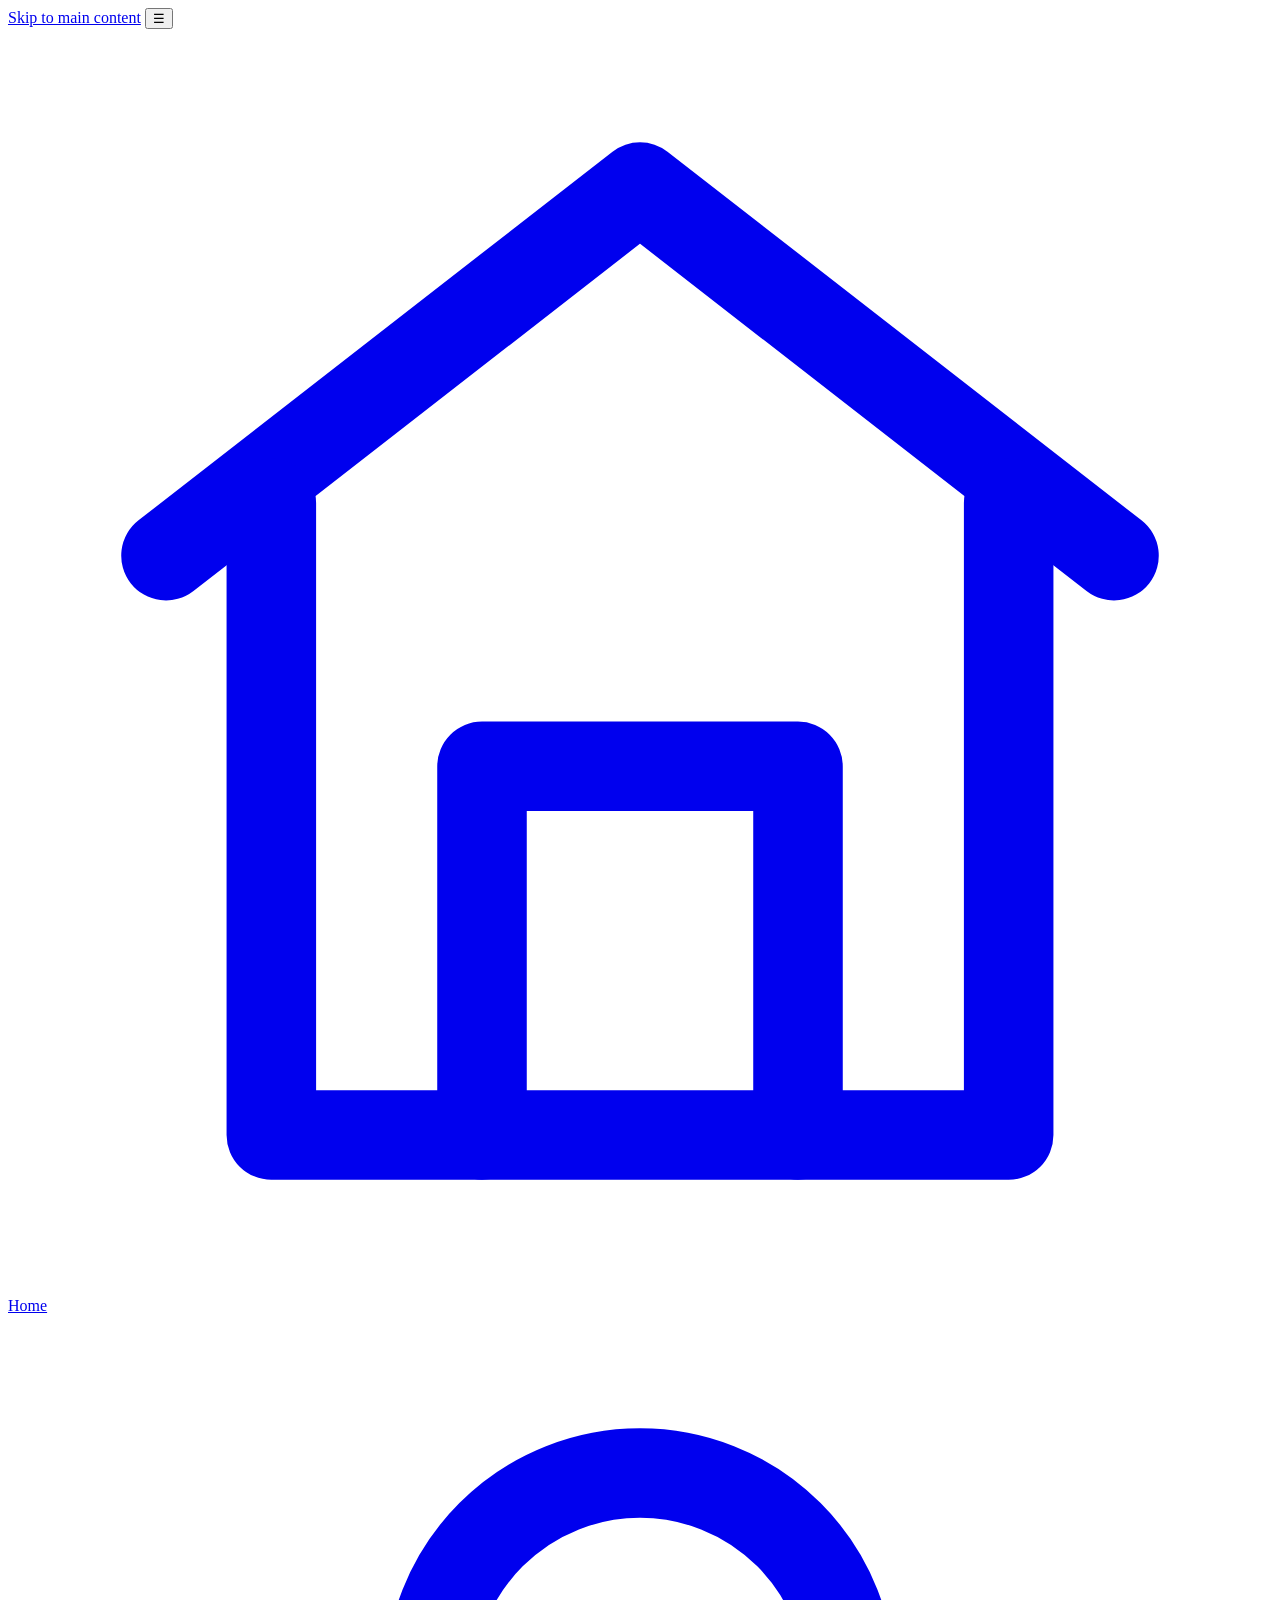
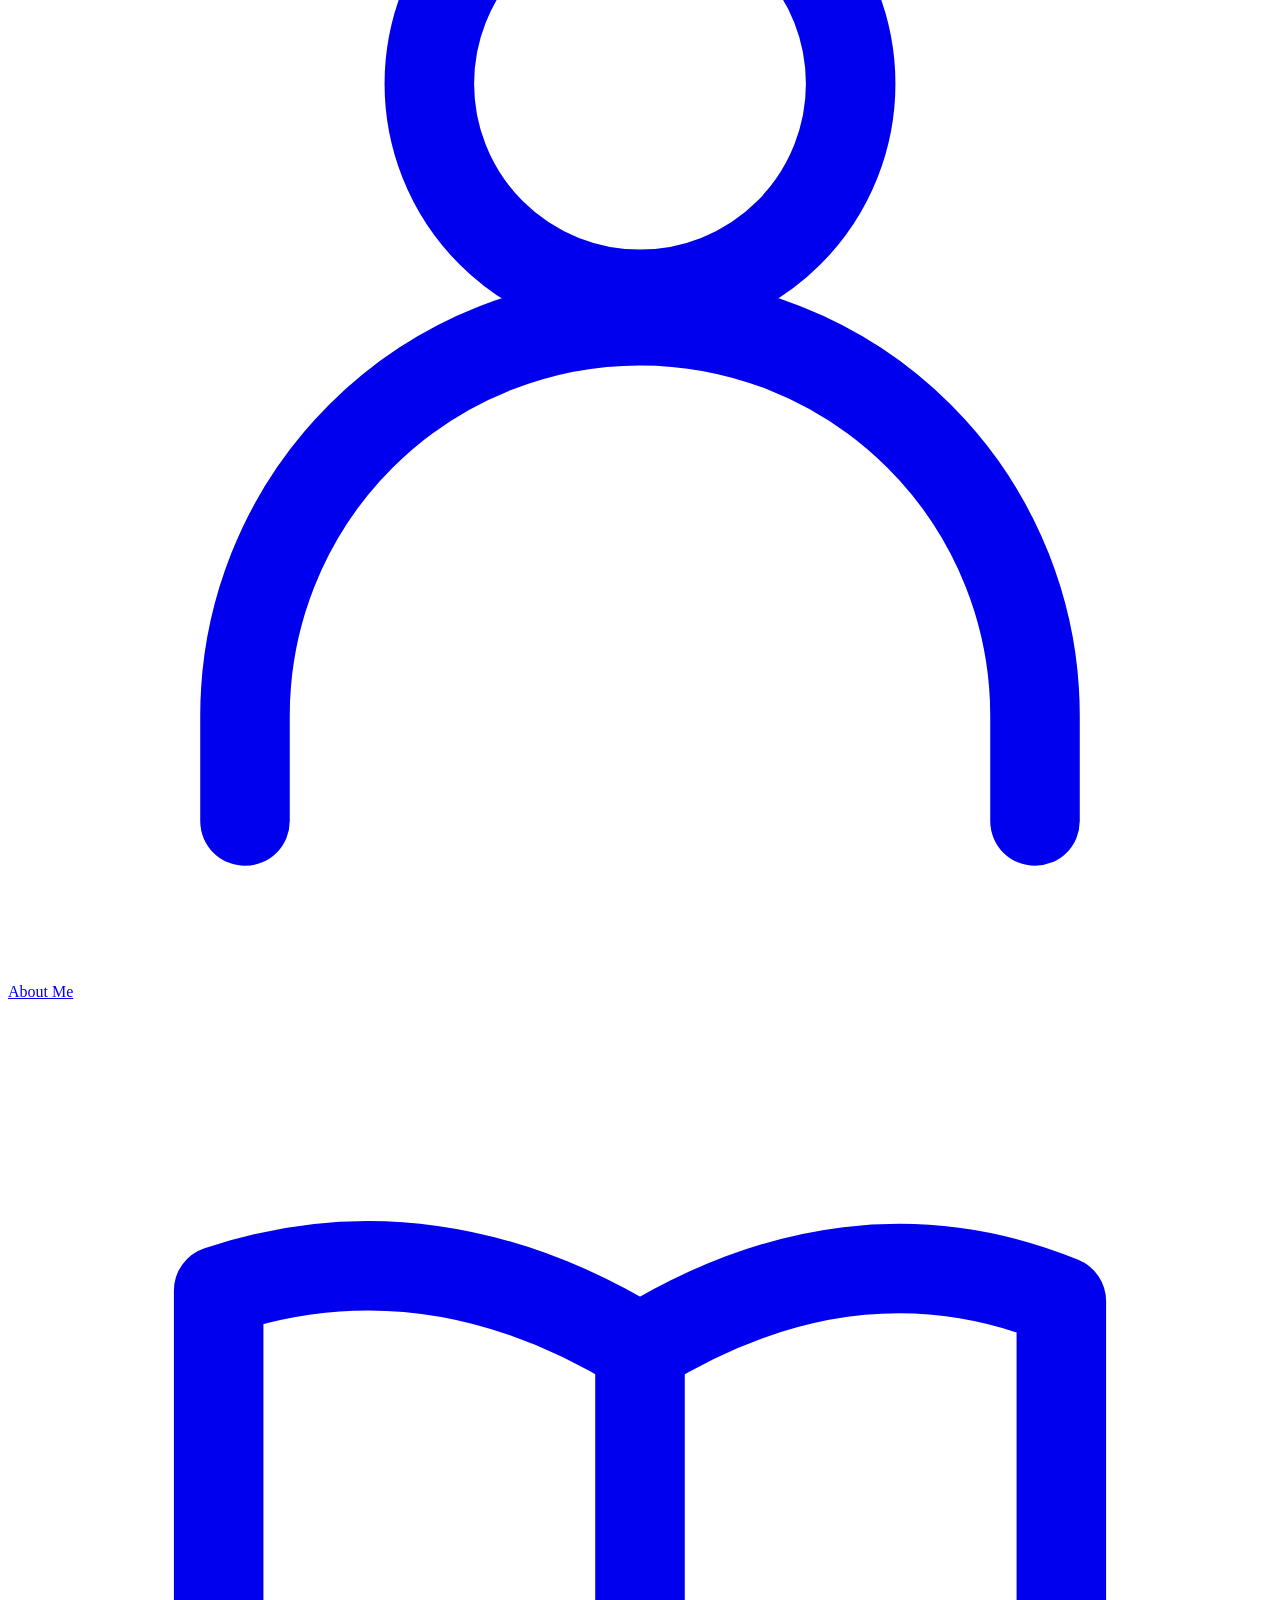
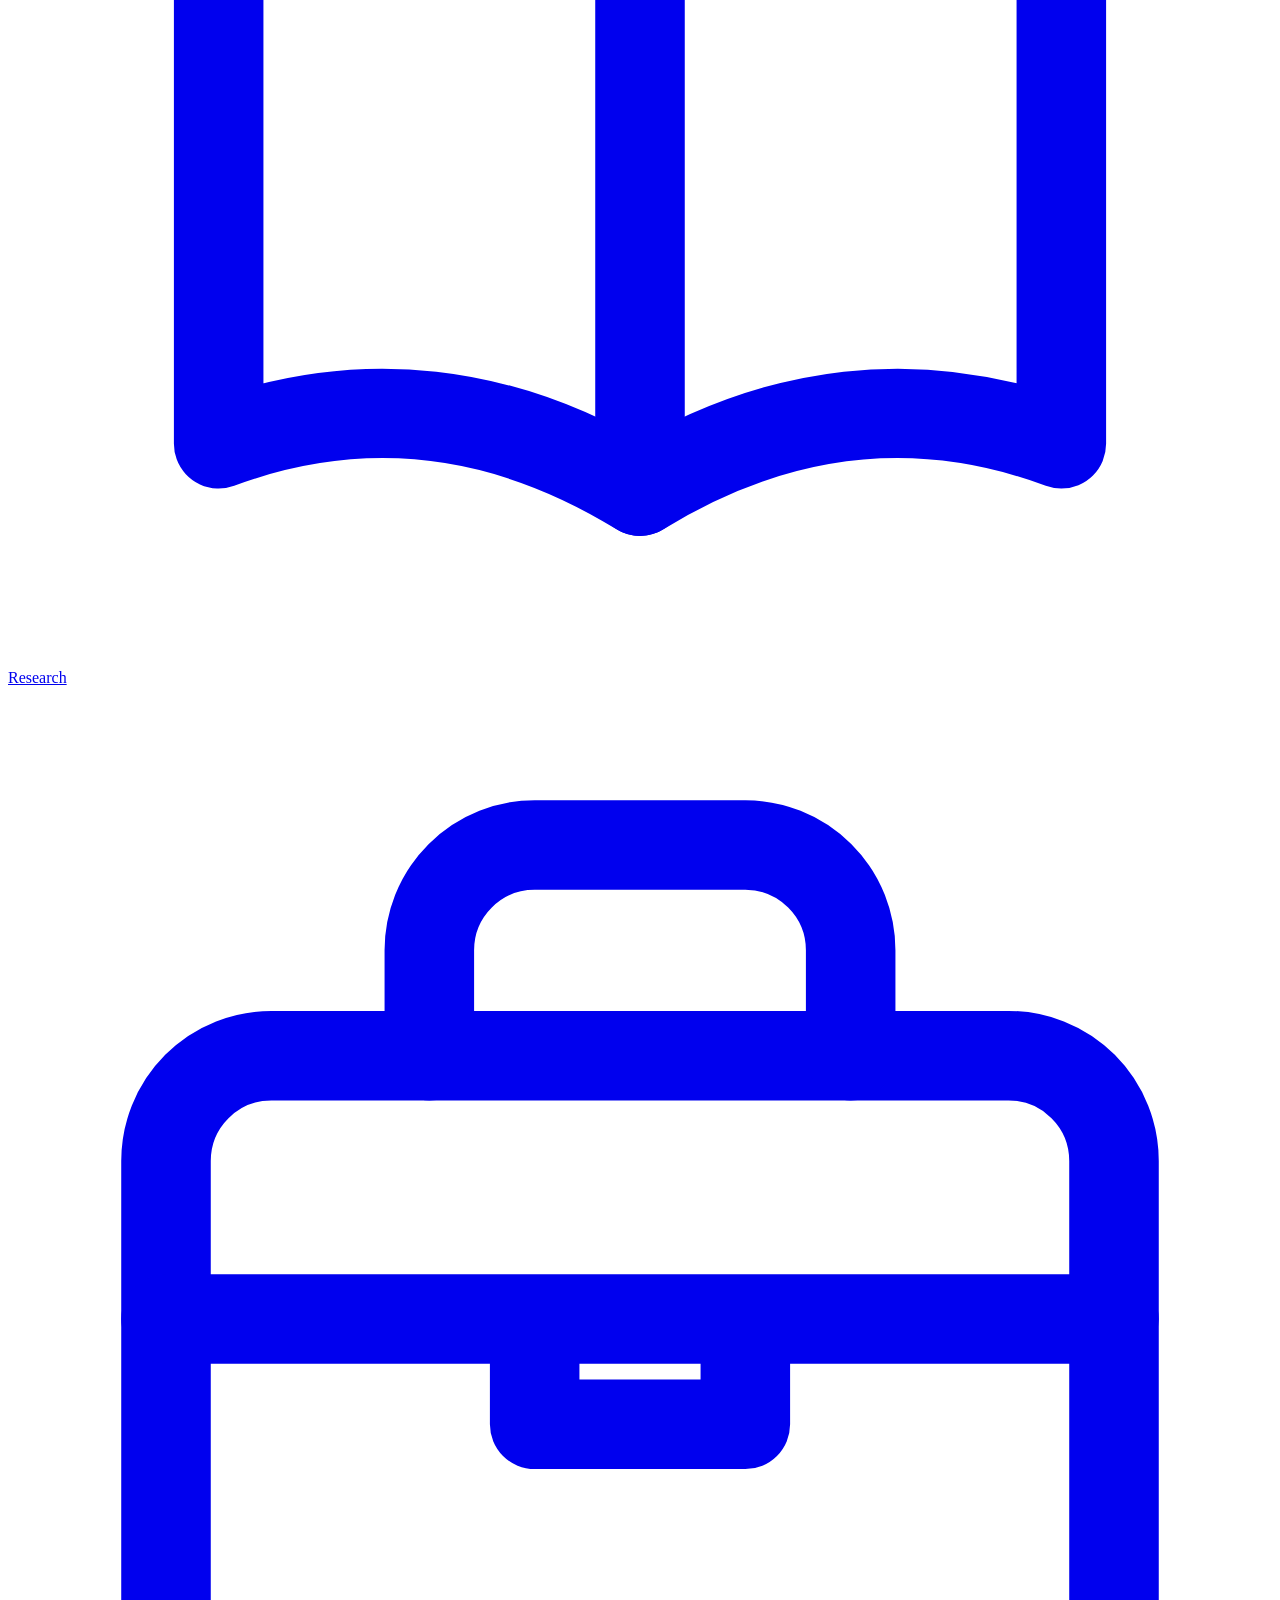
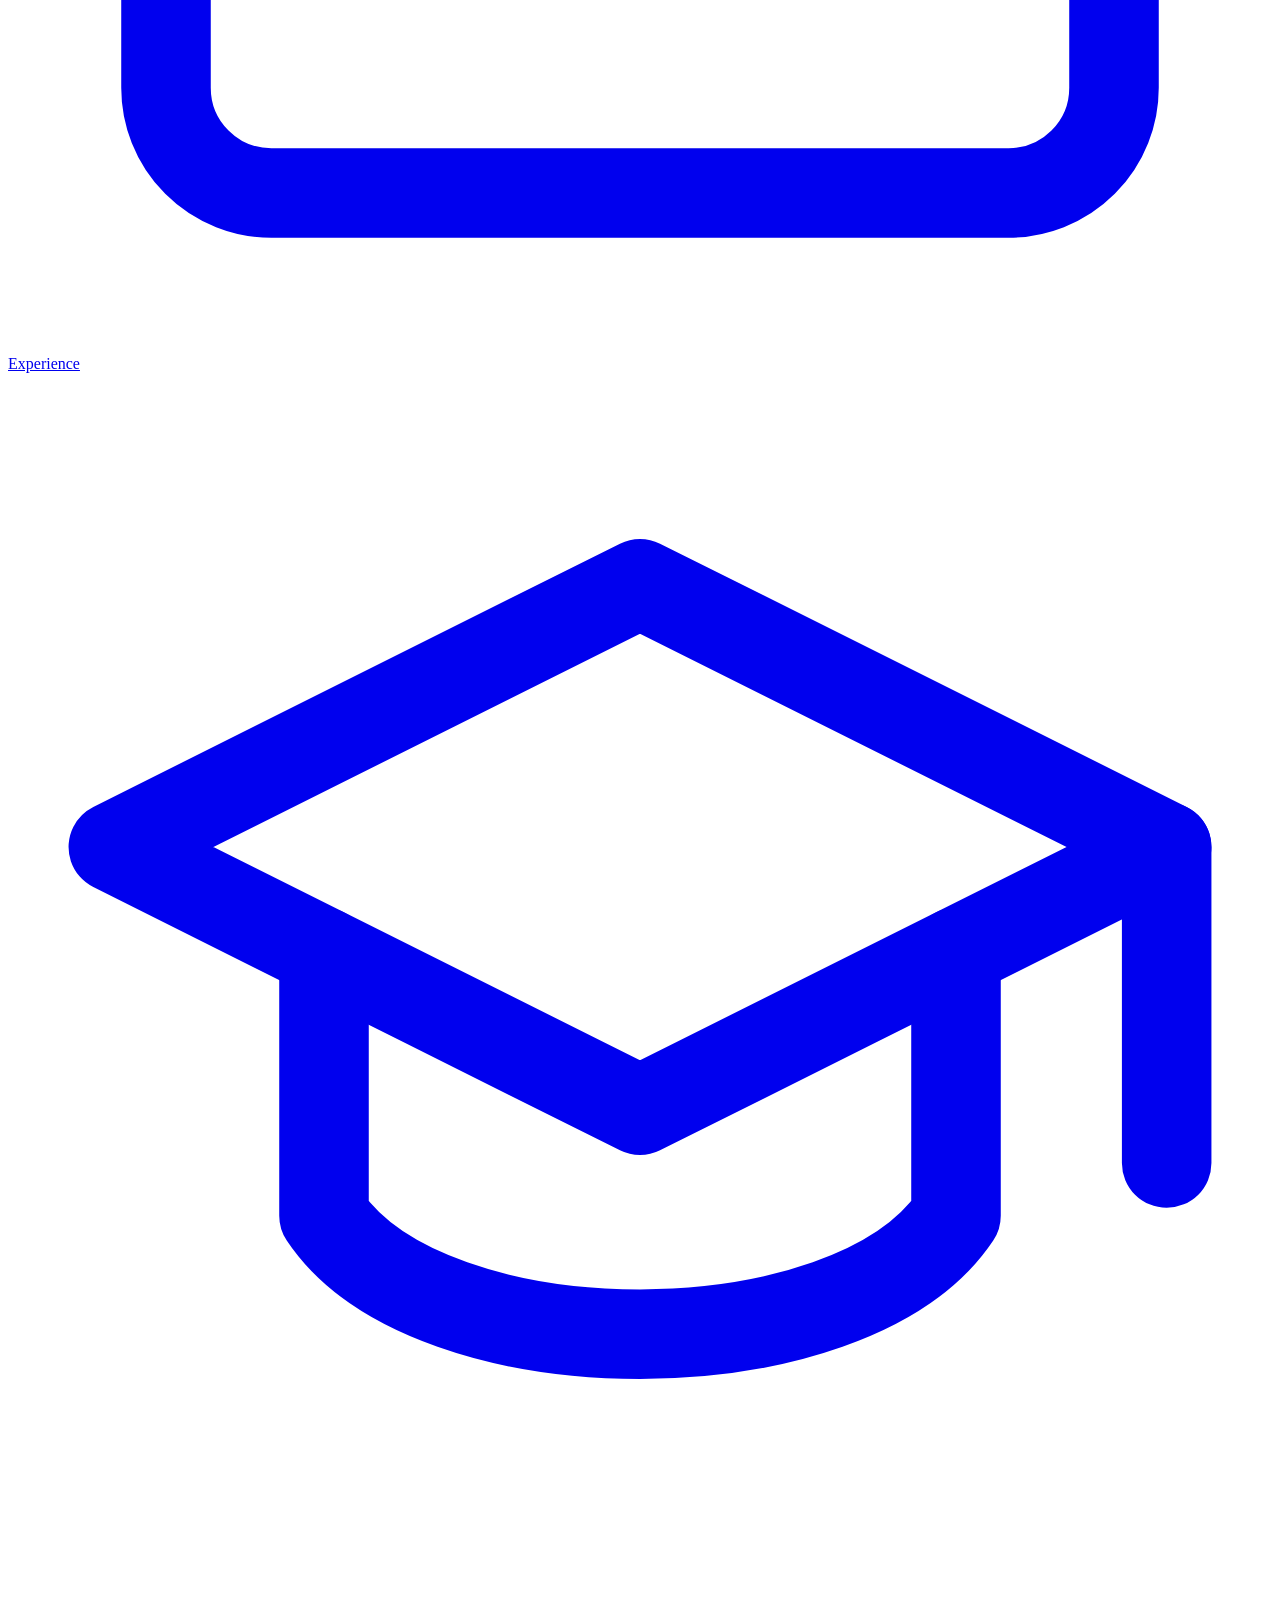
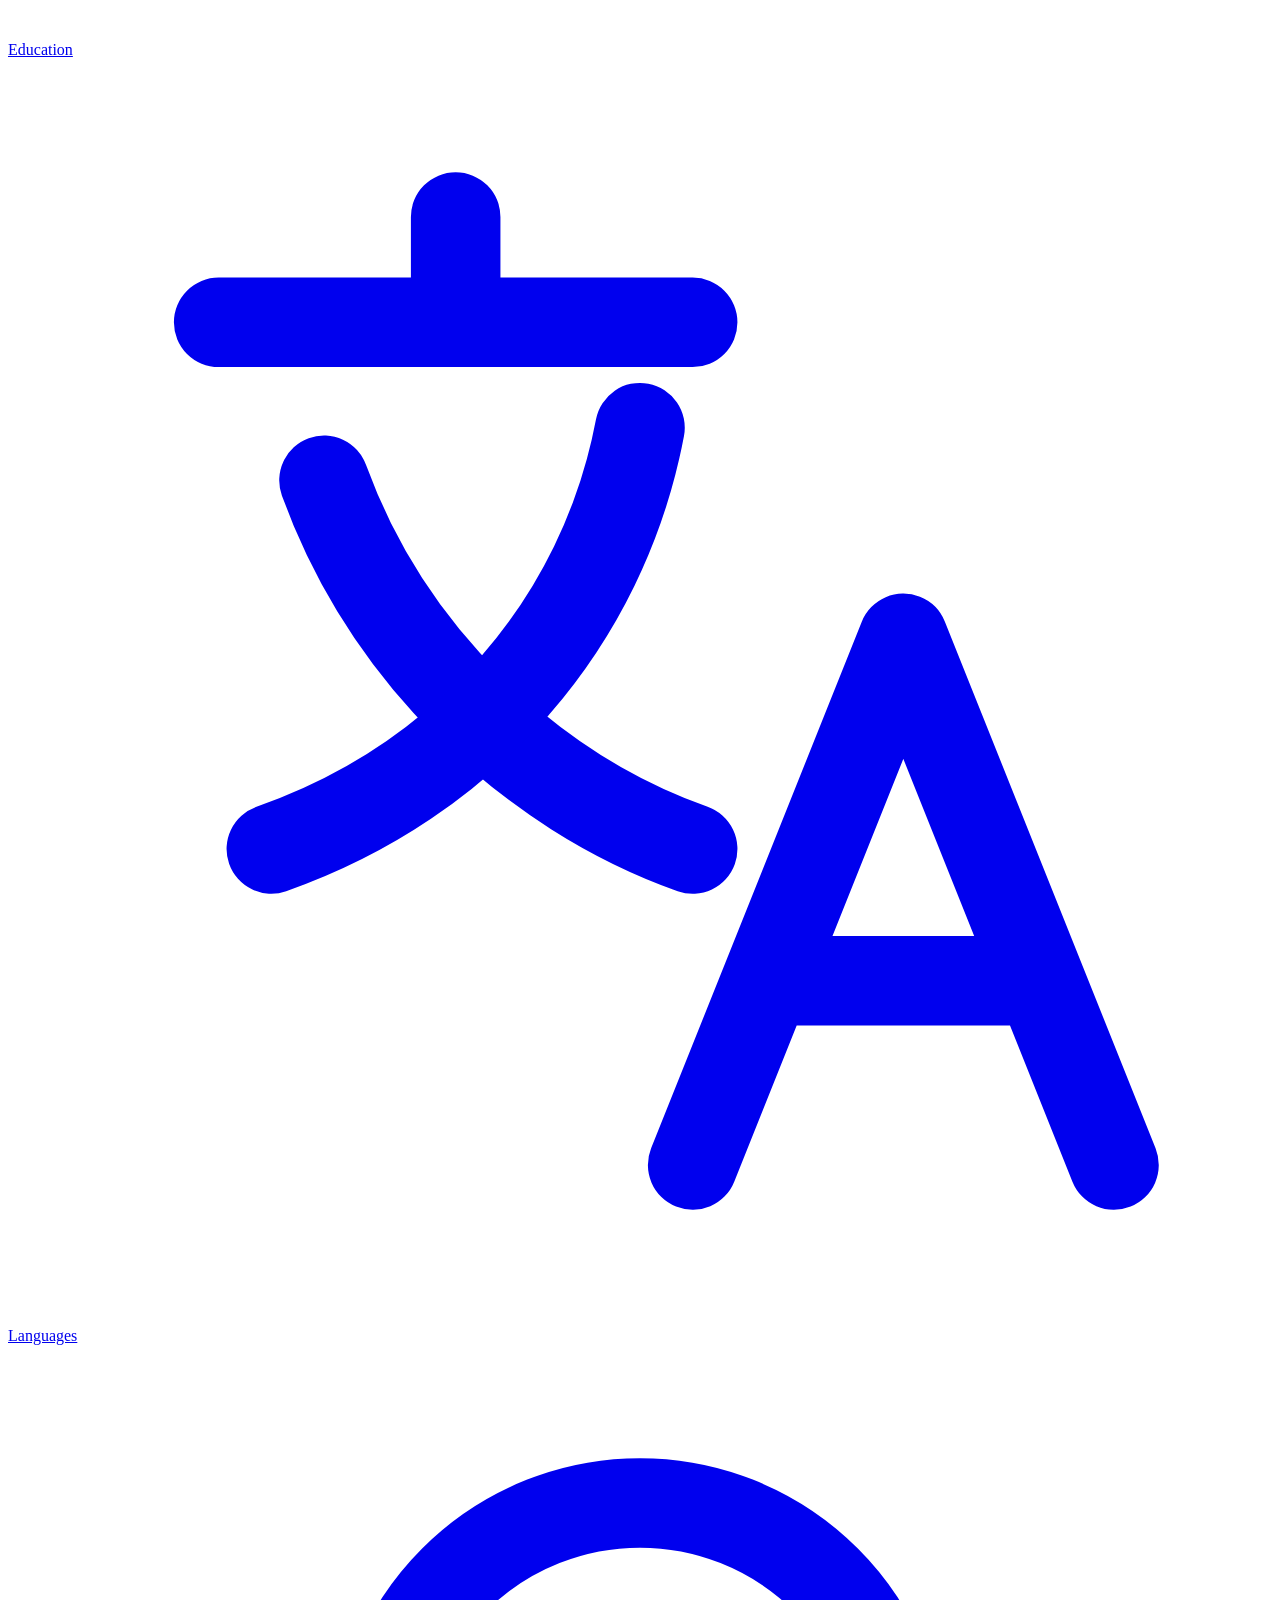
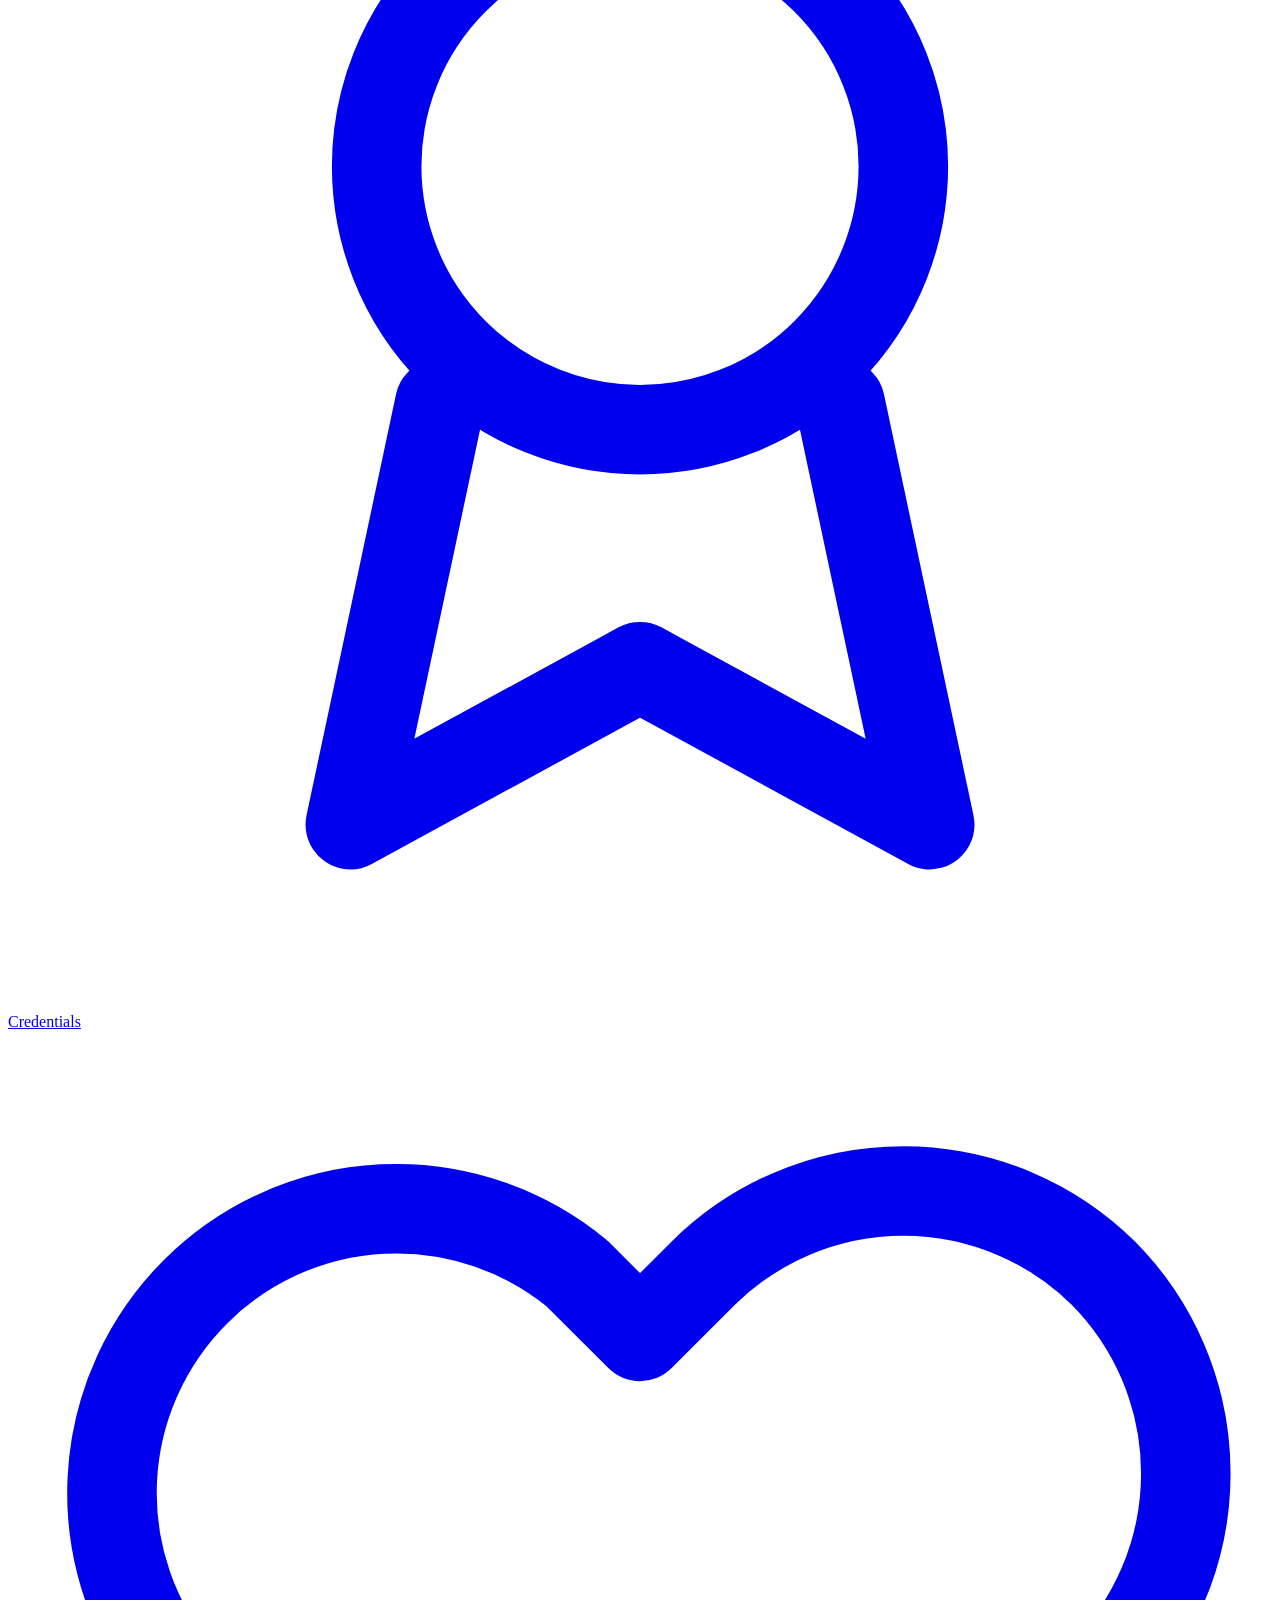
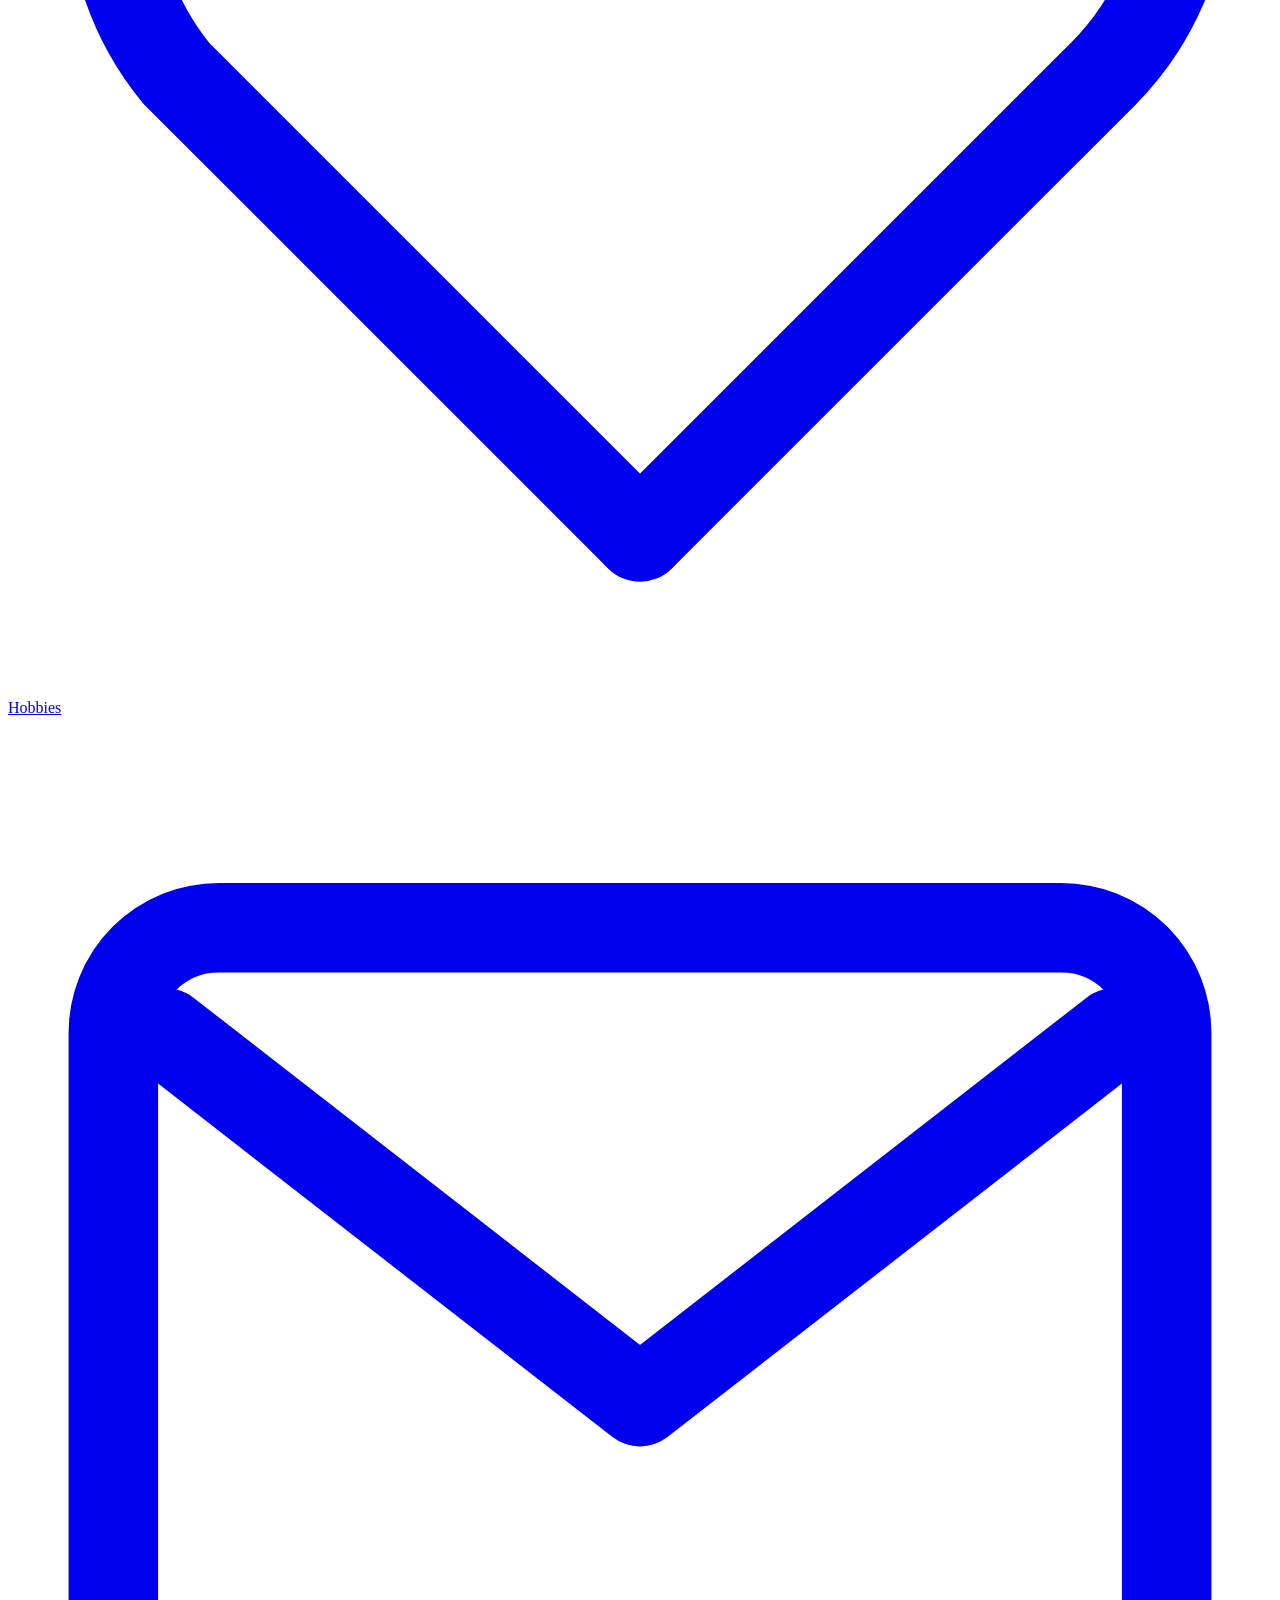
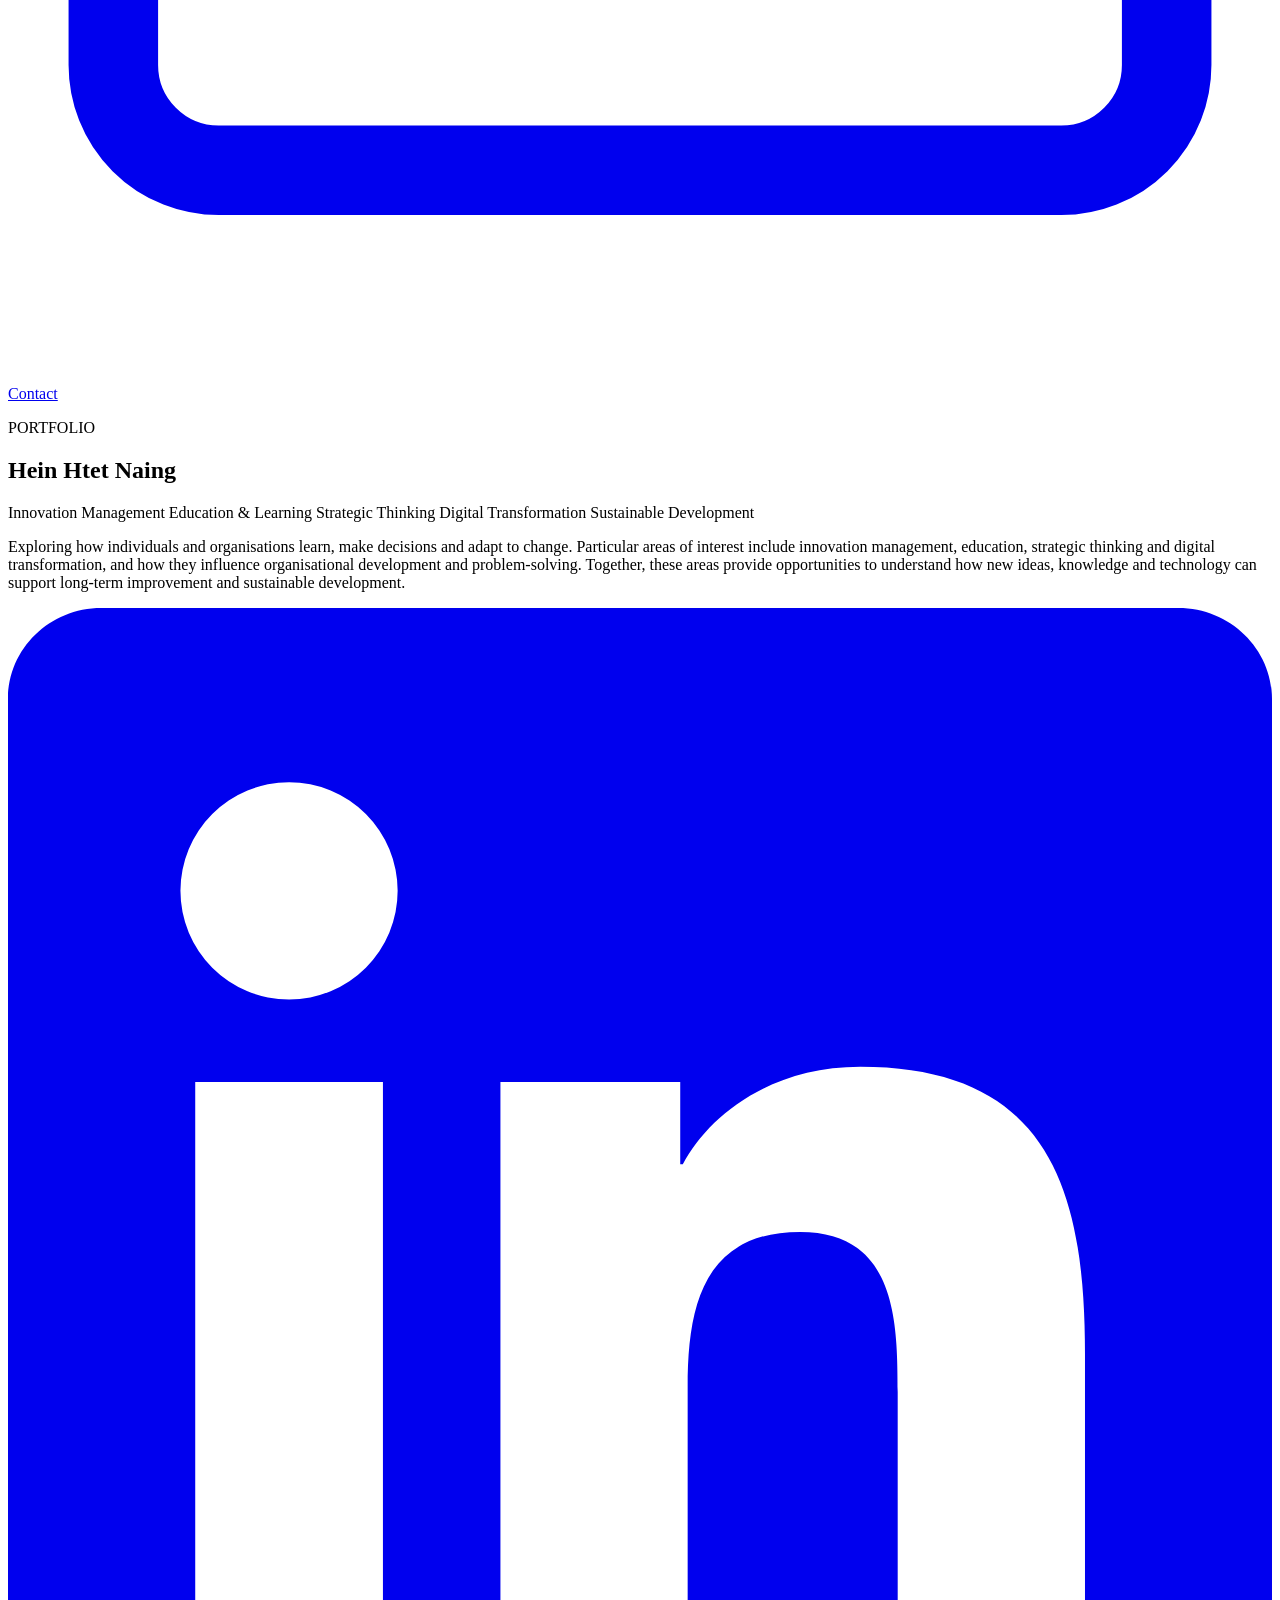
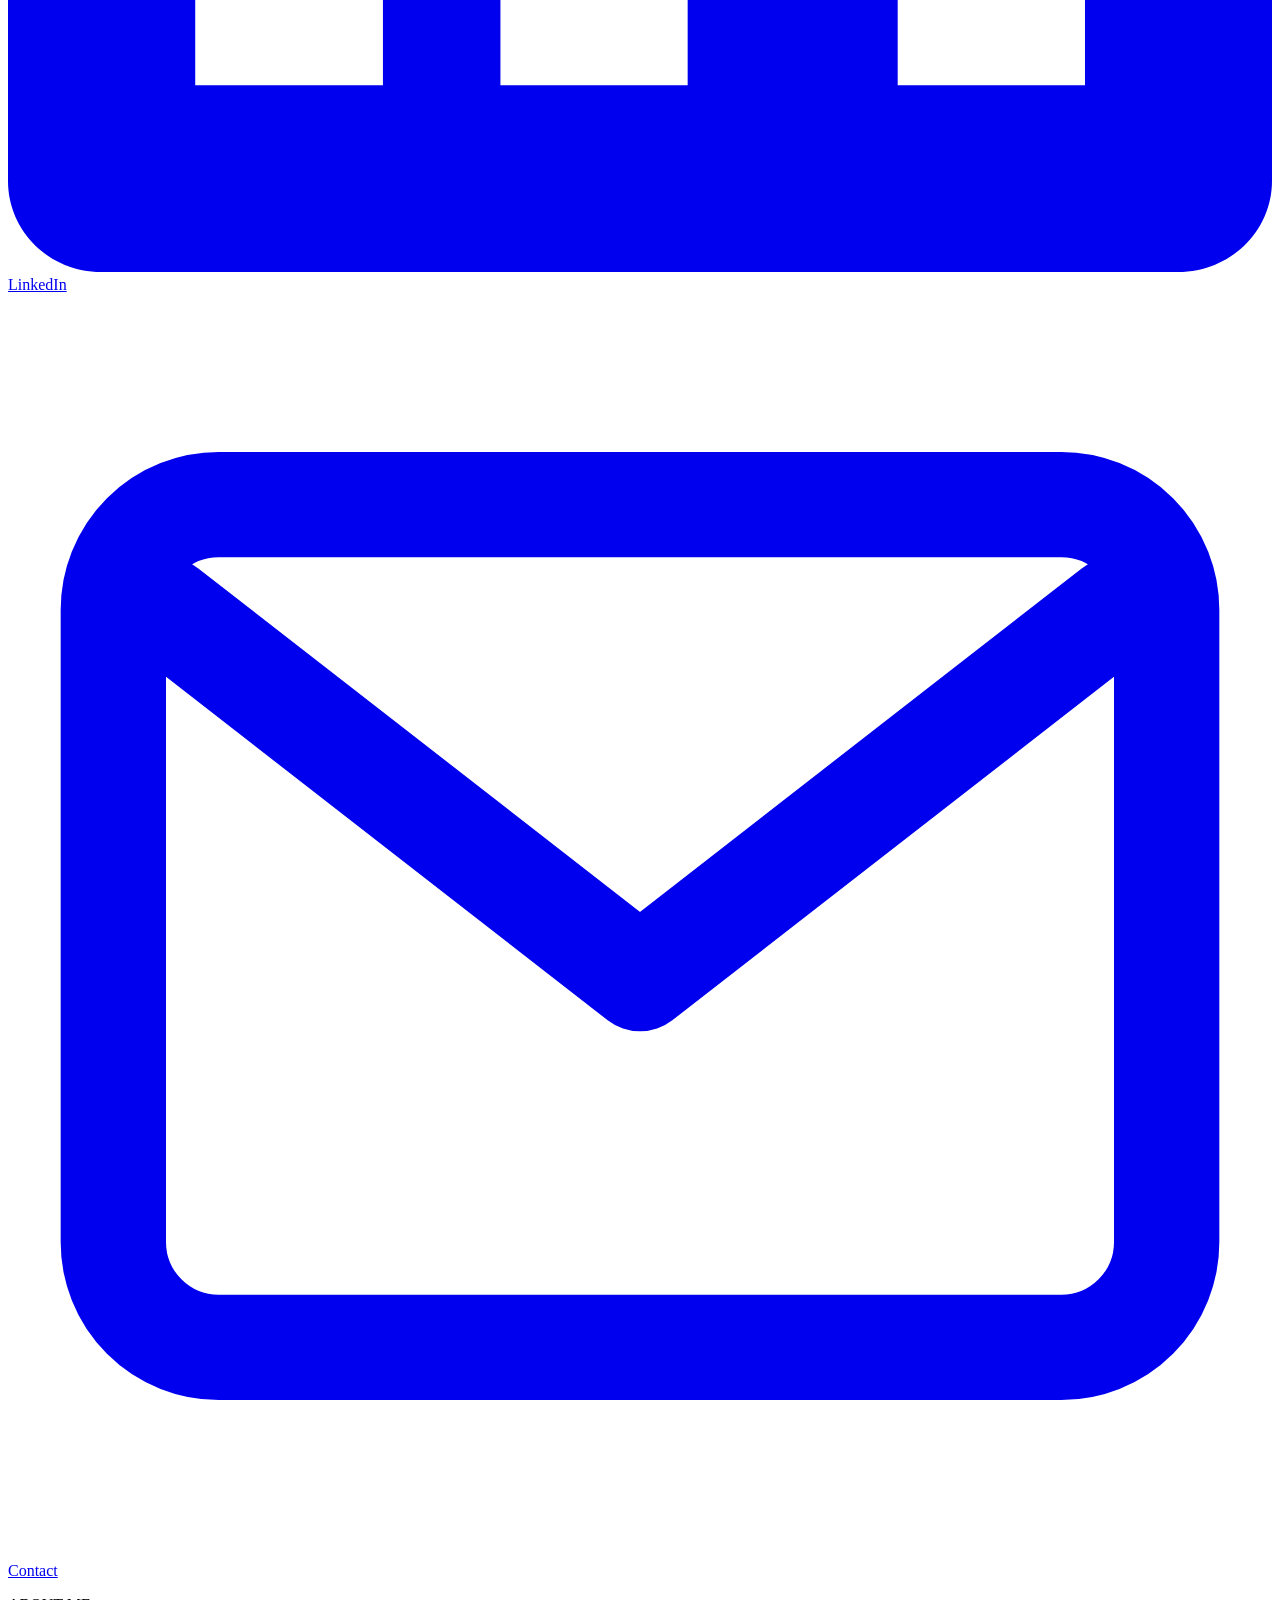
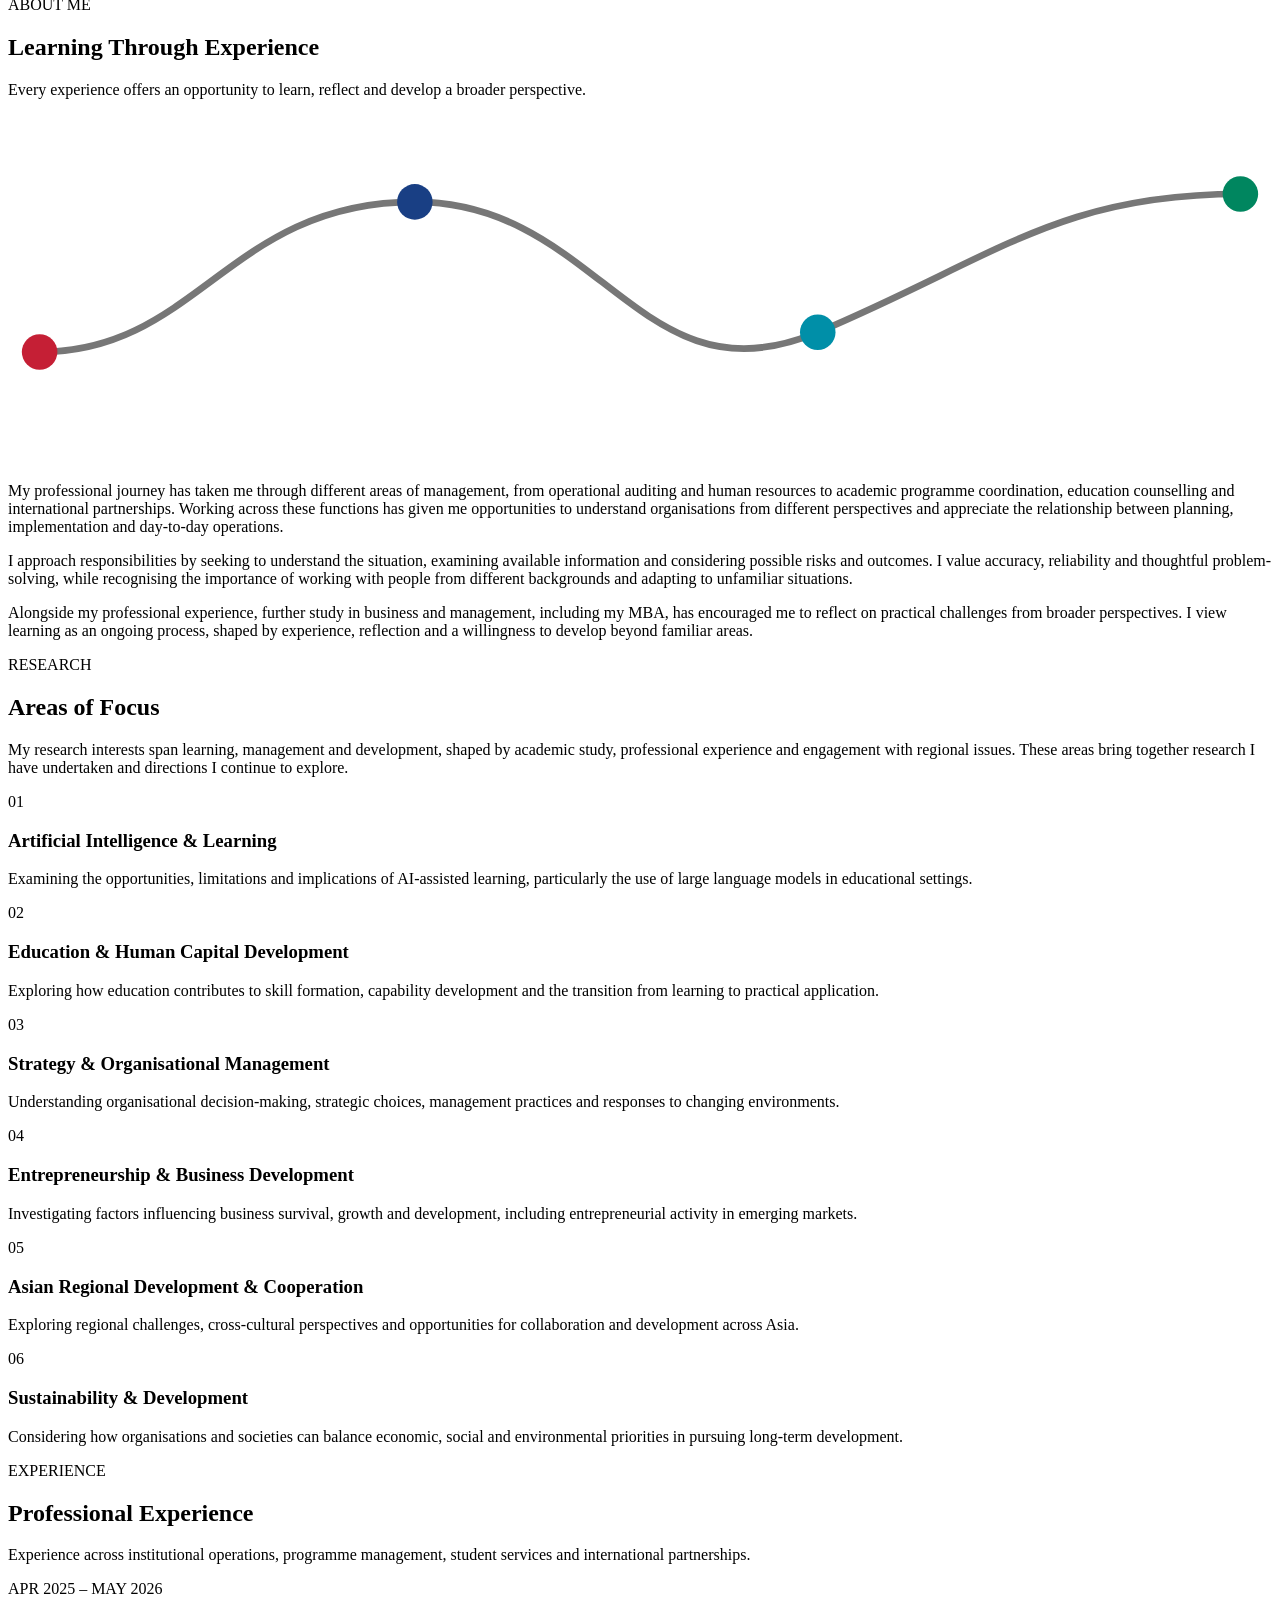
==== index.html @ 3fa8e555 "Add files via upload" ====
<!DOCTYPE html>
<html lang="en">
<head>
    <meta charset="UTF-8">
    <meta name="viewport" content="width=device-width, initial-scale=1.0">
    <meta name="description" content="Academic and professional portfolio website of Hein Htet Naing.">
    <title>Hein Htet Naing | Personal Portfolio</title>
    <link rel="preconnect" href="https://fonts.googleapis.com">
    <link rel="preconnect" href="https://fonts.gstatic.com" crossorigin>
    <link href="https://fonts.googleapis.com/css2?family=Bodoni+Moda:wght@400;500;600&display=swap" rel="stylesheet">
    <link rel="stylesheet" href="css/style.css?v=20261013-mixed1">
    <script src="js/script.js?v=20261013-2" defer></script>
</head>
<body>
    <a class="skip-link" href="#main-content">Skip to main content</a>

    <!-- == FLOATING NAVIGATION: VISIBLE AFTER INTRO == -->
    <button class="mobile-menu-button" type="button" aria-controls="floating-navigation"
            aria-label="Open navigation menu" aria-expanded="false">
        <span aria-hidden="true">☰</span>
    </button>
    <nav id="floating-navigation" class="floating-nav" aria-label="Page navigation">
        <a href="#home" aria-label="Introduction"><span aria-hidden="true" class="nav-icon"><svg viewBox="0 0 24 24" fill="none" stroke="currentColor" stroke-width="1.7" stroke-linecap="round" stroke-linejoin="round" aria-hidden="true" focusable="false"><path d="m3 10 9-7 9 7"/><path d="M5 9v12h14V9"/><path d="M9 21v-7h6v7"/></svg></span><span class="nav-tooltip">Home</span></a>
        <a href="#about" aria-label="About Me"><span aria-hidden="true" class="nav-icon"><svg viewBox="0 0 24 24" fill="none" stroke="currentColor" stroke-width="1.7" stroke-linecap="round" stroke-linejoin="round" aria-hidden="true" focusable="false"><circle cx="12" cy="7" r="4"/><path d="M4.5 21v-2a7.5 7.5 0 0 1 15 0v2"/></svg></span><span class="nav-tooltip">About Me</span></a>
        <a href="#research" aria-label="Research"><span aria-hidden="true" class="nav-icon"><svg viewBox="0 0 24 24" fill="none" stroke="currentColor" stroke-width="1.7" stroke-linecap="round" stroke-linejoin="round" aria-hidden="true" focusable="false"><path d="M4 5.5C6.7 4.6 9.4 5 12 6.6c2.6-1.6 5.3-2 8-.9v14.1c-2.7-1-5.4-.7-8 .9-2.6-1.6-5.3-1.9-8-.9z"/><path d="M12 6.6v14.1"/></svg></span><span class="nav-tooltip">Research</span></a>
        <a href="#experience" aria-label="Professional Experience"><span aria-hidden="true" class="nav-icon"><svg viewBox="0 0 24 24" fill="none" stroke="currentColor" stroke-width="1.7" stroke-linecap="round" stroke-linejoin="round" aria-hidden="true" focusable="false"><rect x="3" y="7" width="18" height="14" rx="2"/><path d="M8 7V5a2 2 0 0 1 2-2h4a2 2 0 0 1 2 2v2M3 12h18M10 12v2h4v-2"/></svg></span><span class="nav-tooltip">Experience</span></a>
        <a href="#education" aria-label="Academic Journey"><span aria-hidden="true" class="nav-icon"><svg viewBox="0 0 24 24" fill="none" stroke="currentColor" stroke-width="1.7" stroke-linecap="round" stroke-linejoin="round" aria-hidden="true" focusable="false"><path d="m2 9 10-5 10 5-10 5z"/><path d="M6 11v5c2 3 10 3 12 0v-5M22 9v6"/></svg></span><span class="nav-tooltip">Education</span></a>
        <a href="#languages" aria-label="Multilingual Proficiency"><span aria-hidden="true" class="nav-icon"><svg viewBox="0 0 24 24" fill="none" stroke="currentColor" stroke-width="1.7" stroke-linecap="round" stroke-linejoin="round" aria-hidden="true" focusable="false"><path d="M4 5h9M8.5 3v2M6 8c1.2 3.3 3.9 5.9 7 7"/><path d="M12 7c-.7 3.7-3.3 6.7-7 8"/><path d="m13 21 4-10 4 10M14.4 17.5h5.2"/></svg></span><span class="nav-tooltip">Languages</span></a>
        <a href="#credentials" aria-label="Credentials & Recognition"><span aria-hidden="true" class="nav-icon"><svg viewBox="0 0 24 24" fill="none" stroke="currentColor" stroke-width="1.7" stroke-linecap="round" stroke-linejoin="round" aria-hidden="true" focusable="false"><circle cx="12" cy="8" r="5"/><path d="m8.2 12.5-1.7 8 5.5-3 5.5 3-1.7-8"/></svg></span><span class="nav-tooltip">Credentials</span></a>
        <a href="#hobbies" aria-label="Hobbies"><span aria-hidden="true" class="nav-icon"><svg viewBox="0 0 24 24" fill="none" stroke="currentColor" stroke-width="1.7" stroke-linecap="round" stroke-linejoin="round" aria-hidden="true" focusable="false"><path d="M20.8 4.6a5.4 5.4 0 0 0-7.6 0L12 5.8l-1.2-1.2a5.4 5.4 0 0 0-7.6 7.6L12 21l8.8-8.8a5.4 5.4 0 0 0 0-7.6z"/></svg></span><span class="nav-tooltip">Hobbies</span></a>
        <a href="#contact" aria-label="Contact"><span aria-hidden="true" class="nav-icon"><svg viewBox="0 0 24 24" fill="none" stroke="currentColor" stroke-width="1.7" stroke-linecap="round" stroke-linejoin="round" aria-hidden="true" focusable="false"><rect x="2" y="4" width="20" height="16" rx="2"/><path d="m3 6 9 7 9-7"/></svg></span><span class="nav-tooltip">Contact</span></a>
    </nav>

    <main id="main-content">
        <!-- == 01. INTRODUCTION == -->
        <section id="home" class="section Intro">
            <div class="Intro-box">
                <p class="Intro-label">PORTFOLIO</p>
                <h1>Hein Htet Naing</h1>
                <div class="Intro-interests">
                    <span class="interest-red">Innovation Management</span>
                    <span class="interest-navy">Education &amp; Learning</span>
                    <span class="interest-cyan">Strategic Thinking</span>
                    <span class="interest-green">Digital Transformation</span>
                    <span class="interest-gold">Sustainable Development</span>
                </div>
                <p class="Intro-description">
                    Exploring how individuals and organisations learn, make decisions and adapt to change.
                    Particular areas of interest include innovation management, education, strategic thinking
                    and digital transformation, and how they influence organisational development and
                    problem-solving. Together, these areas provide opportunities to understand how new ideas,
                    knowledge and technology can support long-term improvement and sustainable development.
                </p>
                <div class="Intro-buttons">
                    <a href="https://www.linkedin.com/in/hhn0011" class="Intro-button-primary"
                       target="_blank" rel="noopener noreferrer"><svg class="linkedin-icon" viewBox="0 0 24 24" aria-hidden="true" focusable="false"><path fill="currentColor" d="M20.447 20.452h-3.554v-5.569c0-1.328-.027-3.037-1.852-3.037-1.853 0-2.136 1.445-2.136 2.939v5.667H9.35V9h3.414v1.561h.049c.476-.9 1.637-1.85 3.37-1.85 3.601 0 4.266 2.37 4.266 5.455v6.286zM5.337 7.433a2.062 2.062 0 1 1 0-4.124 2.062 2.062 0 0 1 0 4.124zm1.782 13.019H3.555V9h3.564v11.452zM22.225 0H1.771C.792 0 0 .774 0 1.729v20.542C0 23.227.792 24 1.771 24h20.451C23.2 24 24 23.227 24 22.271V1.729C24 .774 23.2 0 22.222 0h.003z"/></svg><span>LinkedIn</span></a>
                    <a href="mailto:hhn.info12@gmail.com" class="Intro-button-secondary"><svg class="contact-icon" viewBox="0 0 24 24" fill="none" stroke="currentColor" stroke-width="2" stroke-linecap="round" stroke-linejoin="round" aria-hidden="true" focusable="false"><rect x="2" y="4" width="20" height="16" rx="2"/><path d="m3 6 9 7 9-7"/></svg><span>Contact</span></a>
                </div>
            </div>
        </section>

        <!-- == REMAINING HOMEPAGE: RESERVED LEFT NAVIGATION MARGIN == -->
        <div class="page-content">
            <section id="about" class="content-section about-section" aria-labelledby="about-heading">
                <div class="about-layout">
                    <div class="about-heading">
                        <p class="about-label">ABOUT ME</p>
                        <h2 id="about-heading"><span class="about-title-accent">Learning</span> Through Experience</h2>
                        <p class="about-reflection">Every experience offers an opportunity to learn, reflect and develop a broader perspective.</p>
                        <svg class="about-journey-line" viewBox="0 0 320 88" fill="none" xmlns="http://www.w3.org/2000/svg" aria-hidden="true" focusable="false">
                            <path d="M8 60 C48 60 56 22 103 22 S160 74 205 55 S266 20 312 20" stroke="#777777" stroke-width="1.7" stroke-linecap="round"/>
                            <circle cx="8" cy="60" r="4.5" fill="#C51F35"/>
                            <circle cx="103" cy="22" r="4.5" fill="#193F84"/>
                            <circle cx="205" cy="55" r="4.5" fill="#008FA8"/>
                            <circle cx="312" cy="20" r="4.5" fill="#00865F"/>
                        </svg>
                    </div>
                    <div class="about-biography">
                        <p>My professional journey has taken me through different areas of management, from operational auditing and human resources to academic programme coordination, education counselling and international partnerships. Working across these functions has given me opportunities to understand organisations from different perspectives and appreciate the relationship between planning, implementation and day-to-day operations.</p>
                        <p>I approach responsibilities by seeking to understand the situation, examining available information and considering possible risks and outcomes. I value accuracy, reliability and thoughtful problem-solving, while recognising the importance of working with people from different backgrounds and adapting to unfamiliar situations.</p>
                        <p>Alongside my professional experience, further study in business and management, including my MBA, has encouraged me to reflect on practical challenges from broader perspectives. I view learning as an ongoing process, shaped by experience, reflection and a willingness to develop beyond familiar areas.</p>
                    </div>
                </div>
            </section>

            <section id="research" class="content-section focus-section" aria-labelledby="focus-heading">
                <div class="focus-inner">
                    <header class="focus-heading">
                        <p class="focus-label">RESEARCH</p>
                        <h2 id="focus-heading">Areas of <span class="focus-title-accent">Focus</span></h2>
                        <p class="focus-introduction">My research interests span learning, management and development, shaped by academic study, professional experience and engagement with regional issues. These areas bring together research I have undertaken and directions I continue to explore.</p>
                    </header>
                    <div class="focus-grid">
                    <article class="focus-item focus-item-1">
                        <span class="focus-number">01</span>
                        <h3>Artificial Intelligence &amp; Learning</h3>
                        <p>Examining the opportunities, limitations and implications of AI-assisted learning, particularly the use of large language models in educational settings.</p>
                    </article>
                    <article class="focus-item focus-item-2">
                        <span class="focus-number">02</span>
                        <h3>Education &amp; Human Capital Development</h3>
                        <p>Exploring how education contributes to skill formation, capability development and the transition from learning to practical application.</p>
                    </article>
                    <article class="focus-item focus-item-3">
                        <span class="focus-number">03</span>
                        <h3>Strategy &amp; Organisational Management</h3>
                        <p>Understanding organisational decision-making, strategic choices, management practices and responses to changing environments.</p>
                    </article>
                    <article class="focus-item focus-item-4">
                        <span class="focus-number">04</span>
                        <h3>Entrepreneurship &amp; Business Development</h3>
                        <p>Investigating factors influencing business survival, growth and development, including entrepreneurial activity in emerging markets.</p>
                    </article>
                    <article class="focus-item focus-item-5">
                        <span class="focus-number">05</span>
                        <h3>Asian Regional Development &amp; Cooperation</h3>
                        <p>Exploring regional challenges, cross-cultural perspectives and opportunities for collaboration and development across Asia.</p>
                    </article>
                    <article class="focus-item focus-item-6">
                        <span class="focus-number">06</span>
                        <h3>Sustainability &amp; Development</h3>
                        <p>Considering how organisations and societies can balance economic, social and environmental priorities in pursuing long-term development.</p>
                    </article>
                    </div>
                </div>
            </section>

            <section id="experience" class="content-section experience-section" aria-labelledby="experience-heading">
                <header class="experience-intro">
                    <p class="experience-label">EXPERIENCE</p>
                    <h2 id="experience-heading">Professional <span class="experience-title-accent">Experience</span></h2>
                    <p>Experience across institutional operations, programme management, student services and international partnerships.</p>
                </header>
                <div class="experience-list">
                    <article class="experience-entry experience-entry-1">
                        <div class="experience-meta">
                            <span class="experience-date">APR 2025 – MAY 2026</span>
                            <h3>Ritsumeikan Asia Pacific University</h3>
                            <span class="experience-location">Beppu, Japan</span>
                        </div>
                        <div class="experience-detail">
                            <h4>Teaching Assistant <span class="experience-note">(Part-time)</span></h4>
                            <ul class="experience-responsibilities">
                                <li>Supported lecturers with class preparation, student assistance, and classroom activities.</li>
                                <li>Managed student information, participation records, and course-related documentation.</li>
                                <li>Provided administrative and operational support to facilitate the smooth delivery of lectures and course activities.</li>
                            </ul>
                            <div class="experience-tags" aria-label="Areas of responsibility">
                                <span class="experience-tag">Academic Support</span>
                                <span class="experience-tag">Course Administration</span>
                                <span class="experience-tag">Student Communication</span>
                            </div>
                        </div>
                    </article>
                    <article class="experience-entry experience-entry-2">
                        <div class="experience-meta">
                            <span class="experience-date">JAN 2024 – SEP 2024</span>
                            <h3>Strategy First Education Group</h3>
                            <span class="experience-location">Yangon, Myanmar</span>
                        </div>
                        <div class="experience-detail">
                            <h4>Assistant Manager – International Partnerships</h4>
                            <ul class="experience-responsibilities">
                                <li>Liaised with international institutions and internal departments to coordinate partnership activities.</li>
                                <li>Drafted proposals for academic programmes and partnership initiatives based on institutional frameworks.</li>
                                <li>Coordinated administrative reporting and documentation for externally funded projects (JICA, USAID, American Center).</li>
                                <li>Monitored partnership activities to ensure compliance with agreements and relevant international regulations.</li>
                                <li>Carried out administrative and analytical tasks assigned by the President, including reporting and coordination support.</li>
                            </ul>
                            <div class="experience-tags" aria-label="Areas of responsibility">
                                <span class="experience-tag">International Partnerships</span>
                                <span class="experience-tag">Stakeholder Coordination</span>
                                <span class="experience-tag">Programme Operations</span>
                                <span class="experience-tag">Team Management</span>
                            </div>
                        </div>
                    </article>
                    <article class="experience-entry experience-entry-3">
                        <div class="experience-meta">
                            <span class="experience-date">JAN 2022 – DEC 2023</span>
                            <h3>Strategy First Education Group</h3>
                            <span class="experience-location">Yangon, Myanmar</span>
                        </div>
                        <div class="experience-detail">
                            <h4>Supervisor – International Partnerships</h4>
                            <ul class="experience-responsibilities">
                                <li>Supported the development of new partnerships through outreach and proposal coordination.</li>
                                <li>Facilitated coordination meetings and ongoing communication between partner institutions and internal departments.</li>
                                <li>Assisted with the establishment of the IGCSE Learning Centre and IELTS Test Centre (Mandalay, Myanmar), including compliance support.</li>
                                <li>Tracked partnership activities and progress, and prepared summary reports for senior management.</li>
                                <li>Coordinated logistical arrangements for international study and exchange programmes.</li>
                            </ul>
                            <div class="experience-tags" aria-label="Areas of responsibility">
                                <span class="experience-tag">Partnership Coordination</span>
                                <span class="experience-tag">Institutional Communication</span>
                                <span class="experience-tag">Operational Support</span>
                            </div>
                        </div>
                    </article>
                </div>
                <a class="experience-more" href="experience.html"><span>View Full Experience</span><span aria-hidden="true">↗</span></a>
            </section>

            <section id="education" class="content-section education-section" aria-labelledby="education-heading">
                <header class="education-intro">
                    <p class="education-label">EDUCATION</p>
                    <h2 id="education-heading"><span class="education-title-accent">Academic</span> Journey</h2>
                    <p>Formal education and academic development across business, management and law.</p>
                </header>
                <div class="education-list" aria-label="Academic timeline">
                    <article class="education-entry education-entry-1" style="--school-accent:#9F2439">
                        <div class="education-meta"><span class="education-date">2024 – 2026</span></div>
                        <div class="education-marker" aria-hidden="true"></div>
                        <div class="education-details">
                            <h3>Master of Business Administration (MBA)</h3>
                            <p class="education-school">Graduate School of Management · Ritsumeikan Asia Pacific University (APU), Japan</p>
                            <p class="education-note">JICA–LCDP Scholar · Completed September 2026</p>
                        </div>
                    </article>
                    <article class="education-entry education-entry-2" style="--school-accent:#9EAB05">
                        <div class="education-meta"><span class="education-date">2015 – 2020</span></div>
                        <div class="education-marker" aria-hidden="true"></div>
                        <div class="education-details">
                            <h3>BA (Hons) Business and Management Studies</h3>
                            <p class="education-school">Oxford Brookes Business School · Oxford Brookes University, United Kingdom</p>
                            <p class="education-note">Work-Study Scholarship Recipient</p>
                        </div>
                    </article>
                    <article class="education-entry education-entry-3" style="--school-accent:#31598C">
                        <div class="education-meta"><span class="education-date">2015 – 2019</span></div>
                        <div class="education-marker" aria-hidden="true"></div>
                        <div class="education-details">
                            <h3>Bachelor of Laws (LL.B.) Programme</h3>
                            <p class="education-school">Department of Law · University of East Yangon, Myanmar</p>
                            <p class="education-note">Studies postponed due to extenuating circumstances.</p>
                        </div>
                    </article>
                    <article class="education-entry education-entry-4" style="--school-accent:#B88A35">
                        <div class="education-meta"><span class="education-date">2013 – 2015</span></div>
                        <div class="education-marker" aria-hidden="true"></div>
                        <div class="education-details">
                            <h3>Basic Education High School (1) Latha</h3>
                            <p class="education-school">B.E.H.S. (1) Latha, Yangon, Myanmar</p>
                            <p class="education-note">Completed March 2015</p>
                        </div>
                    </article>
                    <article class="education-entry education-entry-5" style="--school-accent:#497D69">
                        <div class="education-meta"><span class="education-date">2004 – 2013</span></div>
                        <div class="education-marker" aria-hidden="true"></div>
                        <div class="education-details">
                            <h3>Basic Education Middle School (1) Dagon</h3>
                            <p class="education-school">B.E.M.S. (1) Dagon, Yangon, Myanmar</p>
                            <p class="education-note">Completed March 2013</p>
                        </div>
                    </article>
                </div>
            </section>


            <section id="languages" class="content-section languages-section" aria-labelledby="languages-heading">
                <div class="languages-inner">
                    <header class="languages-heading">
                        <p class="languages-label">LANGUAGES</p>
                        <h2 id="languages-heading">Multilingual <span class="languages-title-accent">Proficiency</span></h2>
                                            </header>
                    <div class="language-grid">
                    <article class="language-cell">
                        <span class="language-glyph" aria-hidden="true">A</span>
                        <h3>English</h3>
                        <p class="language-level">Fluent</p>
                        <div class="language-stars" role="img" aria-label="5 out of 5 illustrative proficiency stars"><span class="star-filled" aria-hidden="true">★</span><span class="star-filled" aria-hidden="true">★</span><span class="star-filled" aria-hidden="true">★</span><span class="star-filled" aria-hidden="true">★</span><span class="star-filled" aria-hidden="true">★</span></div>
                    </article>
                    <article class="language-cell">
                        <span class="language-glyph" aria-hidden="true">F</span>
                        <h3>French</h3>
                        <p class="language-level">Basic · Learning</p>
                        <div class="language-stars" role="img" aria-label="1 out of 5 illustrative proficiency stars"><span class="star-filled" aria-hidden="true">★</span><span class="star-empty" aria-hidden="true">☆</span><span class="star-empty" aria-hidden="true">☆</span><span class="star-empty" aria-hidden="true">☆</span><span class="star-empty" aria-hidden="true">☆</span></div>
                    </article>
                    <article class="language-cell">
                        <span class="language-glyph" aria-hidden="true">あ</span>
                        <h3>Japanese</h3>
                        <p class="language-level">Basic · Learning</p>
                        <div class="language-stars" role="img" aria-label="2 out of 5 illustrative proficiency stars"><span class="star-filled" aria-hidden="true">★</span><span class="star-filled" aria-hidden="true">★</span><span class="star-empty" aria-hidden="true">☆</span><span class="star-empty" aria-hidden="true">☆</span><span class="star-empty" aria-hidden="true">☆</span></div>
                    </article>
                    <article class="language-cell">
                        <span class="language-glyph" aria-hidden="true">မ</span>
                        <h3>Myanmar (Burmese)</h3>
                        <p class="language-level">Native</p>
                        <div class="language-stars" role="img" aria-label="5 out of 5 illustrative proficiency stars"><span class="star-filled" aria-hidden="true">★</span><span class="star-filled" aria-hidden="true">★</span><span class="star-filled" aria-hidden="true">★</span><span class="star-filled" aria-hidden="true">★</span><span class="star-filled" aria-hidden="true">★</span></div>
                    </article>
                    </div>
                </div>
            </section>

            <section id="credentials" class="content-section credentials-section" aria-labelledby="credentials-heading">
                <header class="credentials-heading">
                    <p class="credentials-label">CREDENTIALS</p>
                    <div class="credentials-heading-row">
                        <h2 id="credentials-heading">Credentials &amp; <span class="credentials-title-accent">Recognition</span></h2>
                        
                    </div>
                </header>
                <div class="credentials-tabs" role="tablist" aria-label="Credential categories">
                    <button type="button" id="credentials-tab-certifications" class="credentials-tab" role="tab" aria-controls="credentials-panel-certifications" aria-selected="true">Certifications</button>
                    <button type="button" id="credentials-tab-awards" class="credentials-tab" role="tab" aria-controls="credentials-panel-awards" aria-selected="false" tabindex="-1">Awards</button>
                    <button type="button" id="credentials-tab-activities" class="credentials-tab" role="tab" aria-controls="credentials-panel-activities" aria-selected="false" tabindex="-1">Activities & Participation</button>
                </div>
                <div class="credentials-panels">
                    <div id="credentials-panel-certifications" class="credentials-panel" role="tabpanel" aria-labelledby="credentials-tab-certifications">
                        <article class="credential-item">
                            <div class="credential-item-body">
                                <p class="credential-issuer">Institute for Global Environmental Strategies (IGES)</p>
                                <h3>Kitakyushu SDGs Training 2026</h3>
                                <p class="credential-year">AUG 2026</p>
                            </div>
                            <svg class="credential-award-icon" viewBox="0 0 24 24" fill="none" stroke="currentColor" stroke-width="1.7" stroke-linecap="round" stroke-linejoin="round" aria-hidden="true"><circle cx="12" cy="8" r="5"/><path d="m8.2 12.5-1.7 8 5.5-3 5.5 3-1.7-8"/></svg>
                        </article>
                        <article class="credential-item">
                            <div class="credential-item-body">
                                <p class="credential-issuer">National Graduate Institute for Policy Studies (GRIPS) &amp; JICA</p>
                                <h3>Understanding the Japanese Development Experience</h3>
                                <p class="credential-year">SEP 2025</p>
                            </div>
                            <svg class="credential-award-icon" viewBox="0 0 24 24" fill="none" stroke="currentColor" stroke-width="1.7" stroke-linecap="round" stroke-linejoin="round" aria-hidden="true"><circle cx="12" cy="8" r="5"/><path d="m8.2 12.5-1.7 8 5.5-3 5.5 3-1.7-8"/></svg>
                        </article>
                        <article class="credential-item">
                            <div class="credential-item-body">
                                <p class="credential-issuer">British Council</p>
                                <h3>UK agent and counsellor training</h3>
                                <p class="credential-year">APR 2023</p>
                            </div>
                            <svg class="credential-award-icon" viewBox="0 0 24 24" fill="none" stroke="currentColor" stroke-width="1.7" stroke-linecap="round" stroke-linejoin="round" aria-hidden="true"><circle cx="12" cy="8" r="5"/><path d="m8.2 12.5-1.7 8 5.5-3 5.5 3-1.7-8"/></svg>
                        </article>
                        <article class="credential-item">
                            <div class="credential-item-body">
                                <p class="credential-issuer">The Institute of Commercial Management (ICM)</p>
                                <h3>ICM Single Subject Diploma in Strategic Management</h3>
                                <p class="credential-year">OCT 2022</p>
                            </div>
                            <svg class="credential-award-icon" viewBox="0 0 24 24" fill="none" stroke="currentColor" stroke-width="1.7" stroke-linecap="round" stroke-linejoin="round" aria-hidden="true"><circle cx="12" cy="8" r="5"/><path d="m8.2 12.5-1.7 8 5.5-3 5.5 3-1.7-8"/></svg>
                        </article>
                        <article class="credential-item">
                            <div class="credential-item-body">
                                <p class="credential-issuer">The Institute of Commercial Management (ICM)</p>
                                <h3>ICM Single Subject Diploma in Leadership Studies</h3>
                                <p class="credential-year">OCT 2022</p>
                            </div>
                            <svg class="credential-award-icon" viewBox="0 0 24 24" fill="none" stroke="currentColor" stroke-width="1.7" stroke-linecap="round" stroke-linejoin="round" aria-hidden="true"><circle cx="12" cy="8" r="5"/><path d="m8.2 12.5-1.7 8 5.5-3 5.5 3-1.7-8"/></svg>
                        </article>
                        <article class="credential-item">
                            <div class="credential-item-body">
                                <p class="credential-issuer">Harvard University (edX)</p>
                                <h3>CS50&#39;s Computer Science for Business Professionals</h3>
                                <p class="credential-year">JAN 2022</p>
                            </div>
                            <svg class="credential-award-icon" viewBox="0 0 24 24" fill="none" stroke="currentColor" stroke-width="1.7" stroke-linecap="round" stroke-linejoin="round" aria-hidden="true"><circle cx="12" cy="8" r="5"/><path d="m8.2 12.5-1.7 8 5.5-3 5.5 3-1.7-8"/></svg>
                        </article>
                        <article class="credential-item">
                            <div class="credential-item-body">
                                <p class="credential-issuer">University of Nottingham, Malaysia</p>
                                <h3>Contemporary Business Management Training</h3>
                                <p class="credential-year">NOV 2019</p>
                            </div>
                            <svg class="credential-award-icon" viewBox="0 0 24 24" fill="none" stroke="currentColor" stroke-width="1.7" stroke-linecap="round" stroke-linejoin="round" aria-hidden="true"><circle cx="12" cy="8" r="5"/><path d="m8.2 12.5-1.7 8 5.5-3 5.5 3-1.7-8"/></svg>
                        </article>
                        <article class="credential-item">
                            <div class="credential-item-body">
                                <p class="credential-issuer">Strategy First University, Myanmar</p>
                                <h3>Certificate in Entrepreneurship Workshop</h3>
                                <p class="credential-year">SEP 2017</p>
                            </div>
                            <svg class="credential-award-icon" viewBox="0 0 24 24" fill="none" stroke="currentColor" stroke-width="1.7" stroke-linecap="round" stroke-linejoin="round" aria-hidden="true"><circle cx="12" cy="8" r="5"/><path d="m8.2 12.5-1.7 8 5.5-3 5.5 3-1.7-8"/></svg>
                        </article>
                    </div>
                    <div id="credentials-panel-awards" class="credentials-panel" role="tabpanel" aria-labelledby="credentials-tab-awards" hidden>
                        <article class="credential-item">
                            <div class="credential-item-body">
                                <p class="credential-issuer">STEPS</p>
                                <h3>Social Enterprise Idea Business Plan Competition — Second Runner-up</h3>
                                <p class="credential-year">2016</p>
                            </div>
                            <svg class="credential-award-icon" viewBox="0 0 24 24" fill="none" stroke="currentColor" stroke-width="1.7" stroke-linecap="round" stroke-linejoin="round" aria-hidden="true"><circle cx="12" cy="8" r="5"/><path d="m8.2 12.5-1.7 8 5.5-3 5.5 3-1.7-8"/></svg>
                        </article>
                    </div>
                    <div id="credentials-panel-activities" class="credentials-panel" role="tabpanel" aria-labelledby="credentials-tab-activities" hidden>
                        <article class="credential-item">
                            <div class="credential-item-body">
                                <p class="credential-issuer">Asia Next Dialogue &amp; Asia Next Forum 2026</p>
                                <h3><strong>Participant</strong> — Participated in cross-cultural discussions, collaborative activities, action planning and group recommendations on regional issues and Asia’s future</h3>
                                <p class="credential-year">AUG 2026</p>
                            </div>
                            <svg class="credential-award-icon" viewBox="0 0 24 24" fill="none" stroke="currentColor" stroke-width="1.7" stroke-linecap="round" stroke-linejoin="round" aria-hidden="true"><circle cx="12" cy="8" r="5"/><path d="m8.2 12.5-1.7 8 5.5-3 5.5 3-1.7-8"/></svg>
                        </article>
                        <article class="credential-item">
                            <div class="credential-item-body">
                                <p class="credential-issuer">AP Conference · Ritsumeikan Asia Pacific University (APU), Japan</p>
                                <h3><strong>Presenter</strong> — Presented at the AP Conference at Ritsumeikan Asia Pacific University</h3>
                                <p class="credential-year">DEC 2025</p>
                            </div>
                            <svg class="credential-award-icon" viewBox="0 0 24 24" fill="none" stroke="currentColor" stroke-width="1.7" stroke-linecap="round" stroke-linejoin="round" aria-hidden="true"><circle cx="12" cy="8" r="5"/><path d="m8.2 12.5-1.7 8 5.5-3 5.5 3-1.7-8"/></svg>
                        </article>
                        <article class="credential-item">
                            <div class="credential-item-body">
                                <p class="credential-issuer">Earth Recycle Day awareness campaign competition</p>
                                <h3><strong>Poster Design Participant</strong> — Participated in the Earth Recycle Day awareness poster competition</h3>
                                <p class="credential-year">2011</p>
                            </div>
                            <svg class="credential-award-icon" viewBox="0 0 24 24" fill="none" stroke="currentColor" stroke-width="1.7" stroke-linecap="round" stroke-linejoin="round" aria-hidden="true"><circle cx="12" cy="8" r="5"/><path d="m8.2 12.5-1.7 8 5.5-3 5.5 3-1.7-8"/></svg>
                        </article>
                        <article class="credential-item">
                            <div class="credential-item-body">
                                <p class="credential-issuer">University of Nottingham Malaysia</p>
                                <h3><strong>Organised Academic Visit</strong> — Coordinated an academic visit for 50 students to the University of Nottingham Malaysia</h3>
                                <p class="credential-year">2019</p>
                            </div>
                            <svg class="credential-award-icon" viewBox="0 0 24 24" fill="none" stroke="currentColor" stroke-width="1.7" stroke-linecap="round" stroke-linejoin="round" aria-hidden="true"><circle cx="12" cy="8" r="5"/><path d="m8.2 12.5-1.7 8 5.5-3 5.5 3-1.7-8"/></svg>
                        </article>
                        <article class="credential-item">
                            <div class="credential-item-body">
                                <p class="credential-issuer">Earth Day community service activities</p>
                                <h3><strong>Tree Planting Campaign</strong> — Organised and participated in Earth Day community service activities</h3>
                                <p class="credential-year">2019</p>
                            </div>
                            <svg class="credential-award-icon" viewBox="0 0 24 24" fill="none" stroke="currentColor" stroke-width="1.7" stroke-linecap="round" stroke-linejoin="round" aria-hidden="true"><circle cx="12" cy="8" r="5"/><path d="m8.2 12.5-1.7 8 5.5-3 5.5 3-1.7-8"/></svg>
                        </article>
                    </div>
                </div>
            </section>

            <section id="hobbies" class="content-section hobbies-section" aria-labelledby="hobbies-heading">
                <header class="hobbies-heading">
                    <p class="hobbies-label">HOBBIES</p>
                    <h2 id="hobbies-heading">Beyond <span class="hobbies-title-accent">Work</span></h2>
                    <p class="hobbies-intro">A few of the things I enjoy beyond my academic and professional pursuits.</p>
                </header>
                <div class="hobbies-grid">
                    <article class="hobby-card">
                        <svg viewBox="0 0 24 24" fill="none" stroke="currentColor" stroke-width="1.7" stroke-linecap="round" stroke-linejoin="round" class="hobby-icon" aria-hidden="true"><path d="M4 5.5C6.7 4.6 9.4 5 12 6.6c2.6-1.6 5.3-2 8-.9v14.1c-2.7-1-5.4-.7-8 .9-2.6-1.6-5.3-1.9-8-.9z"/><path d="M12 6.6v14.1"/></svg>
                        <div class="hobby-card-copy"><h3>Reading</h3>
                        <p>Exploring stories, ideas and new perspectives.</p></div>
                    </article>
                    <article class="hobby-card">
                        <svg viewBox="0 0 64 48" fill="none" stroke="currentColor" stroke-width="1.8" stroke-linecap="round" stroke-linejoin="round" class="hobby-icon" aria-hidden="true"><path d="M4 19 40 9 60 18 24 29Z"/><path d="M4 19v17l20 10V29M24 46l36-11V18"/><ellipse cx="17" cy="16" rx="6" ry="3"/><path d="M11 16v-4a6 3 0 0 1 12 0v4"/><ellipse cx="31" cy="12" rx="6" ry="3"/><path d="M25 12V8a6 3 0 0 1 12 0v4"/><ellipse cx="40" cy="22" rx="6" ry="3"/><path d="M34 22v-4a6 3 0 0 1 12 0v4"/><ellipse cx="26" cy="26" rx="6" ry="3"/><path d="M20 26v-4a6 3 0 0 1 12 0v4"/></svg>
                        <div class="hobby-card-copy"><h3>LEGO</h3>
                        <p>Building and creating, one piece at a time.</p></div>
                    </article>
                    <article class="hobby-card">
                        <svg viewBox="0 0 24 24" fill="none" stroke="currentColor" stroke-width="1.7" stroke-linecap="round" stroke-linejoin="round" class="hobby-icon" aria-hidden="true"><path d="M6.5 8H17.5c2.2 0 3.6 1.6 4 4l.7 4.3a2.5 2.5 0 0 1-4.1 2.2l-2.9-2.4H8.8l-2.9 2.4a2.5 2.5 0 0 1-4.1-2.2l.7-4.3C2.9 9.6 4.3 8 6.5 8Z"/><path d="M6 11.5v5M3.5 14h5M15 12h.01M18 14h.01"/></svg>
                        <div class="hobby-card-copy"><h3>Gaming</h3>
                        <p>Enjoying interactive challenges and experiences.</p></div>
                    </article>
                    <article class="hobby-card">
                        <svg viewBox="0 0 24 24" fill="none" stroke="currentColor" stroke-width="1.7" stroke-linecap="round" stroke-linejoin="round" class="hobby-icon" aria-hidden="true"><path d="m2 19 7-11 5 7 3-4 5 8H2Z"/><path d="M9 8 11 11M17 11 18.6 13"/></svg>
                        <div class="hobby-card-copy"><h3>Travel &amp; Hiking</h3>
                        <p>Discovering new places, landscapes and trails.</p></div>
                    </article>
                </div>
            </section>

            <section id="contact" class="content-section contact-section" aria-labelledby="contact-heading">
                <header class="contact-heading">
                    <p class="contact-label">CONTACT</p>
                    <div class="contact-title-row">
                        <h2 id="contact-heading">Let's <span class="contact-title-accent">Connect</span></h2>
                        <span class="contact-earth-icon" role="img" aria-label="Outline of Earth with Asia and the Pacific facing forward">
                            <svg viewBox="0 0 100 100" fill="none" xmlns="http://www.w3.org/2000/svg" aria-hidden="true">
                                <circle cx="50" cy="50" r="45" stroke="currentColor" stroke-width="2.4"/>
                                <path d="M26 16L36 13L46 18L55 15L62 22L72 24L82 33L86 42L79 46L71 44L65 53L59 51L54 60L47 63L45 74L38 72L36 63L29 57L24 48L18 44L20 34L15 28Z" stroke="currentColor" stroke-width="2.2" stroke-linejoin="round" stroke-linecap="round"/>
                                <path d="M66 66L72 71L75 80M79 65L82 69M80 83L87 85L90 89" stroke="currentColor" stroke-width="2.2" stroke-linecap="round"/>
                                <path d="M88 52L92 56M62 76L65 81L69 83" stroke="currentColor" stroke-width="2" stroke-linecap="round"/>
                            </svg>
                        </span>
                    </div>
                    <p class="contact-intro"><span class="contact-intro-line">Currently based in Japan,</span> <span class="contact-intro-line">I welcome professional opportunities,</span> <span class="contact-intro-line">research collaborations</span> <span class="contact-intro-line">and meaningful academic</span> <span class="contact-intro-line">discussions.</span></p>
                </header>
                <div class="contact-details">
                    <a class="contact-primary" href="mailto:hhn.info12@gmail.com" aria-label="Send email to hhn.info12@gmail.com">
                        <span class="contact-primary-text">
                            <span class="contact-method-label">PRIMARY CONTACT · EMAIL</span>
                            <span class="contact-primary-address">hhn.info12@gmail.com</span>
                        </span>
                        <svg class="contact-link-arrow" viewBox="0 0 24 24" fill="none" stroke="currentColor" stroke-width="1.8" stroke-linecap="round" stroke-linejoin="round" aria-hidden="true"><path d="M7 17 17 7M7 7h10v10"/></svg>
                    </a>
                    <div class="contact-secondary">
                        <a class="contact-method" href="tel:+817091984492">
                            <span class="contact-method-label">PHONE</span>
                            <span class="contact-method-value">+81 70 9198 4492</span>
                        </a>
                        <a class="contact-method" href="https://wa.me/959449492492" target="_blank" rel="noopener noreferrer">
                            <span class="contact-method-label">WHATSAPP</span>
                            <span class="contact-method-value">+95 9 449 492 492</span>
                        </a>
                        <a class="contact-method" href="https://www.linkedin.com/in/hhn0011" target="_blank" rel="noopener noreferrer">
                            <span class="contact-method-label">LINKEDIN</span>
                            <span class="contact-method-value">linkedin.com/in/hhn0011</span>
                        </a>
                    </div>
                </div>
            </section>
        </div>
    </main>
    <footer class="site-footer">
        <div class="footer-inner">
            <span class="footer-name">Hein Htet Naing</span>
            <div class="footer-right">
                <span class="footer-copyright">&copy; 2026 Hein Htet Naing. All rights reserved.</span>
            </div>
        </div>
    </footer>
</body>
</html>
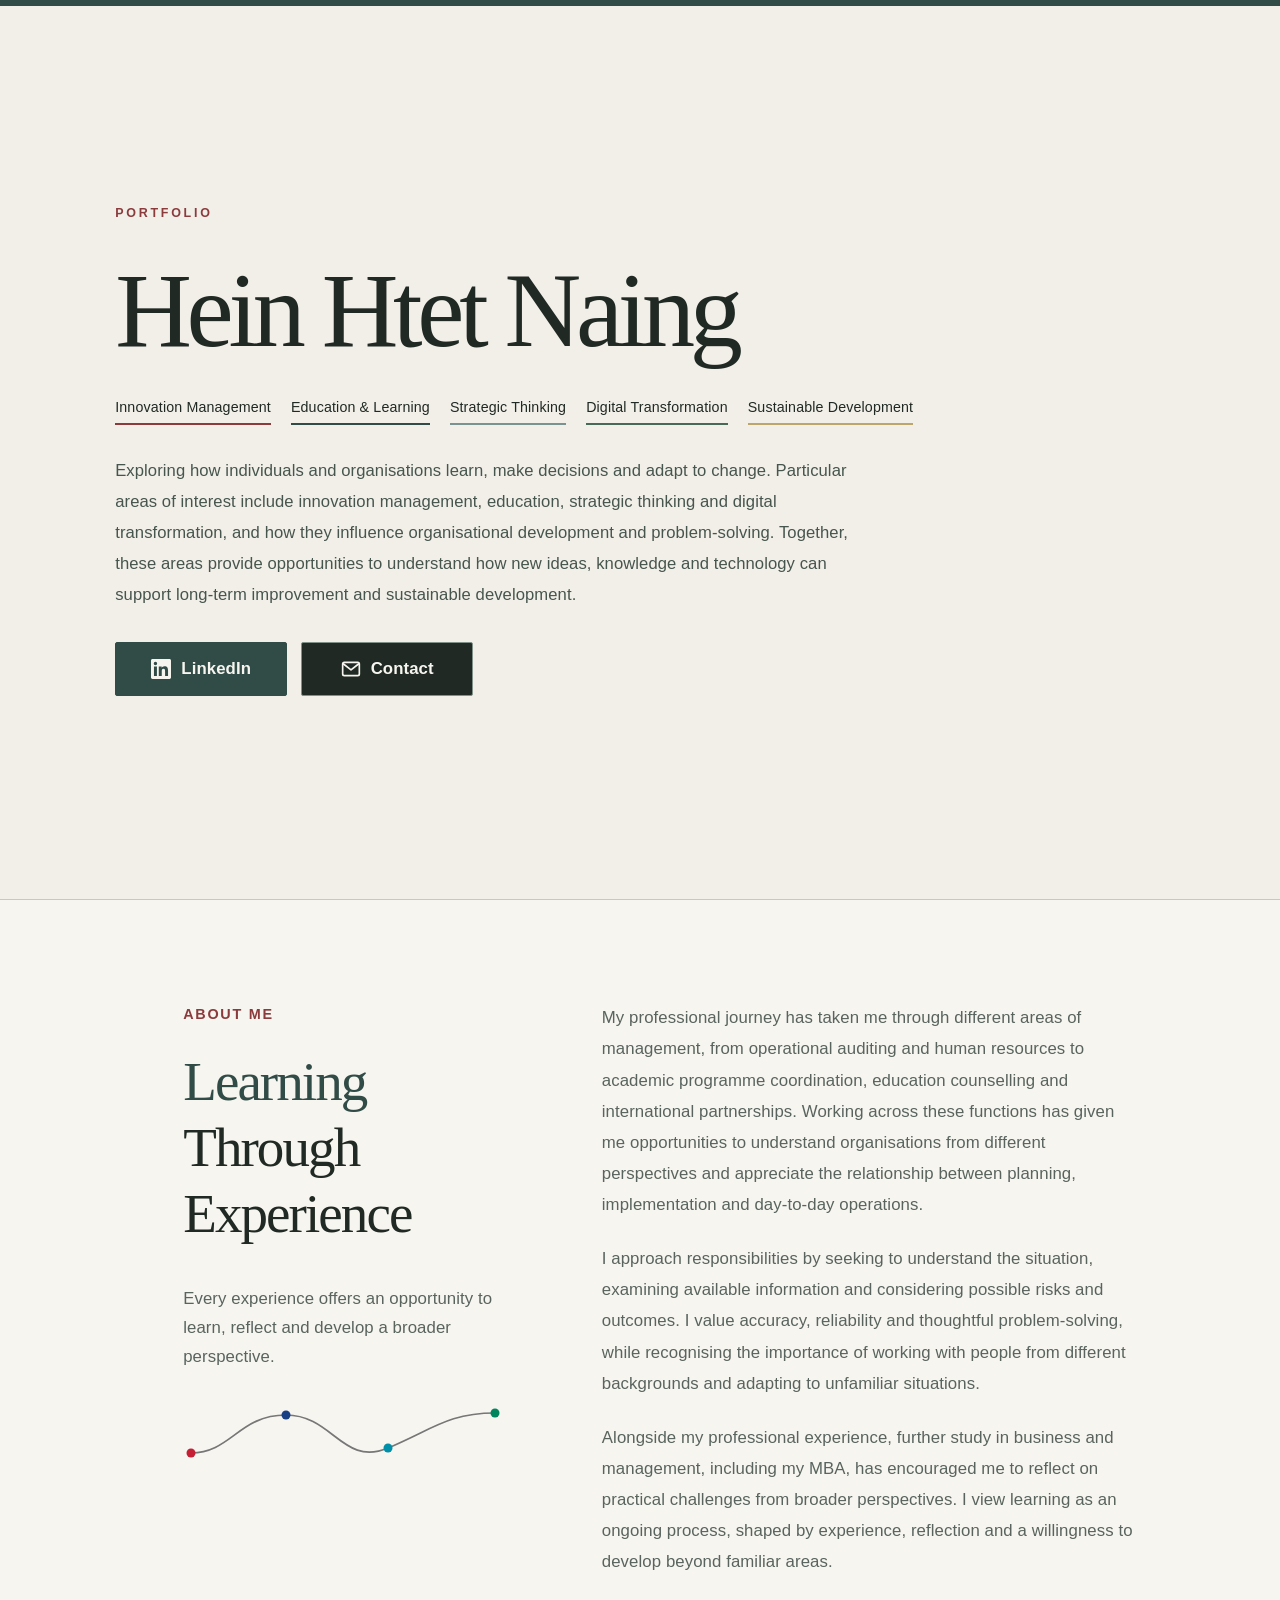
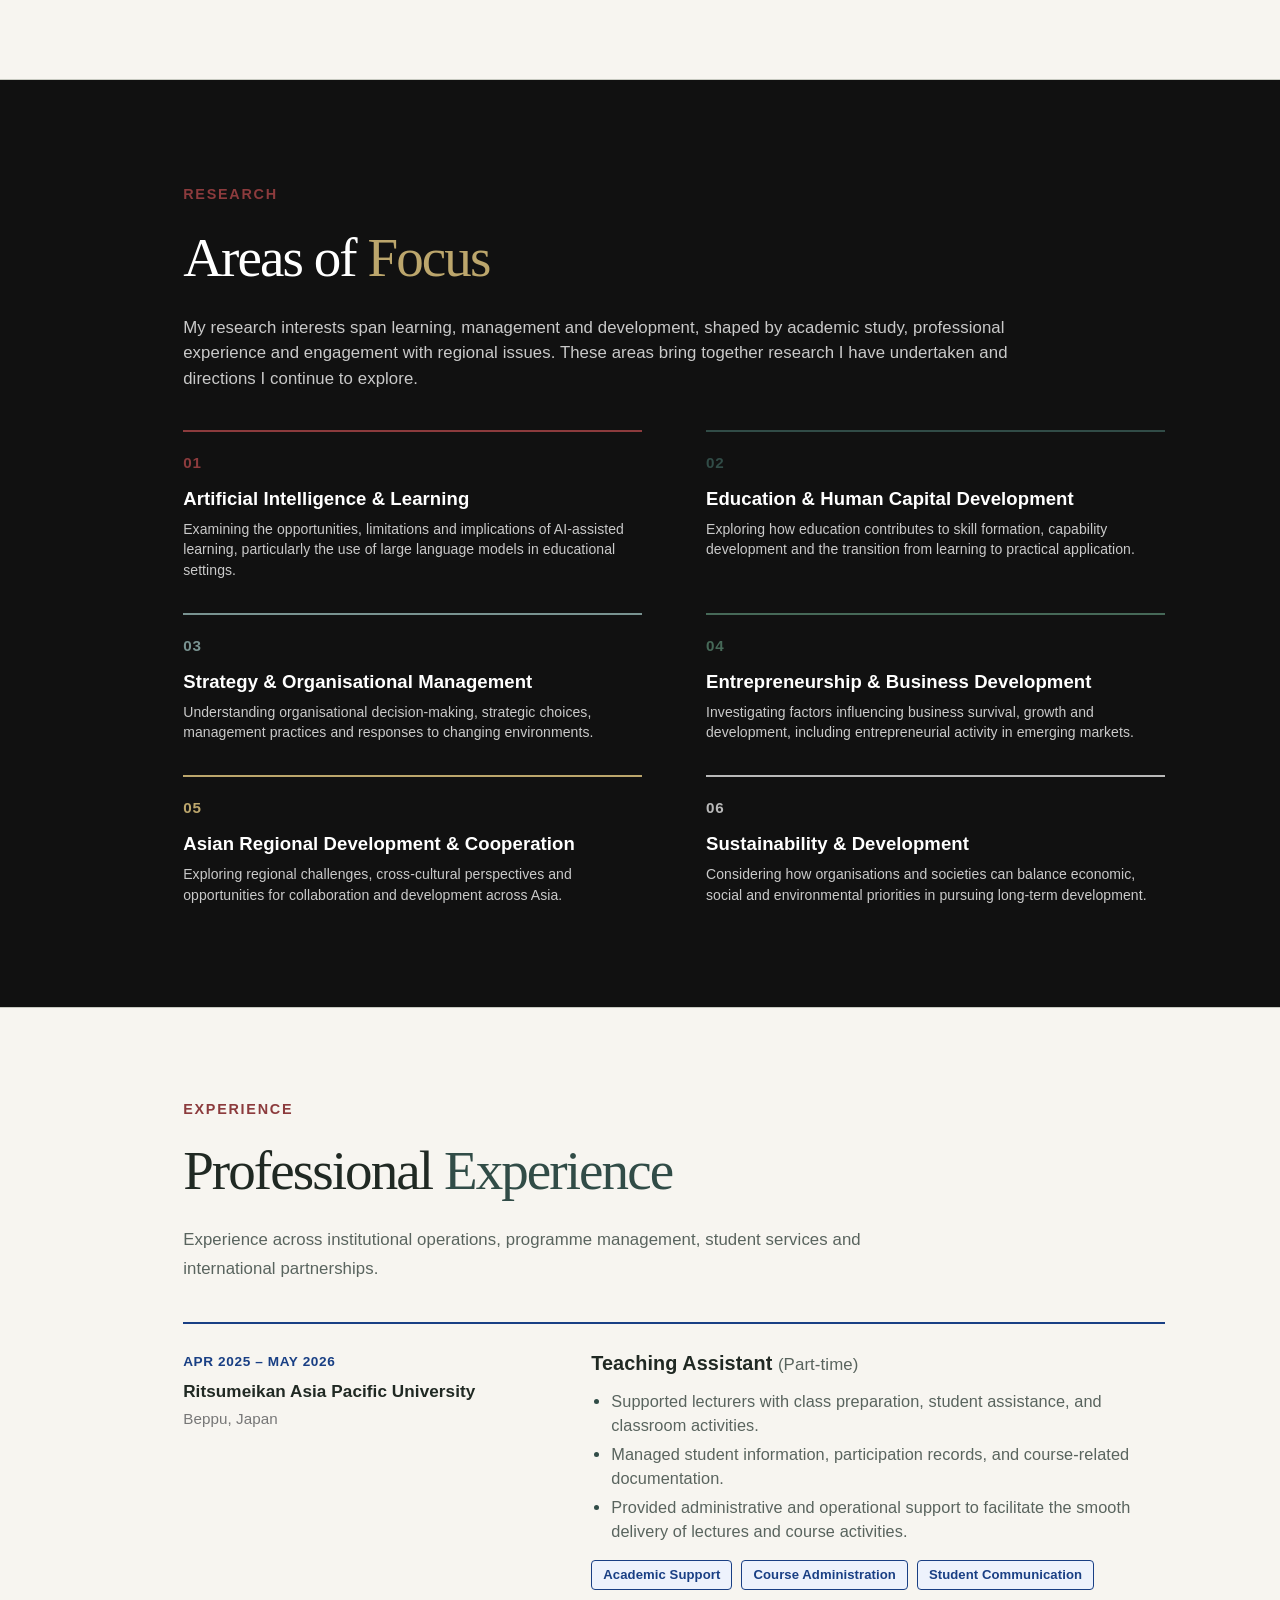
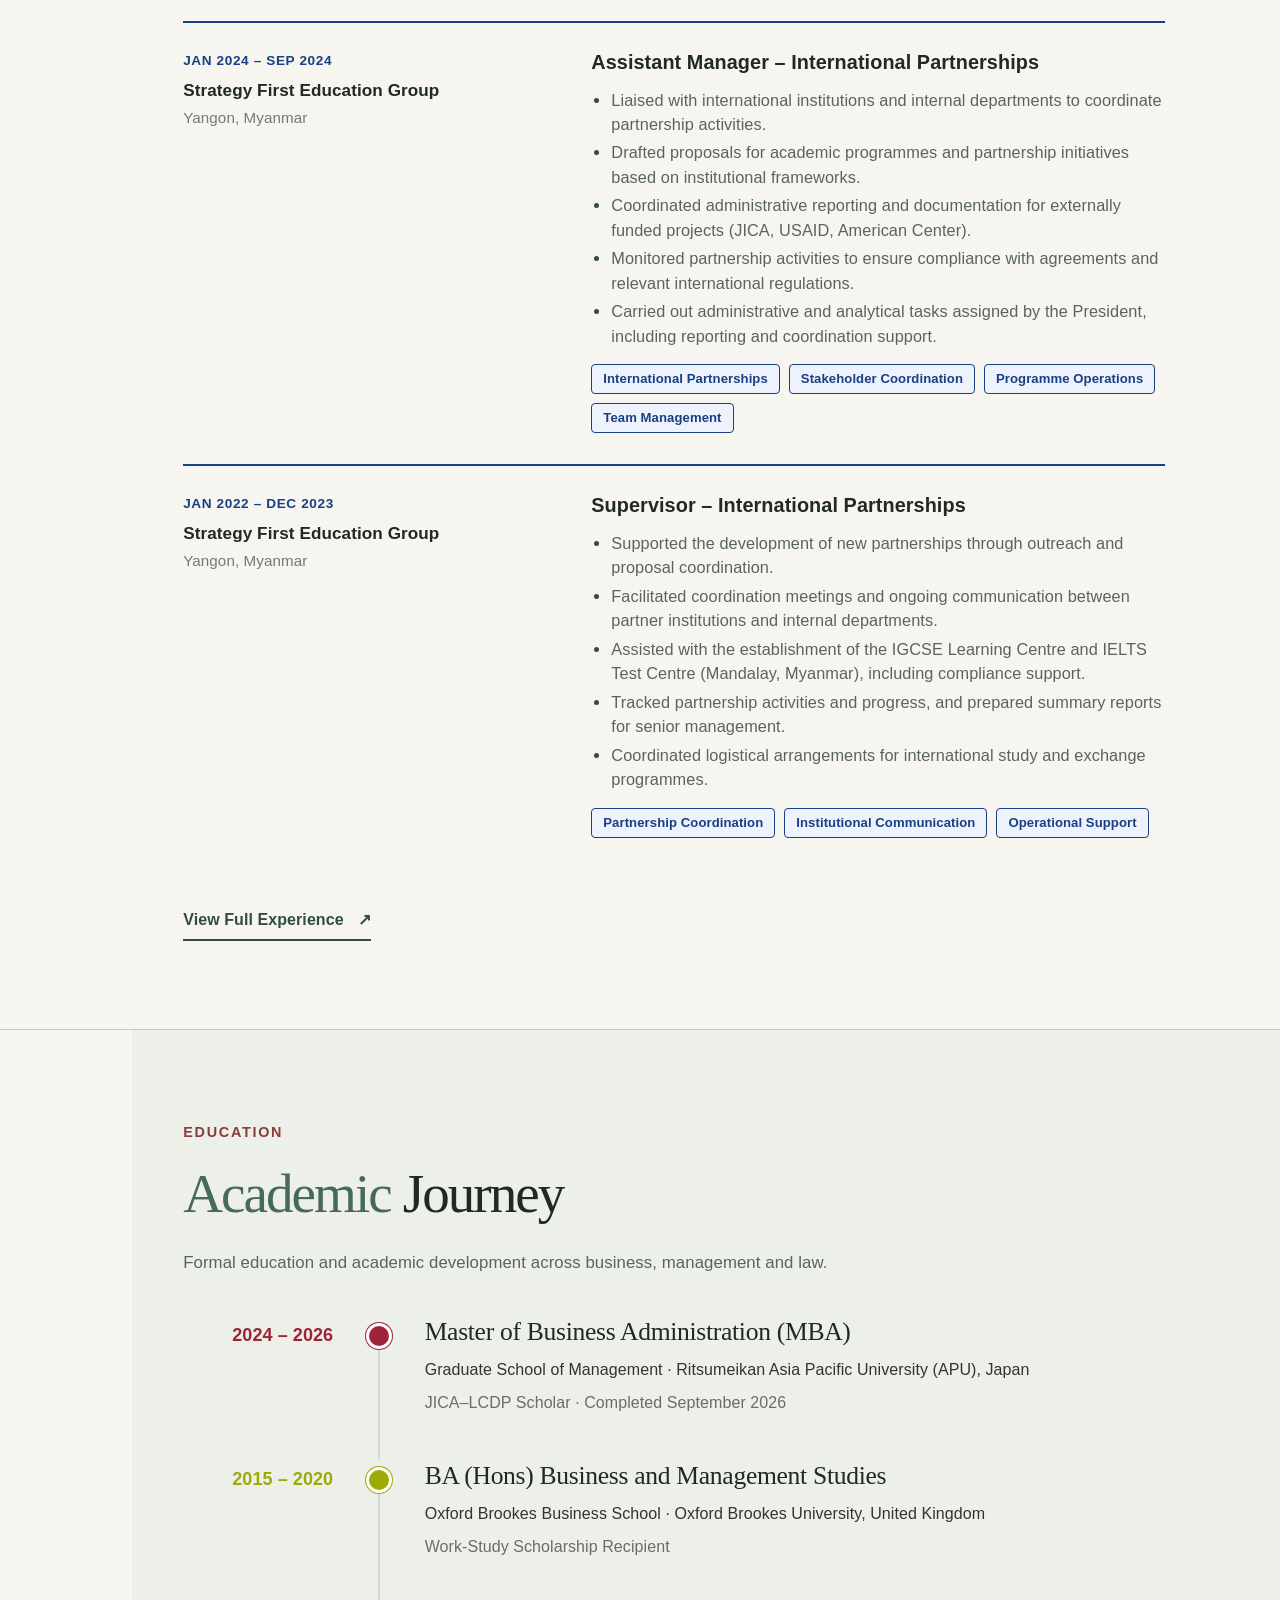
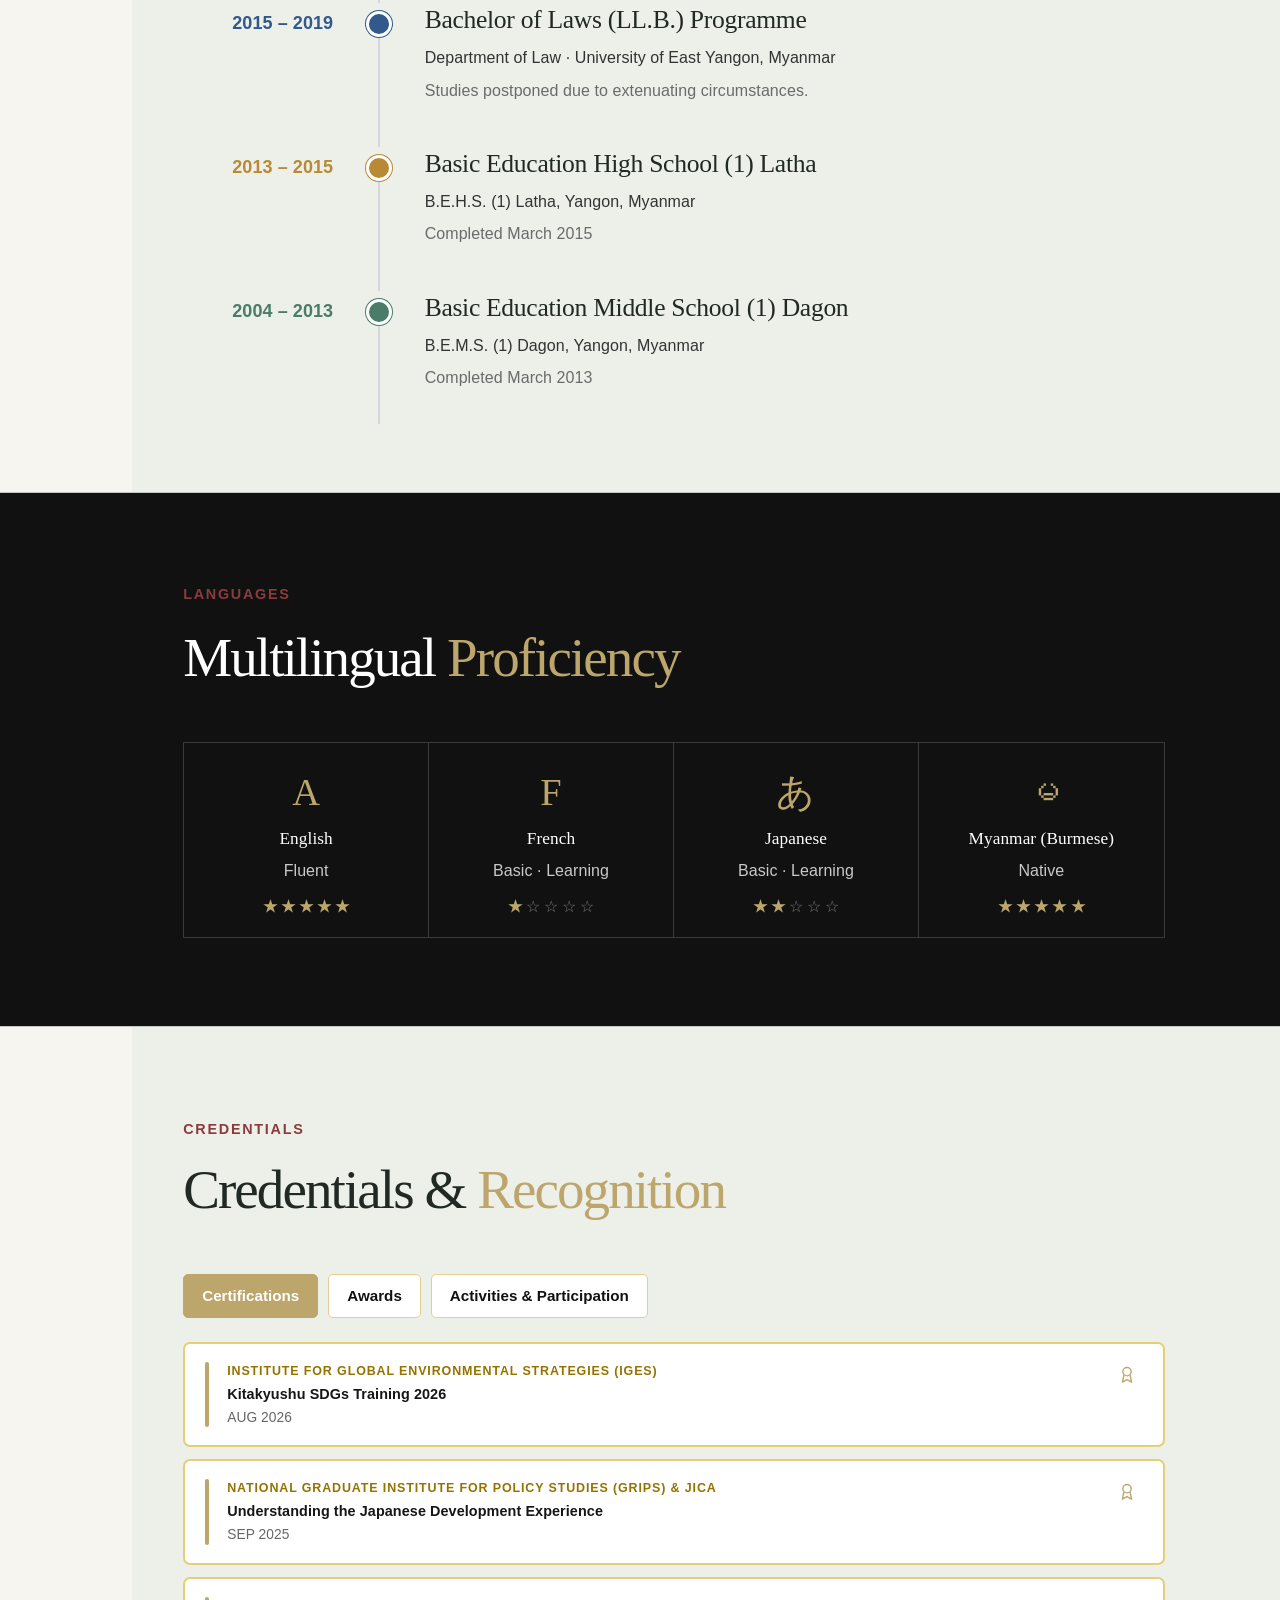
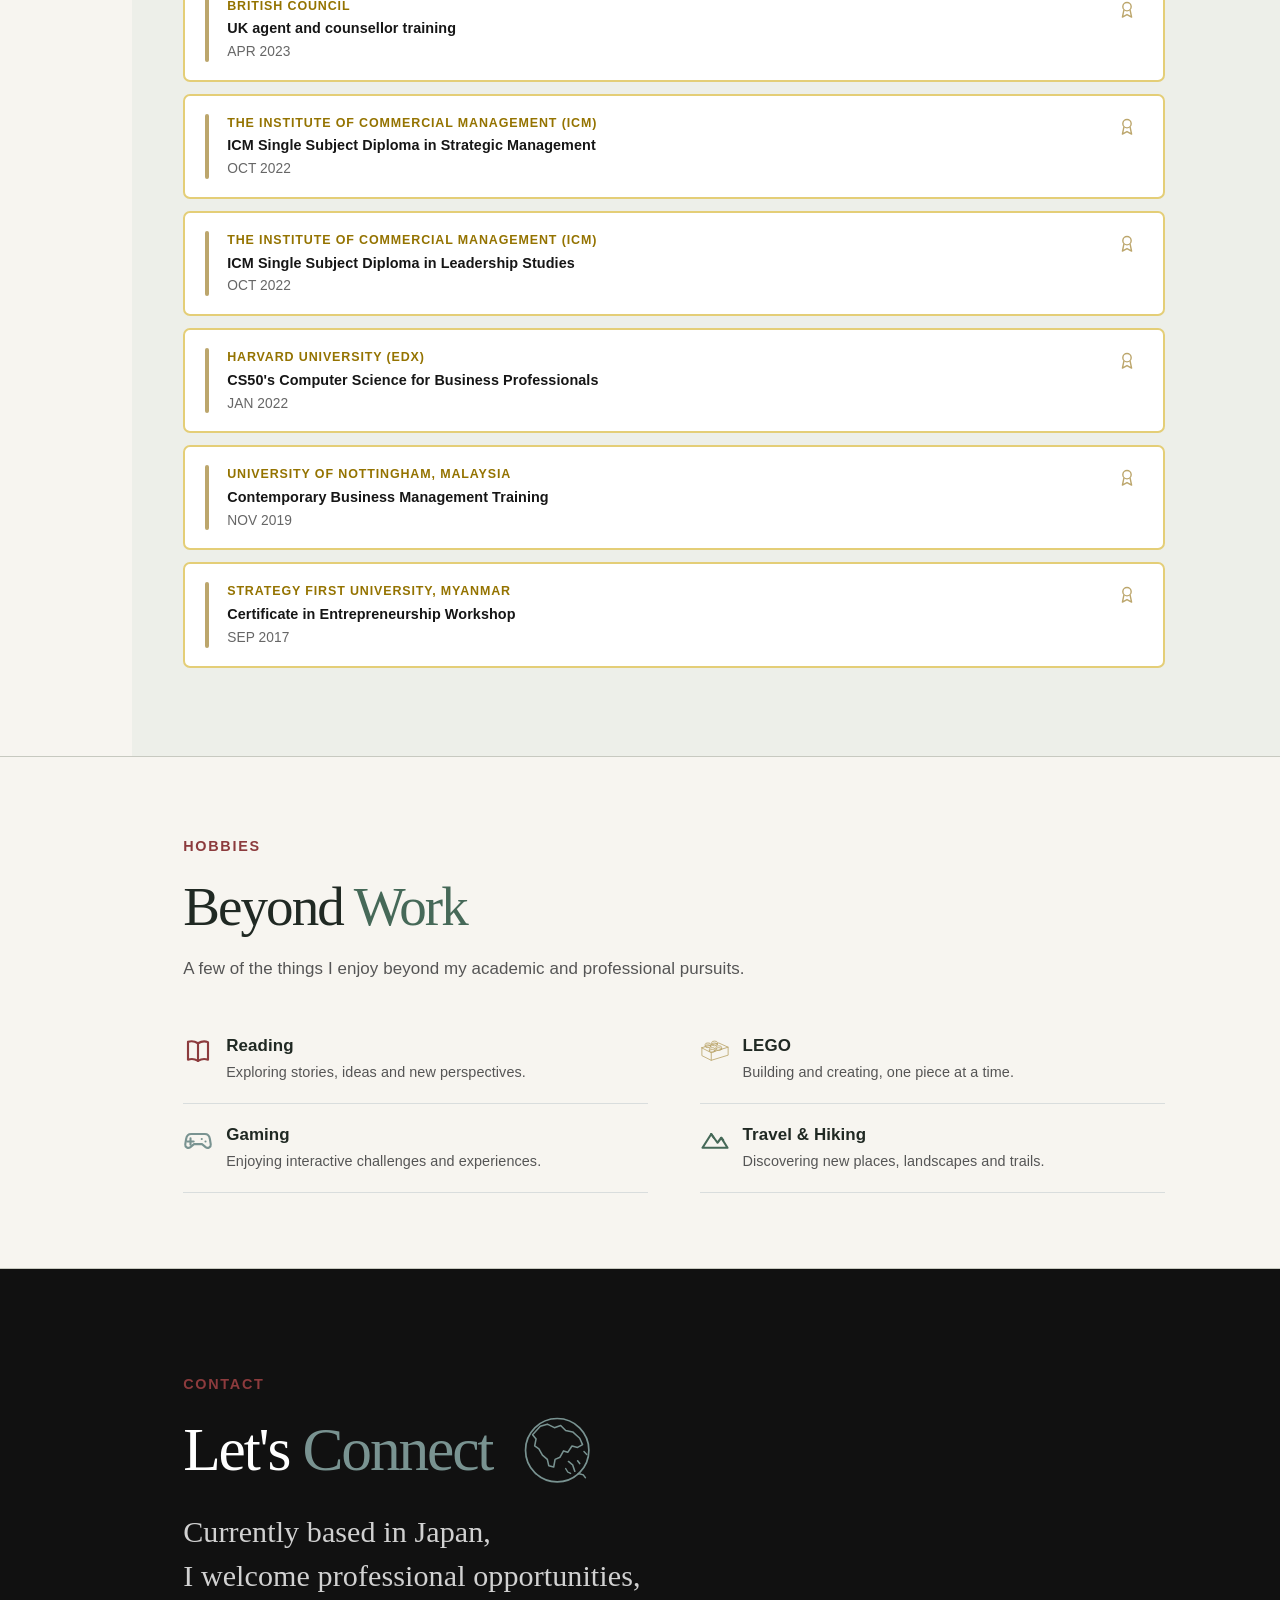
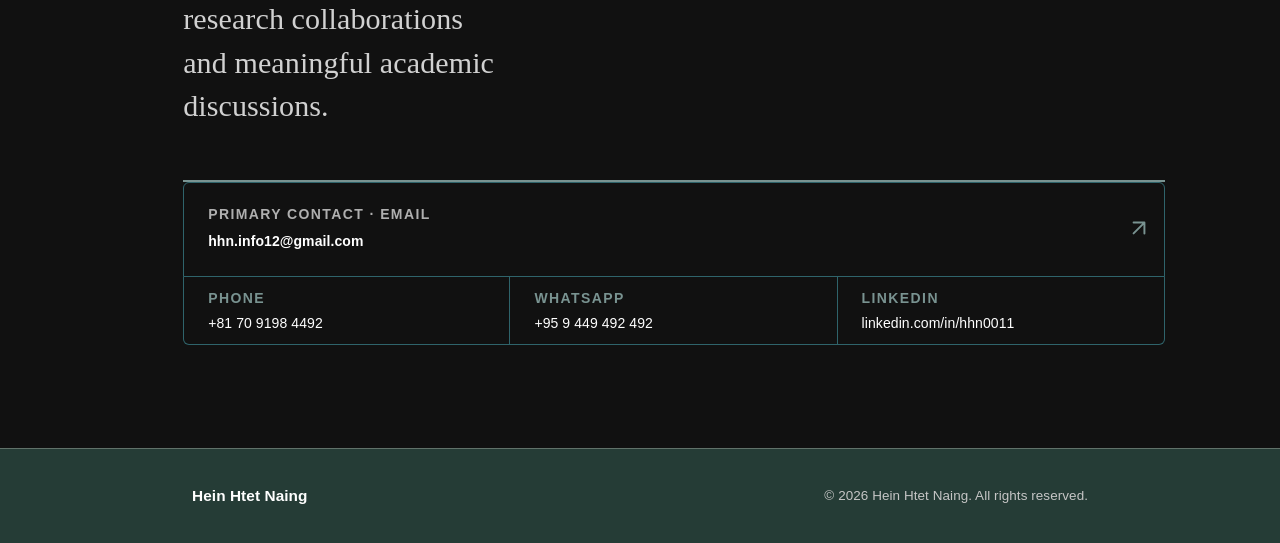
==== commit 75c5493d: "Apply editorial design to index.html" ====
--- a/index.html
+++ b/index.html
@@ -9,6 +9,7 @@
     <link rel="preconnect" href="https://fonts.gstatic.com" crossorigin>
     <link href="https://fonts.googleapis.com/css2?family=Bodoni+Moda:wght@400;500;600&display=swap" rel="stylesheet">
     <link rel="stylesheet" href="css/style.css?v=20261013-mixed1">
+    <link rel="stylesheet" href="css/editorial-v2.css?v=1">
     <script src="js/script.js?v=20261013-2" defer></script>
 </head>
 <body>
--- a/css/style.css
+++ b/css/style.css
@@ -0,0 +1,1494 @@
+/* == 01. COLOUR SYSTEM == */
+:root {
+    --white: #FFFFFF;
+    --black: #111111;
+    --grey: #555555;
+    --red: #C51F35;
+    --linkedin-blue: #0A66C2;
+    --navy: #193F84;
+    --cyan: #55C9D9;
+    --green: #00865F;
+    --gold: #FFCC00;
+    --gold-dark: #806300;
+    --light-border: #DDDDDD;
+    --nav-space: 132px;
+}
+
+/* == 02. BASIC WEBSITE SETTINGS == */
+* { margin: 0; padding: 0; box-sizing: border-box; }
+html {
+    scroll-behavior: smooth;
+    /* Gentle page-to-page scrolling without trapping longer sections */
+    scroll-snap-type: none;
+}
+body {
+    font-family: Arial, Helvetica, sans-serif;
+    font-size: 16px;
+    line-height: 1.7;
+    background: var(--white);
+    color: var(--black);
+}
+a { color: inherit; text-decoration: none; }
+a:focus-visible, button:focus-visible {
+    outline: 3px solid var(--cyan);
+    outline-offset: 3px;
+}
+.skip-link {
+    position: fixed;
+    top: -100px; left: 10px; z-index: 2000;
+    background: var(--white); color: var(--black);
+    padding: 10px 16px;
+}
+.skip-link:focus { top: 10px; }
+
+/* == 03. FULL-SCREEN INTRODUCTION WITH EDGE-TO-EDGE DIVIDER == */
+.Intro {
+    width: 100%;
+    min-height: 100vh;
+    min-height: 100svh;
+    padding: 0;
+    border-bottom: 2px solid var(--black);
+    display: flex;
+    align-items: stretch;
+    background: var(--white);
+    scroll-snap-align: start;
+}
+.Intro-box {
+    width: 100%;
+    min-height: calc(100vh - 2px);
+    min-height: calc(100svh - 2px);
+    display: flex;
+    flex-direction: column;
+    justify-content: space-evenly;
+    padding: clamp(28px, 4vw, 60px) clamp(24px, 6.5vw, 110px);
+    padding-left: clamp(46px, 9vw, 150px);
+    padding-right: clamp(32px, 7.5vw, 128px);
+    border: 0;
+    border-radius: 0;
+    background: var(--white);
+}
+.Intro-label {
+    color: var(--red);
+    font-size: clamp(1.25rem, 1.65vw, 1.5rem);
+    font-weight: 700;
+    letter-spacing: 0.1em;
+    margin-bottom: 0;
+}
+.Intro h1 {
+    font-family: "Bodoni Moda", Georgia, "Times New Roman", serif;
+    font-size: clamp(3.7rem, 7vw, 6.6rem);
+    font-weight: 400;
+    line-height: 0.98;
+    letter-spacing: -0.025em;
+    color: var(--black);
+    margin-bottom: 0;
+}
+
+/* == 04. FIVE INTERESTS: ORIGINAL COLOURED UNDERLINES == */
+.Intro-interests {
+    display: flex;
+    flex-wrap: wrap;
+    align-items: flex-start;
+    gap: 12px 26px;
+    margin-bottom: 0;
+}
+.Intro-interests span {
+    display: inline-block;
+    width: auto;
+    min-height: 0;
+    padding: 0 0 6px;
+    font-size: clamp(1rem, 1.22vw, 1.13rem);
+    font-weight: 600;
+    line-height: 1.45;
+    text-align: left;
+    color: var(--black);
+    border: 0;
+    border-bottom: 3px solid transparent;
+}
+.Intro-interests .interest-red { border-bottom-color: var(--red); }
+.Intro-interests .interest-navy { border-bottom-color: var(--navy); }
+.Intro-interests .interest-cyan { border-bottom-color: var(--cyan); }
+.Intro-interests .interest-green { border-bottom-color: var(--green); }
+.Intro-interests .interest-gold { border-bottom-color: var(--gold); }
+
+/* == 05. INTRODUCTION PARAGRAPH == */
+.Intro-description {
+    width: 100%;
+    max-width: 920px;
+    font-size: clamp(1.075rem, 1.35vw, 1.2rem);
+    font-weight: 400;
+    line-height: 1.65;
+    color: var(--grey);
+    white-space: normal;
+    margin-bottom: 0;
+}
+
+/* == 06. INTRODUCTION BUTTONS == */
+.Intro-buttons { display: flex; flex-wrap: wrap; gap: 14px; }
+.Intro-buttons a, .Intro-button-placeholder {
+    display: inline-flex;
+    align-items: center;
+    justify-content: center;
+    width: 172px;
+    min-height: 52px;
+    padding: 12px 20px;
+    border: 1px solid transparent;
+    border-radius: 4px;
+    font-size: 1.05rem;
+    font-weight: 600;
+}
+.Intro-button-primary {
+    gap: 10px;
+    background: var(--linkedin-blue);
+    border-color: var(--linkedin-blue);
+    color: var(--white);
+}
+.linkedin-icon {
+    display: block;
+    width: 20px;
+    height: 20px;
+    flex: 0 0 20px;
+}
+.Intro-button-primary:hover {
+    background: #004182;
+    border-color: #004182;
+}
+.Intro-button-secondary {
+    gap: 10px;
+    background: var(--black);
+    border-color: var(--black);
+    color: var(--white);
+}
+.Intro-button-secondary:hover {
+    background: #333333;
+    border-color: #333333;
+}
+.contact-icon {
+    display: block;
+    width: 20px;
+    height: 20px;
+    flex: 0 0 20px;
+}
+.Intro-button-placeholder { cursor: default; }
+
+/* == 07. REMAINING SECTIONS & LEFT NAVIGATION SPACE == */
+.page-content {
+    scroll-snap-align: none;
+    background-color: #FFFFFF;
+    padding: 0 0 0 var(--nav-space);
+}
+.content-section {
+    width: 100%;
+    padding: clamp(28px, 4vw, 60px);
+    margin: 0;
+    background: #FFFFFF;
+    color: var(--black);
+    scroll-margin-top: 20px;
+}
+.content-section h2 {
+    font-size: clamp(1.6rem, 3vw, 2.5rem);
+    line-height: 1.2;
+    margin-bottom: 20px;
+}
+.content-section p {
+    max-width: 76ch;
+    color: inherit;
+}
+.dark-section {
+    background: var(--white);
+    color: var(--black);
+    border: 0;
+}
+/* == ABOUT ME: EDITORIAL TWO-COLUMN LAYOUT == */
+.about-section {
+    position: relative;
+    padding-top: clamp(56px, 8vw, 112px);
+    padding-bottom: clamp(56px, 8vw, 112px);
+    padding-right: clamp(48px, 8vw, 120px);
+}
+.about-section::after {
+    content: "";
+    position: absolute;
+    left: calc(-1 * var(--nav-space));
+    right: 0;
+    bottom: 0;
+    height: 2px;
+    background: var(--black);
+}
+.about-layout {
+    display: grid;
+    grid-template-columns: minmax(220px, 0.85fr) minmax(0, 1.4fr);
+    gap: clamp(30px, 6vw, 100px);
+    align-items: start;
+}
+.about-label {
+    color: var(--red) !important;
+    font-size: 0.9rem;
+    font-weight: 700;
+    letter-spacing: 0.12em;
+    margin-bottom: 22px;
+}
+.about-section h2 {
+    font-family: "Bodoni Moda", Georgia, "Times New Roman", serif;
+    font-size: clamp(2.8rem, 4.3vw, 4.6rem);
+    font-weight: 400;
+    line-height: 1.13;
+    letter-spacing: -0.025em;
+    margin: 0;
+    max-width: 13ch;
+}
+.about-title-accent { color: var(--navy); }
+.about-reflection {
+    max-width: 35ch;
+    margin-top: clamp(25px, 3vw, 40px);
+    font-size: clamp(1.05rem, 1.3vw, 1.2rem);
+    line-height: 1.7;
+    color: var(--grey) !important;
+}
+.about-journey-line {
+    display: block;
+    width: min(100%, 320px);
+    height: auto;
+    margin-top: 22px;
+}
+.about-biography {
+    max-width: 690px;
+    padding-right: clamp(8px, 2vw, 24px);
+}
+.about-biography p {
+    font-size: clamp(1.05rem, 1.25vw, 1.18rem);
+    font-weight: 400;
+    line-height: 1.85;
+    color: var(--grey);
+    max-width: none;
+}
+.about-biography p + p {
+    margin-top: 1.4em;
+}
+@media (max-width: 900px) {
+    .about-layout {
+        grid-template-columns: 1fr;
+        gap: 30px;
+    }
+    .about-section h2 { max-width: 18ch; }
+}
+@media (max-width: 768px) {
+    .about-section {
+        padding-top: 48px;
+        padding-bottom: 48px;
+        padding-right: 20px;
+    }
+    .about-section::after { left: 0; }
+    .about-biography { padding-right: 0; }
+    .about-label { margin-bottom: 16px; }
+    .about-section h2 { font-size: clamp(2.7rem, 9vw, 4rem); }
+    .about-reflection { margin-top: 22px; }
+    .about-journey-line { margin-top: 14px; }
+    .about-biography p { font-size: 1.05rem; line-height: 1.75; }
+}
+
+/* == AREAS OF FOCUS: FULL-WIDTH DARK RESEARCH SECTION == */
+.focus-section {
+    position: relative;
+    isolation: isolate;
+    background: #111111;
+    color: #FFFFFF;
+    padding-top: clamp(65px, 8vw, 112px);
+    padding-bottom: clamp(65px, 8vw, 112px);
+    padding-right: clamp(48px, 8vw, 120px);
+}
+.focus-section::before {
+    content: "";
+    position: absolute;
+    z-index: -1;
+    top: 0;
+    bottom: 0;
+    left: calc(-1 * var(--nav-space));
+    right: 0;
+    background: #111111;
+}
+.focus-section::after {
+    content: "";
+    position: absolute;
+    bottom: 0;
+    left: calc(-1 * var(--nav-space));
+    right: 0;
+    height: 1px;
+    background: #FFFFFF;
+}
+.focus-inner { width: 100%; }
+.focus-label {
+    color: var(--red) !important;
+    font-size: 0.9rem;
+    font-weight: 700;
+    letter-spacing: 0.12em;
+    margin-bottom: 18px;
+}
+.focus-section h2 {
+    font-family: "Bodoni Moda", Georgia, "Times New Roman", serif;
+    font-size: clamp(3rem, 5vw, 5rem);
+    line-height: 1.12;
+    letter-spacing: -0.025em;
+    font-weight: 400;
+    color: #FFFFFF;
+    margin-bottom: 24px;
+}
+.focus-title-accent { color: var(--gold); }
+.focus-introduction {
+    max-width: 830px !important;
+    color: #C9C9C9 !important;
+    font-size: clamp(1.05rem, 1.25vw, 1.18rem);
+    line-height: 1.52;
+}
+.focus-grid {
+    display: grid;
+    grid-template-columns: repeat(2, minmax(0, 1fr));
+    column-gap: clamp(32px, 5vw, 80px);
+    row-gap: clamp(18px, 2.5vw, 34px);
+    margin-top: clamp(25px, 3vw, 43px);
+}
+.focus-item {
+    min-width: 0;
+    border-top: 2px solid var(--focus-accent);
+    padding-top: 18px;
+}
+.focus-item-1 { --focus-accent: var(--red); }
+.focus-item-2 { --focus-accent: var(--navy); }
+.focus-item-3 { --focus-accent: var(--cyan); }
+.focus-item-4 { --focus-accent: var(--green); }
+.focus-item-5 { --focus-accent: var(--gold); }
+.focus-item-6 { --focus-accent: #B9B9B9; }
+.focus-number {
+    display: block;
+    font-size: 0.95rem;
+    font-weight: 700;
+    letter-spacing: 0.06em;
+    color: var(--focus-accent);
+    margin-bottom: 10px;
+}
+.focus-item h3 {
+    color: #FFFFFF;
+    font-size: clamp(1.15rem, 1.45vw, 1.4rem);
+    line-height: 1.35;
+    font-weight: 600;
+    margin-bottom: 8px;
+}
+.focus-item p {
+    color: #CACACA !important;
+    font-size: .875rem;
+    line-height: 1.48;
+}
+@media (max-width: 768px) {
+    .content-section.focus-section {
+        padding: 52px 24px 64px;
+    }
+    .focus-grid {
+        grid-template-columns: 1fr;
+        row-gap: 22px;
+        margin-top: 27px;
+    }
+    .focus-section h2 { font-size: clamp(2.8rem, 9vw, 4.2rem); }
+}
+
+/* == EXPERIENCE: EDITORIAL CAREER SUMMARY == */
+.experience-section {
+    position: relative;
+    padding-top: clamp(58px, 7vw, 100px);
+    padding-bottom: clamp(64px, 7vw, 105px);
+    padding-right: clamp(48px, 8vw, 120px);
+}
+.experience-section::after {
+    content: "";
+    position: absolute;
+    bottom: 0;
+    left: calc(-1 * var(--nav-space));
+    right: 0;
+    height: 2px;
+    background: var(--black);
+}
+.experience-label {
+    color: var(--red) !important;
+    font-size: 0.9rem;
+    letter-spacing: .12em;
+    font-weight: 700;
+    margin-bottom: 16px;
+}
+.experience-section h2 {
+    font-family: "Bodoni Moda", Georgia, "Times New Roman", serif;
+    font-weight: 400;
+    line-height: 1.14;
+    letter-spacing: -.025em;
+    font-size: clamp(2.8rem, 4.9vw, 4.9rem);
+    margin-bottom: 21px;
+}
+.experience-title-accent { color: var(--navy); }
+.experience-intro > p:last-child {
+    font-size: clamp(1.05rem, 1.3vw, 1.18rem);
+    line-height: 1.75;
+    color: var(--grey);
+    max-width: 720px;
+}
+.experience-list { margin-top: clamp(24px, 3vw, 42px); }
+.experience-entry {
+    border-top: 1px solid #CCCCCC;
+    display: grid;
+    grid-template-columns: minmax(190px, .9fr) minmax(0, 1.5fr);
+    gap: clamp(22px, 5vw, 80px);
+    padding: 26px 0 31px;
+}
+.experience-date {
+    display: block;
+    font-size: .85rem;
+    letter-spacing: .045em;
+    color: #696969;
+    margin-bottom: 7px;
+}
+.experience-meta h3 { font-size: 1.07rem; line-height: 1.4; font-weight: 700; }
+.experience-location { display: block; margin-top: 4px; color: #777777; font-size: .95rem; line-height: 1.45; }
+.experience-detail h4 { font-size: clamp(1.18rem, 1.55vw, 1.45rem); line-height: 1.4; margin-bottom: 11px; }
+.experience-note { font-size: .85em; font-weight: 400; color: var(--grey); }
+.experience-detail p { color: var(--grey); font-size: 1.02rem; line-height: 1.8; }
+.experience-responsibilities { list-style: disc; padding-left: 1.25rem; margin: 4px 0 0; color: var(--grey); font-size: 1.02rem; line-height: 1.5; }
+.experience-responsibilities li + li { margin-top: 4px; }
+.experience-responsibilities li::marker { color: var(--navy); }
+.experience-additional {
+    border-top: 1px solid #CCCCCC;
+    padding: 22px 0 8px;
+}
+.experience-additional p {
+    color: var(--grey);
+    font-size: 1rem;
+    line-height: 1.75;
+    margin-bottom: 10px;
+}
+.experience-additional strong { color: var(--black); }
+/* Unified accent for all three featured roles. */
+.experience-entry-1, .experience-entry-2, .experience-entry-3 { --experience-accent: #193F84; --experience-tint: #EDF2FC; }
+.experience-entry { border-top: 2px solid var(--experience-accent, #193F84); }
+.experience-entry .experience-date { color: var(--experience-accent, var(--navy)); font-weight: 700; }
+.experience-tags { display: flex; flex-wrap: wrap; gap: 9px; margin-top: 16px; }
+.experience-tag {
+    display: inline-flex;
+    align-items: center;
+    min-height: 30px;
+    padding: 5px 11px;
+    border: 1px solid var(--experience-accent, #193F84);
+    border-radius: 4px;
+    background: var(--experience-tint, #EDF2FC);
+    color: var(--experience-accent, var(--navy));
+    font-size: .82rem;
+    line-height: 1.35;
+    font-weight: 600;
+}
+.experience-more {
+    display: inline-flex;
+    align-items: center;
+    gap: 14px;
+    margin-top: 25px;
+    padding: 12px 0 6px;
+    border-bottom: 2px solid var(--navy);
+    font-weight: 700;
+    color: var(--navy);
+}
+.experience-more:hover { color: var(--red); border-bottom-color: var(--red); }
+@media (max-width: 768px) {
+    .content-section.experience-section { padding: 52px 24px 64px; }
+    .experience-entry { grid-template-columns: 1fr; gap: 15px; padding: 23px 0; }
+    .experience-section h2 { font-size: clamp(2.7rem, 9vw, 4rem); }
+}
+
+/* == EDUCATION: ACADEMIC JOURNEY WITH INSTITUTION MILESTONES == */
+.education-section {
+    position: relative;
+    padding-top: clamp(58px, 7vw, 100px);
+    padding-bottom: clamp(70px, 8vw, 118px);
+    padding-right: clamp(48px, 8vw, 120px);
+}
+.education-section::after {
+    content: "";
+    position: absolute;
+    left: calc(-1 * var(--nav-space));
+    right: 0;
+    bottom: 0;
+    height: 2px;
+    background: var(--black);
+}
+.education-label {
+    color: var(--red) !important;
+    font-size: .9rem;
+    font-weight: 700;
+    letter-spacing: .12em;
+    margin-bottom: 16px;
+}
+.education-section h2 {
+    font-family: "Bodoni Moda", Georgia, "Times New Roman", serif;
+    font-weight: 400;
+    font-size: clamp(2.8rem, 4.9vw, 4.9rem);
+    line-height: 1.14;
+    letter-spacing: -.025em;
+    margin-bottom: 21px;
+}
+.education-title-accent { color: var(--green); }
+.education-intro > p:last-child {
+    color: var(--grey);
+    font-size: clamp(1.05rem, 1.3vw, 1.18rem);
+    line-height: 1.75;
+    max-width: 720px;
+}
+.education-list {
+    margin-top: clamp(25px, 3vw, 43px);
+}
+.education-entry {
+    display: grid;
+    grid-template-columns: minmax(110px, 150px) 30px minmax(0, 1fr);
+    column-gap: clamp(16px, 2.4vw, 35px);
+    min-height: 0;
+}
+.education-meta {
+    padding-top: 7px;
+    text-align: right;
+}
+.education-date {
+    color: var(--school-accent);
+    font-size: 1.125rem;
+    font-weight: 700;
+    line-height: 1.45;
+}
+.education-marker {
+    position: relative;
+    min-height: 100%;
+}
+.education-marker::before {
+    content: "";
+    position: absolute;
+    z-index: 1;
+    left: 50%;
+    top: 8px;
+    width: 20px;
+    height: 20px;
+    transform: translateX(-50%);
+    border-radius: 50%;
+    border: 3px solid #FFFFFF;
+    box-shadow: 0 0 0 1px var(--school-accent);
+    background: var(--school-accent);
+}
+.education-marker::after {
+    content: "";
+    position: absolute;
+    left: calc(50% - 1px);
+    top: 31px;
+    bottom: 0;
+    width: 2px;
+    background: #D3D7DC;
+}
+.education-entry:last-child .education-marker::after { bottom: -34px; }
+.education-details {
+    padding-bottom: clamp(28px, 3.5vw, 46px);
+    min-width: 0;
+}
+.education-entry:last-child .education-details { padding-bottom: 0; }
+.education-details::before { content: none; display: none; }
+.education-details h3 {
+    font-family: "Bodoni Moda", Georgia, "Times New Roman", serif;
+    color: var(--black);
+    font-size: clamp(1.38rem, 2vw, 1.92rem);
+    font-weight: 500;
+    line-height: 1.32;
+    letter-spacing: -.012em;
+    margin: 0 0 10px;
+}
+.education-school {
+    color: #333333 !important;
+    font-size: 1rem;
+    line-height: 1.4;
+    font-weight: 500;
+}
+.education-note {
+    color: #6B6B6B !important;
+    font-size: 1rem;
+    line-height: 1.5;
+    margin-top: 9px;
+}
+@media (max-width: 768px) {
+    .content-section.education-section { padding: 52px 24px 76px; }
+    .education-section h2 { font-size: clamp(2.7rem, 9vw, 4rem); }
+    .education-list { margin-top: 25px; }
+    .education-entry { grid-template-columns: minmax(75px, 88px) 22px minmax(0,1fr); column-gap: 10px; min-height: 0; }
+    .education-meta { padding-top: 5px; }
+    .education-date { font-size: 1rem; }
+    .education-marker::before { width: 17px; height: 17px; top: 7px; }
+    .education-marker::after { top: 27px; }
+    .education-details h3 { font-size: clamp(1.25rem, 5vw, 1.65rem); }
+    .education-details { padding-bottom: 30px; }
+    .education-school, .education-note { font-size: 1rem; }
+}
+@media (max-width: 380px) {
+    .education-entry { grid-template-columns: 68px 18px minmax(0,1fr); column-gap: 8px; }
+    .education-date { font-size: 1rem; }
+}
+
+/* == LANGUAGES: FOUR-COLUMN DARK MULTILINGUAL PROFICIENCY == */
+.languages-section {
+    position: relative;
+    isolation: isolate;
+    background: #111111;
+    color: #FFFFFF;
+    padding-top: clamp(56px, 7vw, 92px);
+    padding-bottom: clamp(56px, 7vw, 92px);
+    padding-right: clamp(48px, 8vw, 120px);
+}
+.languages-section::before {
+    content: "";
+    position: absolute;
+    z-index: -1;
+    top: 0;
+    bottom: 0;
+    left: calc(-1 * var(--nav-space));
+    right: 0;
+    background: #111111;
+}
+.languages-section::after {
+    content: "";
+    position: absolute;
+    bottom: 0;
+    left: calc(-1 * var(--nav-space));
+    right: 0;
+    height: 1px;
+    background: #FFFFFF;
+}
+.languages-label {
+    color: var(--red) !important;
+    font-size: .9rem;
+    font-weight: 700;
+    letter-spacing: .12em;
+    margin-bottom: 18px;
+}
+.languages-section h2 {
+    font-family: "Bodoni Moda", Georgia, "Times New Roman", serif;
+    font-size: clamp(3rem, 5vw, 5rem);
+    line-height: 1.12;
+    letter-spacing: -.025em;
+    font-weight: 400;
+    color: #FFFFFF;
+    margin-bottom: 24px;
+}
+.languages-title-accent { color: var(--gold); }
+.languages-introduction {
+    max-width: 830px;
+    color: #C9C9C9 !important;
+    font-size: clamp(1.05rem, 1.25vw, 1.18rem);
+    line-height: 1.8;
+}
+.language-grid {
+    display: grid;
+    grid-template-columns: repeat(4, minmax(0, 1fr));
+    margin-top: clamp(32px, 4vw, 54px);
+    border: 1px solid #3A3A3A;
+}
+.language-cell {
+    display: flex;
+    flex-direction: column;
+    align-items: center;
+    text-align: center;
+    min-width: 0;
+    padding: 26px clamp(10px, 1.7vw, 22px) 22px;
+    border-right: 1px solid #3A3A3A;
+}
+.language-cell:last-child { border-right: 0; }
+.language-glyph {
+    font-family: "Bodoni Moda", Georgia, serif;
+    font-size: clamp(2.2rem, 3vw, 3rem);
+    font-weight: 400;
+    color: var(--gold);
+    line-height: 1.2;
+    margin-bottom: 12px;
+}
+.language-cell h3 {
+    font-family: "Bodoni Moda", Georgia, serif;
+    font-weight: 500;
+    font-size: clamp(1.05rem, 1.35vw, 1.35rem);
+    line-height: 1.35;
+    color: #FFFFFF;
+}
+.language-level {
+    margin-top: 8px;
+    font-size: 1rem;
+    line-height: 1.5;
+    color: #C9C9C9 !important;
+}
+.language-stars {
+    display: flex;
+    justify-content: center;
+    gap: 4px;
+    margin-top: auto;
+    padding-top: 16px;
+    font-size: 1rem;
+    line-height: 1;
+}
+.star-filled { color: var(--gold); font-family: Arial, Helvetica, sans-serif; font-weight: 700; }
+.star-empty { color: #777777; font-family: Arial, Helvetica, sans-serif; font-weight: 400; }
+@media (max-width: 1000px) {
+    .language-grid { grid-template-columns: repeat(2, minmax(0, 1fr)); }
+    .language-cell:nth-child(2) { border-right: 0; }
+    .language-cell:nth-child(-n+2) { border-bottom: 1px solid #3A3A3A; }
+}
+@media (max-width: 768px) {
+    .content-section.languages-section { padding: 52px 24px 64px; }
+    .languages-section h2 { font-size: clamp(2.8rem, 9vw, 4.2rem); }
+    .language-grid { margin-top: 32px; }
+}
+@media (max-width: 460px) {
+    .language-grid { grid-template-columns: 1fr; }
+    .language-cell { border-right: 0; border-bottom: 1px solid #3A3A3A; }
+    .language-cell:last-child { border-bottom: 0; }
+}
+
+/* == CONSISTENT, RESTRAINED SECTION HEADINGS == */
+.about-section h2,
+.focus-section h2,
+.experience-section h2,
+.education-section h2,
+.languages-section h2 {
+    font-size: clamp(2.5rem, 4.3vw, 4.3rem);
+}
+@media (max-width: 768px) {
+    .about-section h2,
+    .focus-section h2,
+    .experience-section h2,
+    .education-section h2,
+    .languages-section h2 {
+        font-size: clamp(2.35rem, 7.5vw, 3.5rem);
+    }
+}
+
+/* == CREDENTIALS: INTERACTIVE WHITE AND GOLD DIRECTORY == */
+.credentials-section {
+    position: relative;
+    background: #FFFFFF;
+    padding-top: clamp(58px, 7vw, 100px);
+    padding-bottom: clamp(64px, 7vw, 105px);
+    padding-right: clamp(48px, 8vw, 120px);
+}
+.credentials-section::after {
+    content: "";
+    position: absolute;
+    bottom: 0;
+    left: calc(-1 * var(--nav-space));
+    right: 0;
+    height: 2px;
+    background: var(--black);
+}
+.credentials-label {
+    color: var(--red) !important;
+    font-size: .9rem;
+    font-weight: 700;
+    letter-spacing: .12em;
+    margin-bottom: 16px;
+}
+.credentials-heading-row {
+    display: flex;
+    align-items: center;
+    justify-content: space-between;
+    gap: 20px;
+}
+.credentials-section h2 {
+    font-family: "Bodoni Moda", Georgia, "Times New Roman", serif;
+    font-size: clamp(2.5rem, 4.3vw, 4.3rem);
+    font-weight: 400;
+    line-height: 1.14;
+    letter-spacing: -.025em;
+    margin: 0;
+}
+.credentials-title-accent { color: var(--gold); }
+.credential-award-icon { width: 24px; height: 24px; flex: 0 0 24px; }
+.credentials-tabs {
+    display: flex;
+    flex-wrap: wrap;
+    gap: 10px;
+    margin: clamp(36px, 4vw, 56px) 0 24px;
+}
+.credentials-tab {
+    background: #FFFFFF;
+    color: #111111;
+    border: 1px solid #E4CE93;
+    border-radius: 5px;
+    font: 600 .95rem/1.3 Arial, Helvetica, sans-serif;
+    padding: 11px 18px;
+    cursor: pointer;
+    transition: background .18s ease, border-color .18s ease, color .18s ease;
+}
+.credentials-tab[aria-selected="true"] {
+    background: var(--gold);
+    color: #FFFFFF;
+    border-color: var(--gold);
+}
+.credentials-tab:hover:not([aria-selected="true"]) { background: #FFF9E9; }
+.credentials-tab:focus-visible { outline: 3px solid var(--navy); outline-offset: 3px; }
+.credentials-panel { display: grid; gap: 12px; }
+.credentials-panel[hidden] { display: none; }
+.credential-item {
+    display: flex;
+    align-items: flex-start;
+    gap: 18px;
+    border: 2px solid #E4CE77;
+    border-radius: 7px;
+    padding: 18px 24px 18px 20px;
+    background: #FFFFFF;
+    transition: background .18s ease, border-color .18s ease;
+}
+.credential-item:hover { background: #FFFBEF; border-color: #D1AA19; }
+.credential-item::before {
+    content: "";
+    align-self: stretch;
+    flex: 0 0 4px;
+    width: 4px;
+    border-radius: 2px;
+    background: var(--gold);
+}
+.credential-item-body { flex: 1 1 auto; min-width: 0; }
+.credential-issuer {
+    font-size: .78rem;
+    line-height: 1.5;
+    font-weight: 700;
+    text-transform: uppercase;
+    letter-spacing: .07em;
+    color: #947300 !important;
+    margin-bottom: 4px;
+}
+.credential-item h3 {
+    font-size: .9rem;
+    line-height: 1.38;
+    font-weight: 600;
+    color: #161616;
+}
+.credentials-panel#credentials-panel-activities .credential-item h3 { font-weight: 400; }
+.credentials-panel#credentials-panel-activities .credential-item h3 strong { font-weight: 700; }
+.credential-year { margin-top: 4px; color: #666666 !important; font-size: .86rem; line-height: 1.35; }
+.credential-item > .credential-award-icon { color: var(--gold); width: 20px; height: 20px; margin-top: 3px; }
+@media (max-width: 768px) {
+    .content-section.credentials-section { padding: 52px 24px 64px; }
+    .credentials-section h2 { font-size: clamp(2.35rem, 7.5vw, 3.5rem); }
+    .credentials-tabs { margin-top: 32px; }
+    .credential-item { padding: 18px 15px; gap: 12px; }
+    .credential-issuer { font-size: .73rem; }
+    .credential-item h3 { font-size: .88rem; }
+}
+@media (max-width: 420px) {
+    .credentials-tab { padding: 10px 12px; }
+}
+
+/* == HOBBIES: COMPACT TWO-COLUMN EDITORIAL LIST == */
+.hobbies-section {
+    position: relative;
+    background: #FFFFFF;
+    padding-top: clamp(52px, 6vw, 84px);
+    padding-bottom: clamp(56px, 6vw, 88px);
+    padding-right: clamp(48px, 8vw, 120px);
+}
+.hobbies-section::after {
+    content: "";
+    position: absolute;
+    left: calc(-1 * var(--nav-space));
+    right: 0;
+    bottom: 0;
+    height: 2px;
+    background: #111111;
+}
+.hobbies-label { color: var(--red) !important; font-size: .9rem; font-weight: 700; letter-spacing: .12em; margin-bottom: 16px; }
+.hobbies-section h2 {
+    font-family: "Bodoni Moda", Georgia, "Times New Roman", serif;
+    font-size: clamp(2.5rem, 4.3vw, 4.3rem);
+    font-weight: 400;
+    line-height: 1.14;
+    letter-spacing: -.025em;
+    margin-bottom: 15px;
+}
+.hobbies-title-accent { color: var(--green); }
+.hobbies-intro { color: #555555 !important; font-size: 1.06rem; line-height: 1.55; max-width: 720px; }
+.hobbies-grid {
+    display: grid;
+    grid-template-columns: repeat(2, minmax(0, 1fr));
+    column-gap: clamp(24px, 4vw, 68px);
+    row-gap: 0;
+    margin-top: clamp(19px, 2.6vw, 34px);
+}
+.hobby-card {
+    --hobby-accent: var(--green);
+    display: flex;
+    align-items: flex-start;
+    min-width: 0;
+    gap: 13px;
+    padding: 20px 0;
+    border: none;
+    border-bottom: 1px solid #D9DDDD;
+    border-radius: 0;
+    background: transparent;
+}
+.hobby-card:nth-child(1) { --hobby-accent: var(--red); }
+.hobby-card:nth-child(2) { --hobby-accent: var(--gold); }
+.hobby-card:nth-child(3) { --hobby-accent: var(--cyan); }
+.hobby-card:nth-child(4) { --hobby-accent: var(--green); }
+.hobby-icon { display: block; flex: 0 0 30px; color: var(--hobby-accent); width: 30px; height: 30px; margin: 0; }
+.hobby-card-copy { flex: 1 1 auto; min-width: 0; }
+.hobby-card h3 { font-size: 1.06rem; font-weight: 600; line-height: 1.35; margin: 0 0 4px; }
+.hobby-card p { font-size: .9rem; line-height: 1.45; color: #555555 !important; }
+@media (max-width: 768px) {
+    .content-section.hobbies-section { padding: 52px 24px 64px; }
+    .hobbies-section h2 { font-size: clamp(2.35rem, 7.5vw, 3.5rem); }
+    .hobbies-grid { column-gap: 22px; margin-top: 20px; }
+    .hobby-card { padding: 17px 0; gap: 10px; }
+}
+@media (max-width: 520px) {
+    .hobbies-grid { grid-template-columns: 1fr; }
+}
+
+/* == CONTACT: BLACK / BRIGHT CYAN TYPOGRAPHIC CLOSING == */
+.contact-section {
+    position: relative;
+    isolation: isolate;
+    background: #111111;
+    color: #FFFFFF;
+    padding-top: clamp(64px, 8vw, 118px);
+    padding-bottom: clamp(64px, 8vw, 118px);
+    padding-right: clamp(48px, 8vw, 120px);
+}
+.contact-section::before {
+    content: "";
+    position: absolute;
+    z-index: -1;
+    inset: 0 0 0 calc(-1 * var(--nav-space));
+    background: #111111;
+}
+.contact-label {
+    color: var(--red) !important;
+    font-size: .9rem;
+    font-weight: 700;
+    letter-spacing: .12em;
+    margin-bottom: 17px;
+}
+.contact-section h2 {
+    font-family: Arial, Helvetica, sans-serif;
+    font-size: clamp(2.9rem, 4.8vw, 4.75rem);
+    font-weight: 400;
+    line-height: 1.14;
+    letter-spacing: -.025em;
+    color: #FFFFFF;
+    margin: 0 0 22px;
+}
+.contact-title-accent { color: var(--cyan); }
+.contact-intro {
+    color: #D1D1D1 !important;
+    font-family: "Bodoni Moda", Georgia, "Times New Roman", serif;
+    font-style: normal;
+    font-weight: 400;
+    font-size: clamp(1.56rem, 2.35vw, 2.05rem);
+    line-height: 1.45;
+    max-width: 790px;
+}
+.contact-intro-line { display: block; }
+.contact-details {
+    margin-top: clamp(32px, 4vw, 56px);
+    border-top: 2px solid var(--cyan);
+}
+.contact-primary {
+    display: flex;
+    justify-content: space-between;
+    align-items: center;
+    gap: 18px;
+    padding: 20px 12px 22px 24px;
+    text-decoration: none;
+    border: 1px solid rgba(85, 201, 217, .45);
+    border-radius: 6px 6px 0 0;
+}
+.contact-primary-text { display: flex; flex-direction: column; gap: 3px; min-width: 0; }
+.contact-method-label {
+    color: var(--cyan);
+    font-size: .875rem;
+    font-weight: 700;
+    letter-spacing: .1em;
+}
+.contact-primary .contact-method-label { color: #AFAFAF; }
+.contact-primary-address {
+    color: #FFFFFF;
+    font-size: .875rem;
+    font-weight: 600;
+    overflow-wrap: anywhere;
+}
+.contact-link-arrow {
+    flex: 0 0 26px;
+    width: 26px;
+    height: 26px;
+    color: var(--cyan);
+    transition: transform .18s ease;
+}
+.contact-primary:hover .contact-link-arrow, .contact-primary:focus-visible .contact-link-arrow { transform: translate(3px, -3px); }
+.contact-secondary {
+    display: grid;
+    grid-template-columns: repeat(3, minmax(0, 1fr));
+    gap: 0;
+    padding-top: 0;
+}
+.contact-method {
+    display: flex;
+    flex-direction: column;
+    gap: 3px;
+    min-width: 0;
+    padding: 10px 12px 12px 24px;
+    border: 1px solid rgba(85, 201, 217, .45);
+    border-top: 0;
+    border-radius: 0;
+    color: #FFFFFF;
+    text-decoration: none;
+}
+.contact-method:not(:first-child) { border-left: 0; }
+.contact-method:first-child { border-bottom-left-radius: 6px; }
+.contact-method:last-child { border-bottom-right-radius: 6px; }
+.contact-method-value { color: #FFFFFF; font-size: .875rem; line-height: 1.35; overflow-wrap: anywhere; }
+.contact-primary:hover .contact-primary-address, .contact-primary:focus-visible .contact-primary-address,
+.contact-method:hover .contact-method-value, .contact-method:focus-visible .contact-method-value { color: var(--cyan); }
+.contact-section a:focus-visible { outline: 2px solid var(--cyan); outline-offset: 5px; }
+.site-footer {
+    background: #111111;
+    color: #AFAFAF;
+    border-top: 1px solid #383838;
+}
+.site-footer a { color: var(--cyan); }
+@media (max-width: 768px) {
+    .content-section.contact-section { padding: 52px 24px 70px; }
+    .contact-section h2 { font-size: clamp(2.45rem, 7.7vw, 3.8rem); }
+    .contact-secondary { grid-template-columns: 1fr; gap: 0; padding-top: 0; }
+    .contact-method { padding: 12px 12px 12px 24px; border: 1px solid rgba(85, 201, 217, .45); border-top: 0; border-radius: 0; }
+    .contact-method:not(:first-child) { border-left: 1px solid rgba(85, 201, 217, .45); }
+    .contact-method:first-child { border-radius: 0; }
+    .contact-method:last-child { border-radius: 0 0 6px 6px; }
+    .contact-primary { padding: 18px 12px 18px 24px; }
+    .contact-intro-line { display: inline; }
+    .contact-intro-line:not(:last-child)::after { content: ' '; white-space: pre; }
+}
+@media (prefers-reduced-motion: reduce) {
+    .contact-link-arrow { transition: none; }
+}
+
+
+/* Asia-Pacific Earth in a single bright cyan outline */
+.contact-title-row {
+    display: flex;
+    align-items: center;
+    gap: clamp(14px, 2.3vw, 30px);
+    flex-wrap: wrap;
+    margin-bottom: 24px;
+}
+.contact-title-row h2 { margin-bottom: 0; }
+.contact-earth-icon {
+    display: inline-flex;
+    align-items: center;
+    justify-content: center;
+    color: var(--cyan);
+    width: clamp(62px, 5.5vw, 88px);
+    height: clamp(62px, 5.5vw, 88px);
+    flex: 0 0 auto;
+}
+.contact-earth-icon svg { display: block; width: 100%; height: 100%; }
+@media (max-width: 768px) {
+    .contact-title-row { gap: 12px; }
+    .contact-earth-icon { width: 58px; height: 58px; }
+}
+
+/* == 08. FLOATING NAVIGATION == */
+.floating-nav {
+    position: fixed;
+    top: 50%;
+    left: 28px;
+    transform: translateY(-50%);
+    z-index: 1000;
+    display: flex;
+    flex-direction: column;
+    align-items: center;
+    gap: 4px;
+    width: 66px;
+    max-height: calc(100dvh - 32px);
+    padding: 10px 6px;
+    background: var(--white);
+    border: 1px solid var(--light-border);
+    border-radius: 18px;
+    box-shadow: 0 5px 22px rgba(0,0,0,.16);
+    overflow: visible;
+    opacity: 0;
+    visibility: hidden;
+    pointer-events: none;
+    transition: opacity .2s ease, visibility .2s ease;
+}
+.floating-nav.is-visible {
+    opacity: 1;
+    visibility: visible;
+    pointer-events: auto;
+}
+.floating-nav a {
+    display: flex;
+    justify-content: center;
+    align-items: center;
+    position: relative;
+    flex: 0 0 auto;
+    width: 44px;
+    height: 44px;
+    border-radius: 10px;
+    color: #333333;
+    text-decoration: none;
+}
+/* Match each navigation item's hover and selected state to its section heading accent. */
+.floating-nav a[href="#home"] { --nav-accent: var(--red); --nav-ink: #FFFFFF; }
+.floating-nav a[href="#about"],
+.floating-nav a[href="#experience"] { --nav-accent: var(--navy); --nav-ink: #FFFFFF; }
+.floating-nav a[href="#research"],
+.floating-nav a[href="#languages"],
+.floating-nav a[href="#credentials"] { --nav-accent: var(--gold); --nav-ink: #111111; }
+.floating-nav a[href="#education"],
+.floating-nav a[href="#hobbies"] { --nav-accent: var(--green); --nav-ink: #FFFFFF; }
+.floating-nav a[href="#contact"] { --nav-accent: var(--cyan); --nav-ink: #111111; }
+.floating-nav a:hover,
+.floating-nav a:focus-visible,
+.floating-nav a.active {
+    color: var(--nav-ink, #FFFFFF);
+    background: var(--nav-accent, var(--red));
+}
+.nav-icon {
+    display: flex;
+    align-items: center;
+    justify-content: center;
+    width: 24px;
+    height: 24px;
+    flex: 0 0 24px;
+}
+.nav-icon svg {
+    display: block;
+    width: 24px;
+    height: 24px;
+}
+.nav-tooltip {
+    position: absolute;
+    top: 50%;
+    left: calc(100% + 13px);
+    transform: translateY(-50%) translateX(-4px);
+    display: block;
+    width: max-content;
+    max-width: 240px;
+    padding: 7px 12px;
+    border: 1px solid #DDDDDD;
+    border-radius: 6px;
+    background: #FFFFFF;
+    box-shadow: 0 4px 12px rgba(0,0,0,.12);
+    color: #222222;
+    font-size: 14px;
+    line-height: 1.4;
+    font-weight: 600;
+    white-space: nowrap;
+    opacity: 0;
+    visibility: hidden;
+    pointer-events: none;
+    transition: opacity .15s ease, transform .15s ease, visibility .15s ease;
+    z-index: 1001;
+}
+.floating-nav a:hover .nav-tooltip,
+.floating-nav a:focus-visible .nav-tooltip {
+    opacity: 1;
+    visibility: visible;
+    transform: translateY(-50%) translateX(0);
+}
+.mobile-menu-button { display: none; }
+.site-footer {
+    padding: 25px 24px 25px var(--nav-space);
+    background: var(--white);
+    color: var(--black);
+    border-top: 1px solid var(--light-border);
+    display: flex;
+    justify-content: space-between;
+    gap: 16px;
+}
+.site-footer a { color: var(--navy); }
+
+/* == 09. RESPONSIVE DESIGN == */
+@media (max-width: 768px) {
+    :root { --nav-space: 0px; }
+    .Intro-box {
+        padding: 28px clamp(18px, 4vw, 32px);
+        padding-left: clamp(32px, 6vw, 48px);
+        padding-right: clamp(26px, 5vw, 40px);
+        justify-content: center;
+        gap: clamp(16px, 3vh, 30px);
+    }
+    .Intro h1 { font-size: clamp(2.9rem, 9.2vw, 4.7rem); }
+    .Intro-interests { gap: 10px 16px; }
+    .Intro-interests span { font-size: 0.95rem; border-bottom-width: 2px; }
+    .Intro-description { max-width: 100%; font-size: 1.05rem; line-height: 1.65; }
+    .page-content { padding: 0; }
+    .content-section { padding: 25px 20px; }
+    .mobile-menu-button {
+        position: fixed;
+        display: flex;
+        align-items: center;
+        justify-content: center;
+        bottom: 16px;
+        left: 16px;
+        z-index: 1100;
+        width: 52px;
+        height: 52px;
+        border: none;
+        border-radius: 12px;
+        color: var(--white);
+        background: var(--red);
+        box-shadow: 0 4px 16px rgba(0,0,0,.25);
+        font-size: 24px;
+        cursor: pointer;
+        opacity: 0;
+        visibility: hidden;
+        pointer-events: none;
+    }
+    .mobile-menu-button.is-visible {
+        opacity: 1;
+        visibility: visible;
+        pointer-events: auto;
+    }
+    .floating-nav {
+        display: none;
+        top: auto;
+        bottom: 80px;
+        left: 16px;
+        transform: none;
+        width: min(240px, calc(100vw - 32px));
+        max-height: min(70dvh, 520px);
+        align-items: stretch;
+        padding: 10px;
+        overflow-y: auto;
+    }
+    .floating-nav.is-visible.is-open { display: flex; }
+    .floating-nav a {
+        width: 100%;
+        gap: 12px;
+        padding: 9px 12px;
+        justify-content: flex-start;
+    }
+    .nav-tooltip {
+        position: static;
+        display: inline;
+        max-width: none;
+        padding: 0;
+        border: 0;
+        border-radius: 0;
+        background: none;
+        box-shadow: none;
+        color: inherit;
+        font-size: 14px;
+        opacity: 1;
+        visibility: visible;
+        transform: none;
+        white-space: nowrap;
+    }
+    .site-footer { padding: 24px 16px 92px; }
+}
+@media (max-width: 380px) {
+    .Intro-buttons { flex-direction: column; align-items: stretch; }
+    .Intro-buttons a, .Intro-button-placeholder { width: 100%; }
+}
+@media (prefers-reduced-motion: reduce) {
+    html { scroll-behavior: auto; scroll-snap-type: none; }
+    .floating-nav { transition: none; }
+}
+
+/* == STANDALONE EXPERIENCE PAGE == */
+.experience-detail-page { max-width: 1180px; margin: 0 auto; padding: clamp(32px, 6vw, 80px) clamp(24px, 6vw, 84px); }
+.experience-back { display: inline-block; color: var(--navy); font-weight: 700; border-bottom: 1px solid currentColor; margin-bottom: 42px; }
+.experience-back:hover { color: var(--red); }
+.experience-page-header h1 { font-family: "Bodoni Moda", Georgia, serif; font-weight: 400; font-size: clamp(2.5rem, 4.3vw, 4.3rem); line-height: 1.15; margin-bottom: 22px; }
+.experience-page-header > p:last-child { color: var(--grey); font-size: 1.12rem; line-height: 1.8; max-width: 760px; }
+.experience-detail-page .experience-list { margin-bottom: 38px; }
+.experience-detail-footer { padding-left: clamp(24px, 6vw, 84px); }
+
+/* Give homepage content sections a little more right-side room without
+   changing the previously approved left padding or section boundaries. */
+.page-content .content-section { padding-right: clamp(56px, 9vw, 140px); }
+@media (max-width: 768px) {
+    .page-content .content-section { padding-right: 30px; }
+}
+
+/* == FINAL FOOTER: FULL-WIDTH WHITE DIVIDER / COPYRIGHT == */
+.site-footer {
+    display: block;
+    width: 100%;
+    padding: 0 clamp(24px, 5vw, 78px);
+    background: #111111;
+    color: #FFFFFF;
+    border-top: 1px solid #FFFFFF;
+}
+.footer-inner {
+    display: flex;
+    align-items: center;
+    justify-content: space-between;
+    gap: 20px;
+    min-height: 88px;
+    padding: 22px 0;
+}
+.footer-name { font-size: .96rem; font-weight: 600; color: #FFFFFF; }
+.footer-right { display: flex; align-items: center; gap: clamp(16px, 2.5vw, 36px); }
+.footer-copyright { color: #C6C6C6; font-size: .84rem; line-height: 1.5; }
+.site-footer .footer-back-top { color: var(--cyan); font-size: .84rem; font-weight: 600; text-decoration: none; white-space: nowrap; }
+.site-footer .footer-back-top:hover { color: #FFFFFF; }
+.site-footer .footer-back-top:focus-visible { outline: 2px solid var(--cyan); outline-offset: 5px; }
+@media (max-width: 768px) {
+    .site-footer { padding: 0 24px 90px; }
+    .footer-inner { flex-direction: column; align-items: flex-start; gap: 14px; min-height: 0; padding: 24px 0; }
+    .footer-right { justify-content: space-between; width: 100%; flex-wrap: wrap; row-gap: 12px; }
+}
+
+/* Homepage footer: stronger spacing without changing the white Experience page. */
+body:not(.experience-standalone) > .site-footer {
+    padding-inline: clamp(72px, 15vw, 234px);
+}
+body:not(.experience-standalone) > .site-footer .footer-inner {
+    padding-block: 34px;
+}
+@media (max-width: 768px) {
+    body:not(.experience-standalone) > .site-footer {
+        padding: 0 clamp(28px, 7vw, 72px) 96px;
+    }
+    body:not(.experience-standalone) > .site-footer .footer-inner {
+        padding-block: 34px;
+    }
+}
+
+/* == EXPERIENCE ONLY: EDITORIAL CV ON WHITE == */
+body.experience-standalone { background: #FFFFFF; color: #111111; }
+.experience-standalone .experience-topbar { background: #FFFFFF; border-bottom: 1px solid #DCDCDC; }
+.experience-standalone .experience-topbar-inner {
+    max-width: 1180px; margin: 0 auto;
+    padding: 23px clamp(24px, 6vw, 84px);
+    display: flex; align-items: center; justify-content: space-between; gap: 20px;
+}
+.experience-standalone .experience-brand { font-size: .98rem; font-weight: 700; color: #111111; text-decoration: none; }
+.experience-standalone .experience-back {
+    display: inline-flex; align-items: center; gap: 7px; margin: 0;
+    border: 0; text-decoration: none; color: var(--navy);
+    font-size: .86rem; font-weight: 600;
+}
+.experience-standalone .experience-back:hover { color: var(--red); }
+.experience-standalone .experience-detail-page {
+    max-width: 1180px; padding: clamp(44px, 6vw, 76px) clamp(24px, 6vw, 84px) 70px;
+}
+.experience-standalone .experience-page-header { padding-bottom: clamp(32px, 4vw, 48px); }
+.experience-standalone .experience-page-header h1 { font-size: clamp(2.6rem, 4.4vw, 4.4rem); margin-bottom: 17px; }
+.experience-standalone .experience-page-header > p:last-child {
+    color: #555555 !important; max-width: 800px; font-size: 1.05rem; line-height: 1.65;
+}
+.experience-standalone .experience-list { margin: 0; }
+.experience-standalone .experience-entry {
+    display: grid;
+    grid-template-columns: minmax(200px, .86fr) minmax(0, 1.6fr);
+    column-gap: clamp(28px, 5vw, 76px);
+    padding: 27px 0 30px;
+    border-top: 1px solid #CFCFCF;
+    background: #FFFFFF;
+}
+.experience-standalone .experience-entry:last-child { border-bottom: 1px solid #CFCFCF; }
+.experience-standalone .experience-meta { min-width: 0; }
+.experience-standalone .experience-date { color: var(--navy); font-size: .79rem; font-weight: 700; letter-spacing: .055em; }
+.experience-standalone .experience-meta h3 { font-size: 1.02rem; font-weight: 650; line-height: 1.4; margin-top: 9px; }
+.experience-standalone .experience-location { font-size: .88rem; color: #777777; margin-top: 5px; }
+.experience-standalone .experience-detail { min-width: 0; }
+.experience-standalone .experience-detail h4 {
+    font-family: "Bodoni Moda", Georgia, serif;
+    font-weight: 500; font-size: clamp(1.32rem, 2vw, 1.8rem);
+    line-height: 1.3; margin: 0 0 13px; color: #111111;
+}
+.experience-standalone .experience-detail p,
+.experience-standalone .experience-responsibilities {
+    font-size: .95rem; line-height: 1.58; color: #4C4C4C !important;
+}
+.experience-standalone .experience-responsibilities { margin-top: 0; padding-left: 1.3rem; }
+.experience-standalone .experience-responsibilities li + li { margin-top: 7px; }
+.experience-standalone .experience-responsibilities li::marker { color: var(--navy); }
+.experience-standalone .experience-skills-section { padding-top: 68px; }
+.experience-standalone .experience-skills-section h2,
+.experience-standalone .experience-languages-section h2,
+.experience-standalone .experience-contact-section h2 {
+    font-family: "Bodoni Moda", Georgia, serif; font-weight: 400;
+    font-size: clamp(2rem, 3.2vw, 3.15rem); line-height: 1.2; margin: 0 0 29px;
+}
+.experience-standalone .experience-skills-section h2 span { color: var(--green); }
+.experience-standalone .experience-skills-grid {
+    display: grid; grid-template-columns: repeat(2,minmax(0,1fr));
+    gap: clamp(30px, 6vw, 82px);
+}
+.experience-standalone .experience-skill-column { min-width: 0; border-top: 2px solid var(--navy); padding-top: 15px; }
+.experience-standalone .experience-skill-column:nth-child(2) { border-top-color: var(--green); }
+.experience-standalone .experience-skill-column h3 { font-size: 1.05rem; line-height: 1.4; color: var(--navy); margin: 0 0 17px; }
+.experience-standalone .experience-skill-column:nth-child(2) h3 { color: var(--green); }
+.experience-standalone .experience-skill-column ul { padding-left: 1.25rem; margin: 0; }
+.experience-standalone .experience-skill-column li { font-size: .94rem; color: #444444; line-height: 1.55; margin-bottom: 10px; }
+.experience-standalone .experience-skill-column li::marker { color: #7B7B7B; }
+.experience-standalone .experience-languages-section { padding-top: 64px; }
+.experience-standalone .experience-languages-section h2 { margin-bottom: 20px; }
+.experience-standalone .experience-language-list { display: grid; grid-template-columns: repeat(4,minmax(0,1fr)); border-top: 1px solid #CFCFCF; border-bottom: 1px solid #CFCFCF; }
+.experience-standalone .experience-language-list > div { display: flex; flex-direction: column; gap: 4px; padding: 20px 10px 20px 0; }
+.experience-standalone .experience-language-list strong { font-size: .95rem; color: #111111; }
+.experience-standalone .experience-language-list span { color: #666666; font-size: .88rem; }
+.experience-standalone .experience-contact-section { padding-top: 68px; }
+.experience-standalone .experience-contact-section h2 { margin-bottom: 14px; }
+.experience-standalone .experience-contact-section p { color: #555555 !important; font-size: 1rem; line-height: 1.6; max-width: 690px; }
+.experience-standalone .experience-contact-links { display: flex; flex-wrap: wrap; align-items: center; gap: 12px; margin-top: 23px; }
+.experience-standalone .experience-contact-links a {
+    display: inline-flex; align-items: center; justify-content: center; gap: 9px;
+    min-width: 135px; padding: 12px 20px; border-radius: 4px;
+    border: 1px solid var(--navy); font-size: .92rem; font-weight: 600;
+    color: var(--navy); text-decoration: none;
+}
+.experience-standalone .experience-contact-links a:first-child { background: var(--navy); color: #FFFFFF; }
+.experience-standalone .experience-contact-links a:hover { background: #EAF0F8; color: var(--navy); }
+.experience-standalone .experience-contact-links a:first-child:hover { background: #102C60; color: #FFFFFF; }
+.experience-standalone .experience-contact-links a:focus-visible,
+.experience-standalone .experience-topbar a:focus-visible { outline: 2px solid var(--navy); outline-offset: 4px; }
+.experience-standalone .experience-contact-links svg { width: 18px; height: 18px; flex: 0 0 18px; }
+.experience-standalone .site-footer.experience-detail-footer {
+    width: 100%; display: block; background: #FFFFFF; color: #111111;
+    border-top: 1px solid #111111; padding: 0 clamp(24px, 5vw, 78px);
+}
+.experience-standalone .experience-detail-footer .footer-name { color: #111111; }
+.experience-standalone .experience-detail-footer .footer-copyright { color: #666666; }
+@media (max-width: 768px) {
+    .experience-standalone .experience-topbar-inner { padding: 18px 24px; }
+    .experience-standalone .experience-detail-page { padding: 38px 24px 58px; }
+    .experience-standalone .experience-entry { grid-template-columns: 1fr; gap: 14px; padding: 23px 0; }
+    .experience-standalone .experience-skills-section { padding-top: 53px; }
+    .experience-standalone .experience-skills-grid { grid-template-columns: 1fr; gap: 32px; }
+    .experience-standalone .experience-languages-section { padding-top: 52px; }
+    .experience-standalone .experience-language-list { grid-template-columns: repeat(2,minmax(0,1fr)); }
+    .experience-standalone .experience-contact-section { padding-top: 53px; }
+    .experience-standalone .site-footer.experience-detail-footer { padding: 0 24px 32px; }
+}
+@media (max-width: 440px) {
+    .experience-standalone .experience-topbar-inner { gap: 8px; }
+    .experience-standalone .experience-brand { font-size: .88rem; }
+    .experience-standalone .experience-back { font-size: .79rem; }
+}
+
+
+/* Unified subtle dividers on the mixed light-and-dark homepage.
+   Scope these rules to the homepage; keep accents within sections unchanged. */
+body:not(.experience-standalone) .Intro {
+    border-bottom: 1px solid #A8A8A8;
+}
+body:not(.experience-standalone) .about-section::after,
+body:not(.experience-standalone) .focus-section::after,
+body:not(.experience-standalone) .experience-section::after,
+body:not(.experience-standalone) .education-section::after,
+body:not(.experience-standalone) .languages-section::after,
+body:not(.experience-standalone) .credentials-section::after,
+body:not(.experience-standalone) .hobbies-section::after {
+    height: 1px;
+    background: #A8A8A8;
+}
+body:not(.experience-standalone) > .site-footer {
+    border-top: 1px solid #A8A8A8;
+}
+/* Move only the desktop floating rail; retain the existing mobile position. */
+@media (min-width: 769px) {
+    body:not(.experience-standalone) .floating-nav { left: 38px; }
+}
--- a/css/editorial-v2.css
+++ b/css/editorial-v2.css
@@ -0,0 +1,86 @@
+/* PORTFOLIO WEBSITE 2 — EDITORIAL ACADEMIC DESIGN
+   Inspired by scholarly journals, university publications and Swiss editorial systems.
+   Non-destructive layer: original style.css and all content remain intact. */
+:root {
+  --white: #F7F5F0;
+  --black: #202923;
+  --grey: #59645E;
+  --red: #8C3B3D;
+  --navy: #314C47;
+  --cyan: #799391;
+  --green: #466958;
+  --gold: #BCA66C;
+  --gold-dark: #79643A;
+  --light-border: #D9D9D0;
+}
+html {scroll-padding-top: 28px}
+body {background:#F7F5F0;color:#202923;letter-spacing:.005em}
+body:not(.experience-standalone) .Intro {
+  background:#F1EFE8;
+  border-bottom:1px solid #C7C9C0;
+  position:relative;
+}
+body:not(.experience-standalone) .Intro::before {
+  content:"";position:absolute;top:0;left:0;right:0;height:6px;
+  background:#314C47;
+}
+.Intro-box {background:transparent;max-width:1460px;margin-inline:auto;justify-content:center;gap:clamp(22px,3.5vh,38px)}
+.Intro-label {font-size:.78rem;letter-spacing:.22em;text-transform:uppercase;color:#8C3B3D}
+.Intro h1 {font-size:clamp(3.6rem,8.3vw,8rem);letter-spacing:-.05em;line-height:1.04;max-width:1150px}
+.Intro-description {font-size:clamp(1rem,1.3vw,1.2rem);line-height:1.85;max-width:760px;color:#46554D}
+.Intro-interests {gap:10px 20px}
+.Intro-interests span {font-size:.89rem;font-weight:500;letter-spacing:.01em;border-bottom-width:2px;padding-bottom:5px}
+.Intro-buttons a {border-radius:2px;min-height:48px;transition:background .2s,color .2s,border-color .2s}
+.Intro-button-primary {background:#314C47!important;border-color:#314C47!important}
+.Intro-button-secondary {border-color:#819189!important}
+body:not(.experience-standalone) .page-content {background:#F7F5F0}
+body:not(.experience-standalone) .content-section {scroll-margin-top:28px}
+body:not(.experience-standalone) .content-section h2 {
+  font-family:"Bodoni Moda",Georgia,serif;
+  font-weight:500;
+  letter-spacing:-.035em;
+  line-height:1.2;
+}
+body:not(.experience-standalone) .about-section,
+body:not(.experience-standalone) .experience-section,
+body:not(.experience-standalone) .languages-section,
+body:not(.experience-standalone) .hobbies-section {background:#F7F5F0;color:#202923}
+body:not(.experience-standalone) .focus-section,
+body:not(.experience-standalone) .education-section,
+body:not(.experience-standalone) .credentials-section {background:#EDEFE9;color:#202923}
+body:not(.experience-standalone) .about-section::after,
+body:not(.experience-standalone) .focus-section::after,
+body:not(.experience-standalone) .experience-section::after,
+body:not(.experience-standalone) .education-section::after,
+body:not(.experience-standalone) .languages-section::after,
+body:not(.experience-standalone) .credentials-section::after,
+body:not(.experience-standalone) .hobbies-section::after {height:1px;background:#C7C9C0}
+body:not(.experience-standalone) .floating-nav {
+  background:#F7F5F0;border:1px solid #C7C9C0;
+  box-shadow:0 8px 32px rgba(20,35,26,.08);
+}
+body:not(.experience-standalone) .floating-nav a.active {background:#314C47;color:#fff}
+body:not(.experience-standalone) .floating-nav a:hover {background:#8C3B3D;color:#fff}
+body:not(.experience-standalone) .contact-section {background:#253C36;color:#F7F5F0}
+body:not(.experience-standalone) > .site-footer {background:#253C36;color:#F7F5F0;border-top:1px solid #61726A}
+body:not(.experience-standalone) a:focus-visible,
+body:not(.experience-standalone) button:focus-visible {outline:3px solid #8C3B3D;outline-offset:4px}
+/* Detailed employment page uses the same material palette and typographic system. */
+.experience-standalone,
+.experience-standalone .experience-detail-page {background:#F7F5F0;color:#202923}
+.experience-standalone .experience-page-header h1,
+.experience-standalone .experience-skills-section h2,
+.experience-standalone .experience-languages-section h2,
+.experience-standalone .experience-contact-section h2 {font-family:"Bodoni Moda",Georgia,serif;letter-spacing:-.035em}
+.experience-standalone .experience-contact-links a:first-child {background:#314C47;border-color:#314C47;color:#fff}
+.experience-standalone .experience-contact-links a {border-color:#314C47;color:#314C47}
+.experience-standalone .site-footer.experience-detail-footer {background:#F7F5F0;border-color:#314C47}
+@media(max-width:768px){
+  .Intro-box {padding:90px 25px 65px;gap:24px}
+  .Intro h1 {font-size:clamp(3.2rem,12vw,5.3rem)}
+  .Intro-interests {gap:8px 14px}
+  .Intro-interests span {font-size:.84rem}
+  .Intro-description {font-size:1rem;line-height:1.75}
+  body:not(.experience-standalone) .floating-nav {background:#F7F5F0}
+}
+@media(prefers-reduced-motion:reduce){.Intro-buttons a{transition:none}}
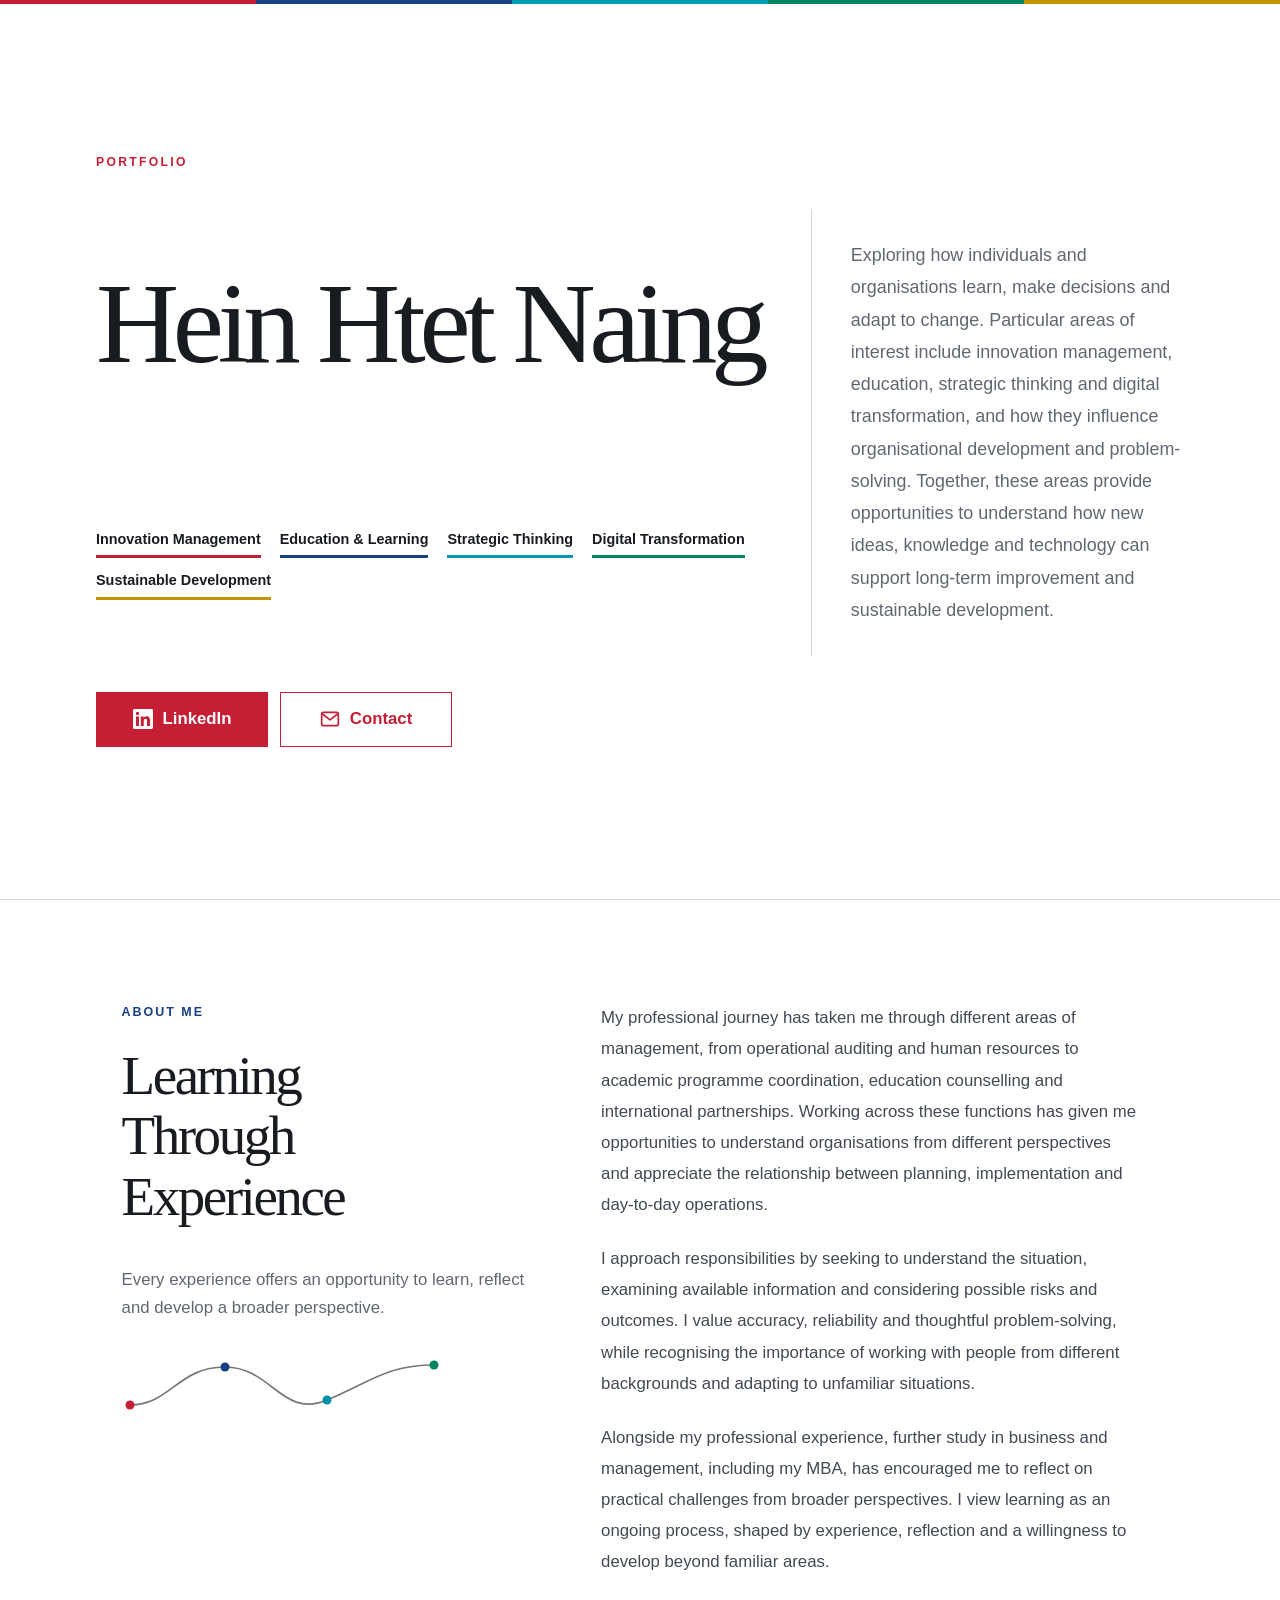
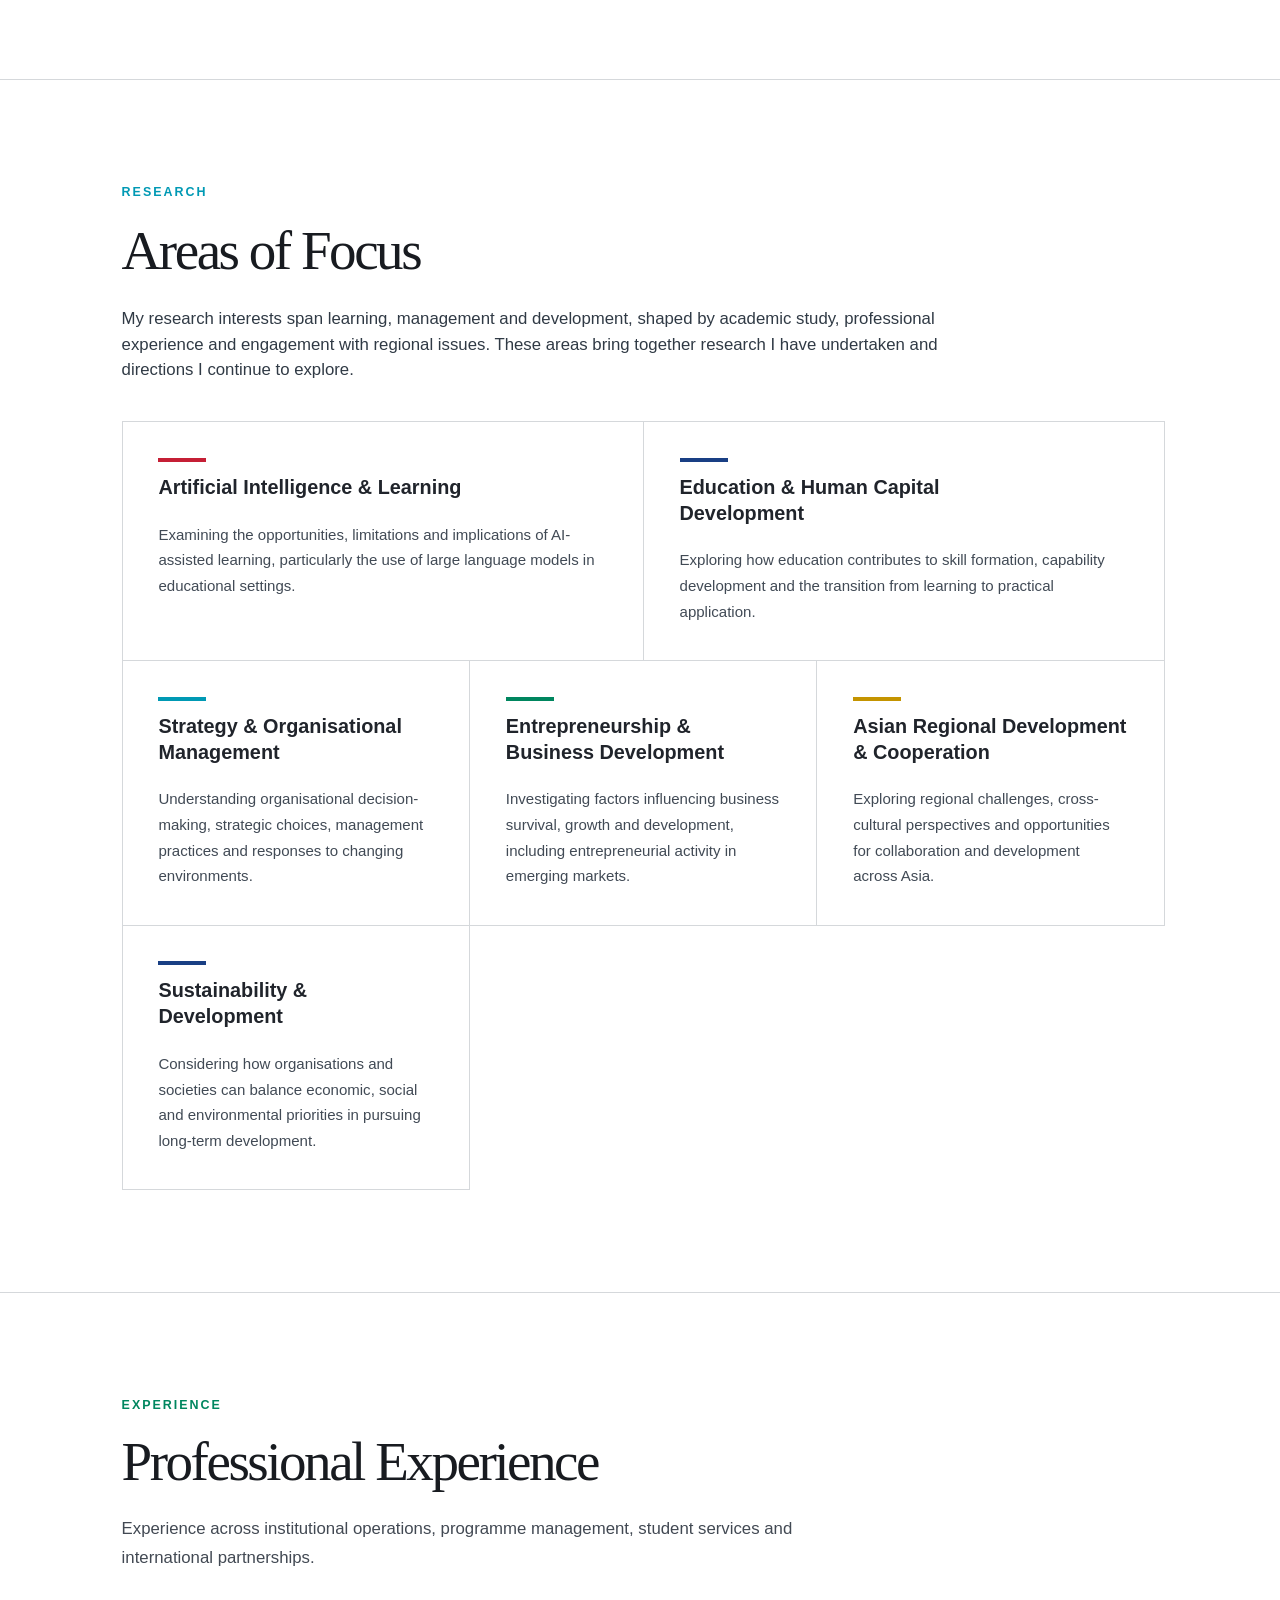
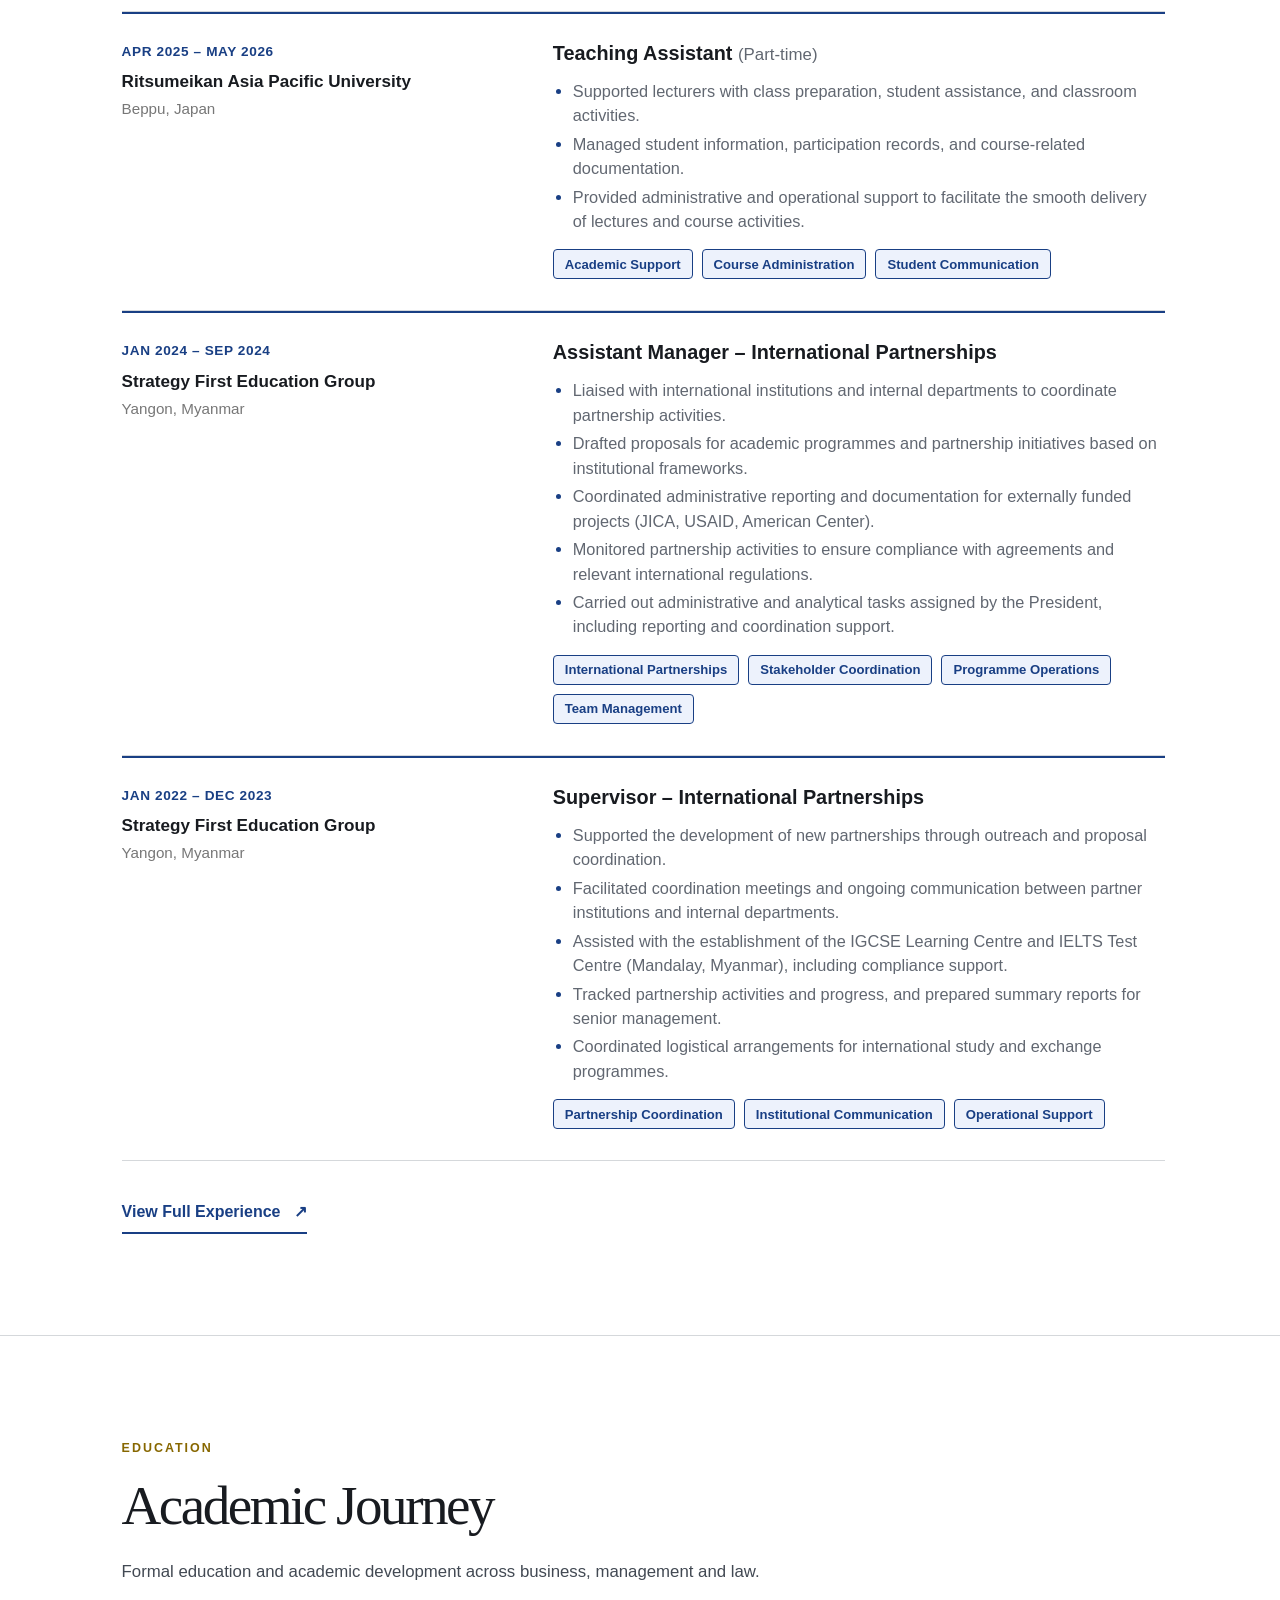
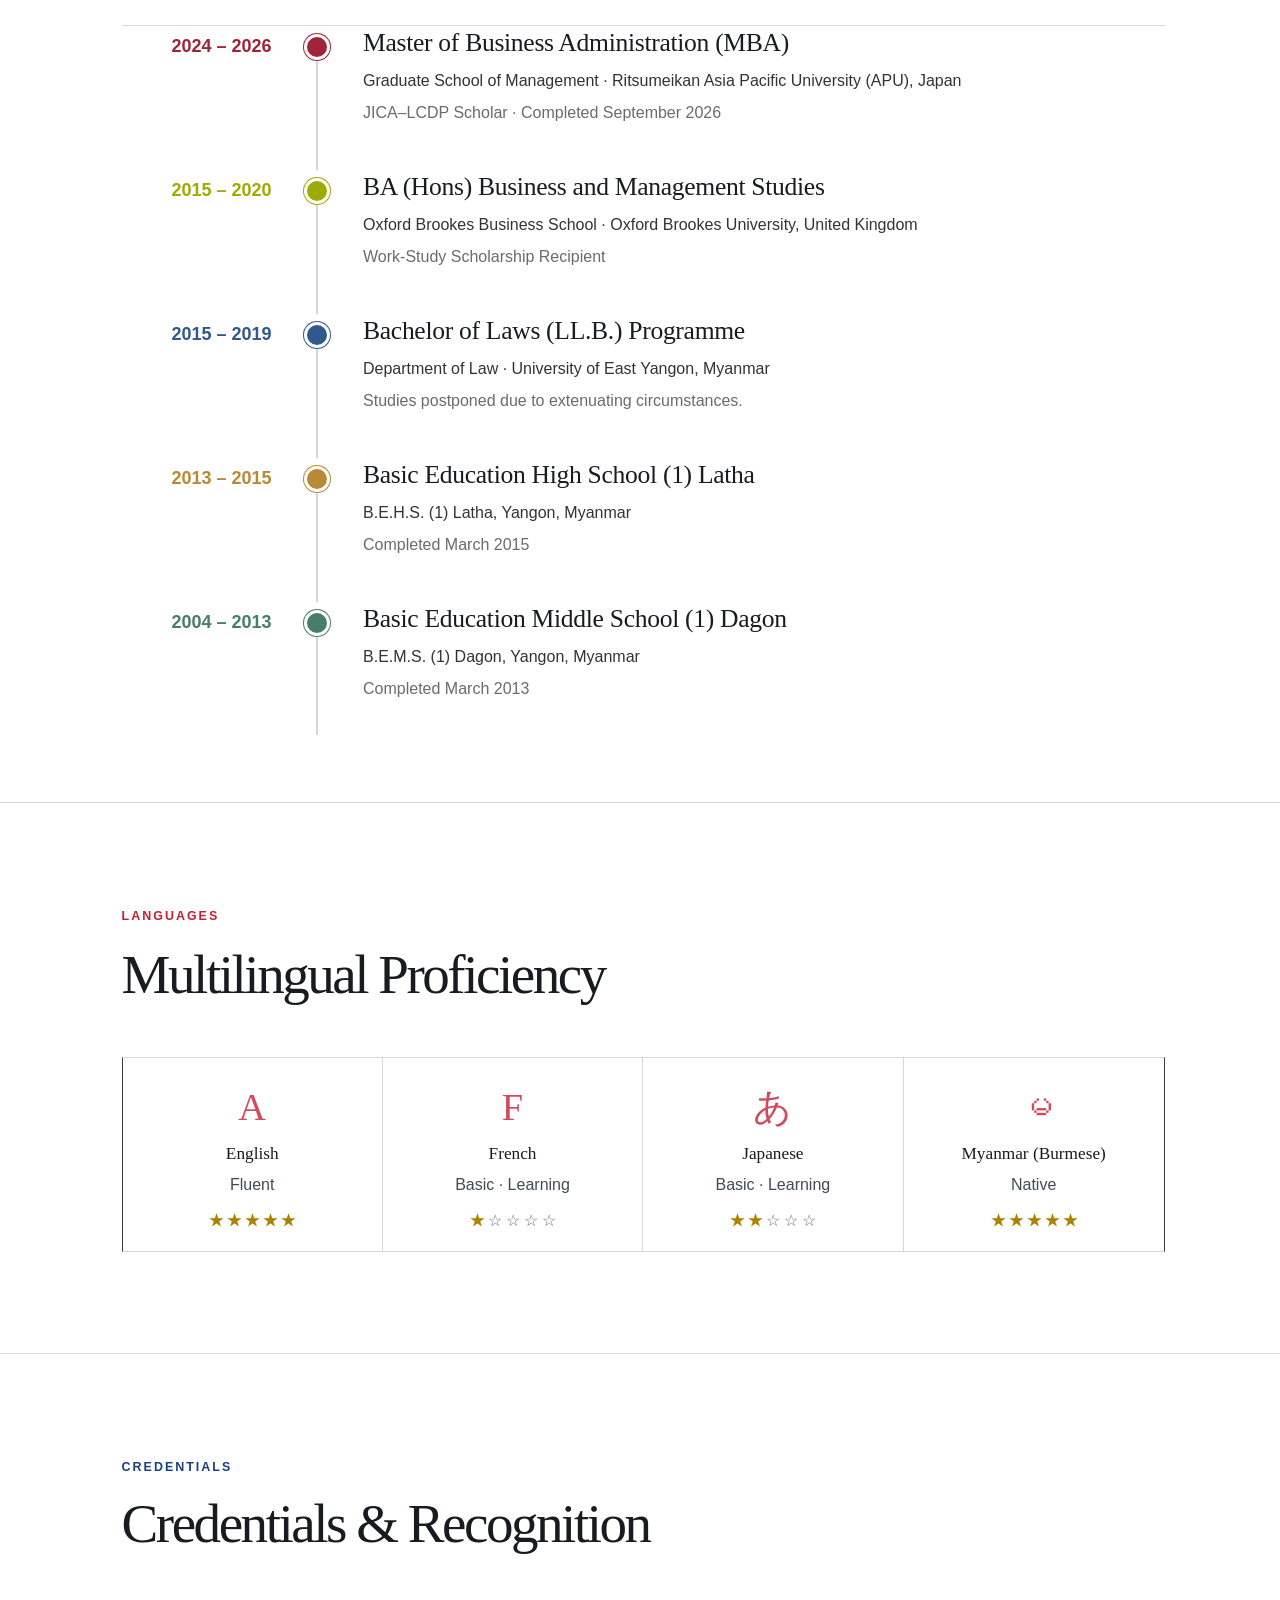
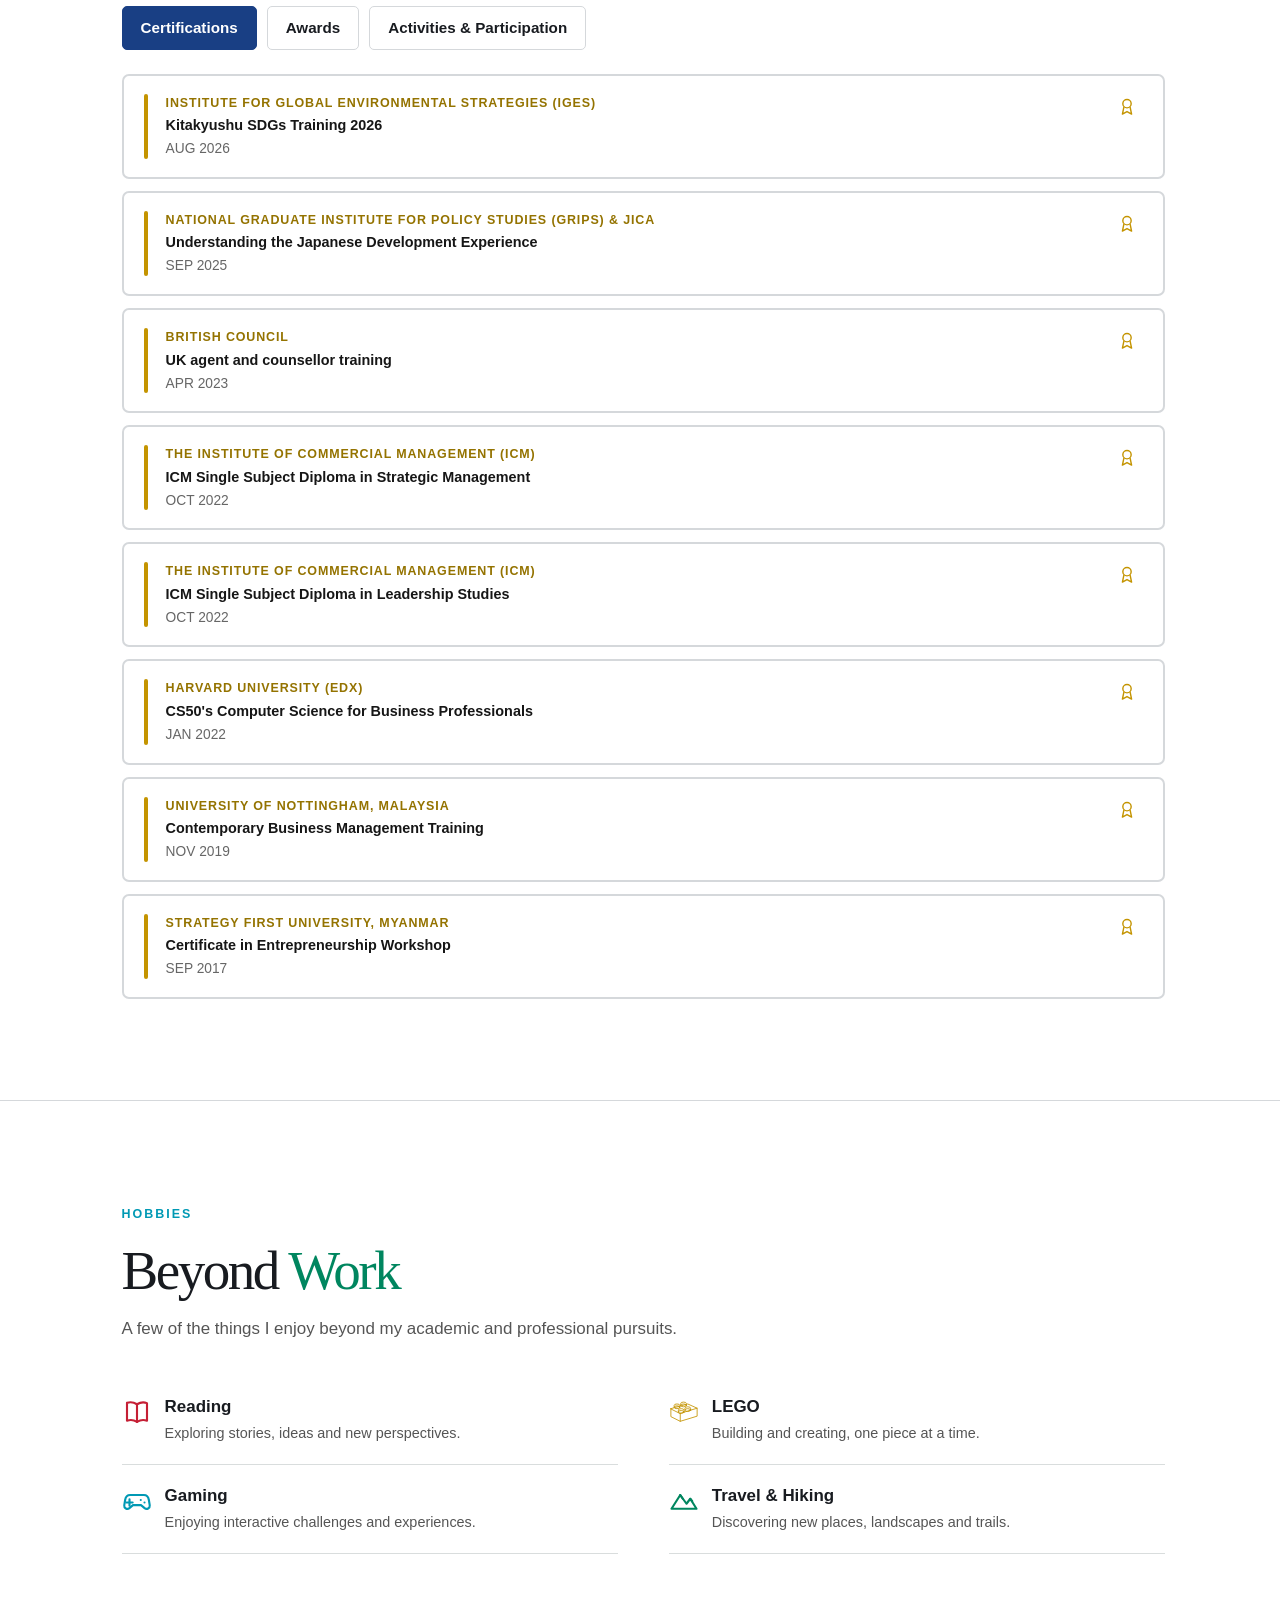
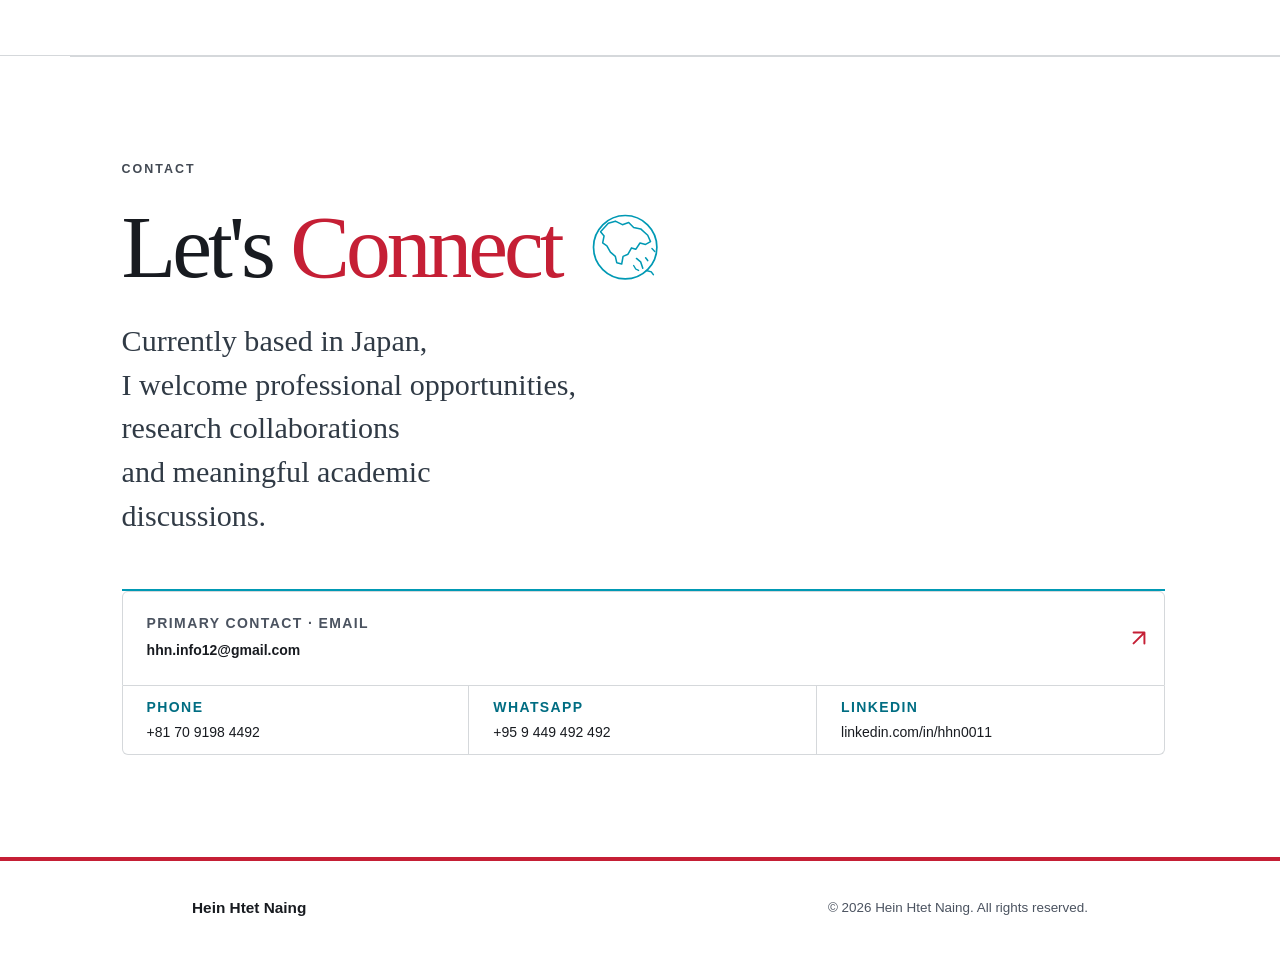
==== commit 1416e4d2: "Refresh redesigned stylesheet after contrast audit" ====
--- a/index.html
+++ b/index.html
@@ -9,7 +9,7 @@
     <link rel="preconnect" href="https://fonts.gstatic.com" crossorigin>
     <link href="https://fonts.googleapis.com/css2?family=Bodoni+Moda:wght@400;500;600&display=swap" rel="stylesheet">
     <link rel="stylesheet" href="css/style.css?v=20261013-mixed1">
-    <link rel="stylesheet" href="css/editorial-v2.css?v=1">
+    <link rel="stylesheet" href="css/editorial-v2.css?v=20261016-contrast2">
     <script src="js/script.js?v=20261013-2" defer></script>
 </head>
 <body>
--- a/css/editorial-v2.css
+++ b/css/editorial-v2.css
@@ -1,86 +1,154 @@
-/* PORTFOLIO WEBSITE 2 — EDITORIAL ACADEMIC DESIGN
-   Inspired by scholarly journals, university publications and Swiss editorial systems.
-   Non-destructive layer: original style.css and all content remain intact. */
-:root {
-  --white: #F7F5F0;
-  --black: #202923;
-  --grey: #59645E;
-  --red: #8C3B3D;
-  --navy: #314C47;
-  --cyan: #799391;
-  --green: #466958;
-  --gold: #BCA66C;
-  --gold-dark: #79643A;
-  --light-border: #D9D9D0;
+/* FIVE-COLOUR ARCHITECTURAL PORTFOLIO — approved October 2026
+   White throughout, original-content preserving, responsive redesign. */
+:root{--white:#fff;--black:#181B20;--grey:#616771;--red:#C51F35;--navy:#193F84;--cyan:#0099B4;--green:#00865F;--gold:#C49400;--gold-dark:#876700;--light-border:#D5D8DB;--nav-space:clamp(38px,5.5vw,88px)}
+html{scroll-padding-top:32px}
+body,body:not(.experience-standalone){background:#fff;color:var(--black);font-family:Arial,Helvetica,sans-serif}
+body:not(.experience-standalone) .Intro{background:#fff!important;border-bottom:1px solid #D5D8DB;position:relative}
+body:not(.experience-standalone) .Intro::before{content:"";position:absolute;top:0;left:0;right:0;height:4px;background:linear-gradient(90deg,var(--red) 0 20%,var(--navy) 20% 40%,var(--cyan) 40% 60%,var(--green) 60% 80%,var(--gold) 80% 100%)}
+body:not(.experience-standalone) .Intro-box{background:#fff;max-width:1500px;margin:0 auto;padding:clamp(75px,8vw,130px) clamp(28px,7.5vw,125px);min-height:96svh;justify-content:center;gap:clamp(22px,4vh,43px);display:grid;grid-template-columns:minmax(0,1.55fr) minmax(220px,.85fr);align-content:center;align-items:center}
+body:not(.experience-standalone) .Intro-label{grid-column:1/-1;color:var(--red);font-size:.76rem;letter-spacing:.19em}
+body:not(.experience-standalone) .Intro h1{grid-column:1;font-family:"Bodoni Moda",Georgia,serif;color:var(--black);font-size:clamp(4.6rem,9vw,9rem);line-height:1.01;letter-spacing:-.055em;max-width:860px}
+body:not(.experience-standalone) .Intro-description{grid-column:2;grid-row:2/4;border-left:1px solid #D5D8DB;padding:30px 0 30px clamp(22px,3vw,52px);font-size:clamp(1.04rem,1.4vw,1.27rem);line-height:1.8;max-width:440px}
+body:not(.experience-standalone) .Intro-interests{grid-column:1;grid-row:3;gap:12px 19px}
+body:not(.experience-standalone) .Intro-interests span{font-size:.9rem;font-weight:650;border-bottom-width:3px}
+body:not(.experience-standalone) .Intro-buttons{grid-column:1/-1;gap:12px}
+body:not(.experience-standalone) .Intro-buttons a{min-height:46px;border-radius:0}
+body:not(.experience-standalone) .Intro-button-primary{background:var(--red)!important;border-color:var(--red)!important;color:#fff!important}
+body:not(.experience-standalone) .Intro-button-secondary{background:#fff!important;border-color:var(--red)!important;color:var(--red)!important}
+body:not(.experience-standalone) .page-content,body:not(.experience-standalone) .content-section,body:not(.experience-standalone) .focus-section,body:not(.experience-standalone) .languages-section,body:not(.experience-standalone) .contact-section{background:#fff!important;color:var(--black)!important}
+body:not(.experience-standalone) .focus-section::before,body:not(.experience-standalone) .languages-section::before,body:not(.experience-standalone) .contact-section::before{background:#fff!important}
+body:not(.experience-standalone) .content-section{padding-top:clamp(64px,8vw,115px);padding-bottom:clamp(68px,8vw,115px)}
+body:not(.experience-standalone) .about-section::after,body:not(.experience-standalone) .focus-section::after,body:not(.experience-standalone) .experience-section::after,body:not(.experience-standalone) .education-section::after,body:not(.experience-standalone) .languages-section::after,body:not(.experience-standalone) .credentials-section::after,body:not(.experience-standalone) .hobbies-section::after{height:1px;background:#D5D8DB}
+body:not(.experience-standalone) .content-section h2{font-family:"Bodoni Moda",Georgia,serif;color:var(--black);font-weight:450;letter-spacing:-.045em;line-height:1.1}
+body:not(.experience-standalone) .content-section p{color:#424953}
+body:not(.experience-standalone) .about-label,body:not(.experience-standalone) .focus-label,body:not(.experience-standalone) .experience-label,body:not(.experience-standalone) .education-label,body:not(.experience-standalone) .languages-label,body:not(.experience-standalone) .credentials-label,body:not(.experience-standalone) .hobbies-label,body:not(.experience-standalone) .contact-label{font-size:.78rem;letter-spacing:.16em}
+body:not(.experience-standalone) .about-label{color:var(--navy)!important}
+body:not(.experience-standalone) .focus-label{color:var(--cyan)!important}
+body:not(.experience-standalone) .experience-label{color:var(--green)!important}
+body:not(.experience-standalone) .education-label{color:var(--gold-dark)!important}
+body:not(.experience-standalone) .languages-label{color:var(--red)!important}
+body:not(.experience-standalone) .credentials-label{color:var(--navy)!important}
+body:not(.experience-standalone) .hobbies-label{color:var(--cyan)!important}
+body:not(.experience-standalone) .contact-label{color:var(--red)!important}
+body:not(.experience-standalone) .about-layout{grid-template-columns:minmax(220px,1fr) minmax(0,1.4fr);gap:clamp(28px,6vw,100px)}
+body:not(.experience-standalone) .about-heading::after{background:var(--navy)}
+body:not(.experience-standalone) .about-title-accent,body:not(.experience-standalone) .focus-title-accent,body:not(.experience-standalone) .experience-title-accent,body:not(.experience-standalone) .education-title-accent,body:not(.experience-standalone) .languages-title-accent,body:not(.experience-standalone) .credentials-title-accent{color:inherit}
+body:not(.experience-standalone) .focus-heading{max-width:1100px}
+body:not(.experience-standalone) .focus-grid{display:grid;grid-template-columns:repeat(6,minmax(0,1fr));gap:0;border-left:1px solid #D5D8DB;border-top:1px solid #D5D8DB;overflow:visible}
+body:not(.experience-standalone) .focus-item{grid-column:span 2;min-width:0;background:#fff!important;color:var(--black)!important;border:0!important;border-right:1px solid #D5D8DB!important;border-bottom:1px solid #D5D8DB!important;border-radius:0!important;padding:clamp(19px,2.8vw,37px)!important;box-shadow:none!important;transform:none!important;min-height:225px;display:flex;flex-direction:column;gap:13px;justify-content:flex-start}
+body:not(.experience-standalone) .focus-item:nth-child(-n+2){grid-column:span 3}
+body:not(.experience-standalone) .focus-number{display:none!important}
+body:not(.experience-standalone) .focus-item::before{content:"";display:block;position:static!important;width:48px;height:4px;flex:none;background:var(--red);border:0!important;transform:none!important}
+body:not(.experience-standalone) .focus-item:nth-child(2)::before{background:var(--navy)}
+body:not(.experience-standalone) .focus-item:nth-child(3)::before{background:var(--cyan)}
+body:not(.experience-standalone) .focus-item:nth-child(4)::before{background:var(--green)}
+body:not(.experience-standalone) .focus-item:nth-child(5)::before{background:var(--gold)}
+body:not(.experience-standalone) .focus-item:nth-child(6)::before{background:var(--navy)}
+body:not(.experience-standalone) .focus-item h3{color:var(--black)!important;max-width:30ch;font-size:clamp(1.13rem,1.55vw,1.43rem);line-height:1.3}
+body:not(.experience-standalone) .focus-item p{color:#525B64!important;font-size:.94rem;line-height:1.7}
+body:not(.experience-standalone) .focus-item:hover{background:#FAFAFA!important}
+body:not(.experience-standalone) .experience-list{border-top:1px solid #D5D8DB}
+body:not(.experience-standalone) .experience-entry{border-bottom:1px solid #D5D8DB;background:#fff}
+body:not(.experience-standalone) .experience-entry:hover{background:#FCFCFC}
+body:not(.experience-standalone) .education-list{border-top:1px solid #D5D8DB}
+body:not(.experience-standalone) .education-entry{border-color:#D5D8DB}
+body:not(.experience-standalone) .language-grid{background:#fff!important;border-top:1px solid #D5D8DB;border-bottom:1px solid #D5D8DB;gap:0}
+body:not(.experience-standalone) .language-cell{background:#fff!important;color:var(--black)!important;border-color:#D5D8DB!important;border-radius:0!important;box-shadow:none!important}
+body:not(.experience-standalone) .language-cell h3{color:var(--black)!important}
+body:not(.experience-standalone) .language-cell p,body:not(.experience-standalone) .language-level{color:#616771!important}
+body:not(.experience-standalone) .language-glyph{color:var(--red)!important;opacity:.8}
+body:not(.experience-standalone) .credentials-tab{border-color:#D5D8DB;background:#fff;color:var(--black)}
+body:not(.experience-standalone) .credentials-tab[aria-selected="true"]{background:var(--navy);border-color:var(--navy);color:#fff}
+body:not(.experience-standalone) .credentials-tab:hover:not([aria-selected="true"]){background:#f7f7f7}
+body:not(.experience-standalone) .credentials-section .credential-item{border-color:#D5D8DB}
+body:not(.experience-standalone) .contact-section{border-top:1px solid #D5D8DB}
+body:not(.experience-standalone) .contact-section h2{font-family:"Bodoni Moda",Georgia,serif;font-size:clamp(3.3rem,7vw,7rem)}
+body:not(.experience-standalone) .contact-section a{color:var(--red)}
+body:not(.experience-standalone) .contact-section p{color:#424953!important}
+body:not(.experience-standalone) .floating-nav{background:#fff;border:1px solid #D5D8DB;box-shadow:0 8px 30px rgba(12,24,38,.09)}
+body:not(.experience-standalone) .floating-nav a.active{background:var(--red);color:#fff}
+body:not(.experience-standalone) .floating-nav a:hover{background:var(--navy);color:#fff}
+body:not(.experience-standalone) > .site-footer{background:#fff;color:var(--black);border-top:4px solid var(--red)}
+body:not(.experience-standalone) > .site-footer a{color:var(--navy)}
+/* Detailed experience page: shared white-based design identity */
+.experience-standalone,.experience-standalone .experience-detail-page{background:#fff;color:var(--black)}
+.experience-standalone .experience-page-header h1,.experience-standalone .experience-skills-section h2,.experience-standalone .experience-languages-section h2,.experience-standalone .experience-contact-section h2{font-family:"Bodoni Moda",Georgia,serif;color:var(--black)}
+.experience-standalone .experience-contact-links a:first-child{background:var(--red);border-color:var(--red);color:#fff}
+.experience-standalone .experience-contact-links a{color:var(--red);border-color:var(--red)}
+.experience-standalone .experience-contact-links a:first-child:hover{background:#9F1930;color:#fff}
+.experience-standalone .experience-detail-footer{background:#fff}
+@media(max-width:900px){
+ body:not(.experience-standalone) .Intro-box{grid-template-columns:minmax(0,1fr) minmax(190px,.8fr);padding-left:clamp(30px,7vw,65px);padding-right:clamp(30px,7vw,65px)}
+ body:not(.experience-standalone) .Intro h1{font-size:clamp(3.7rem,8vw,6rem)}
+ body:not(.experience-standalone) .focus-item{grid-column:span 3}
+ body:not(.experience-standalone) .focus-item:nth-child(-n+2){grid-column:span 3}
 }
-html {scroll-padding-top: 28px}
-body {background:#F7F5F0;color:#202923;letter-spacing:.005em}
-body:not(.experience-standalone) .Intro {
-  background:#F1EFE8;
-  border-bottom:1px solid #C7C9C0;
-  position:relative;
+@media(max-width:768px){
+ body:not(.experience-standalone) .Intro-box{display:flex;min-height:100svh;align-items:stretch;gap:23px;padding:92px 25px 60px}
+ body:not(.experience-standalone) .Intro h1{font-size:clamp(3.65rem,12vw,6rem)}
+ body:not(.experience-standalone) .Intro-description{border-left:0;border-top:1px solid #D5D8DB;padding:20px 0 0;max-width:630px}
+ body:not(.experience-standalone) .Intro-interests{order:2}
+ body:not(.experience-standalone) .Intro-description{order:3}
+ body:not(.experience-standalone) .Intro-buttons{order:4}
+ body:not(.experience-standalone) .content-section{padding-top:60px;padding-bottom:65px}
+ body:not(.experience-standalone) .focus-grid{grid-template-columns:repeat(2,minmax(0,1fr))}
+ body:not(.experience-standalone) .focus-item,body:not(.experience-standalone) .focus-item:nth-child(-n+2){grid-column:span 1;min-height:200px;padding:20px!important}
+ body:not(.experience-standalone) .focus-item h3{font-size:1.1rem}
 }
-body:not(.experience-standalone) .Intro::before {
-  content:"";position:absolute;top:0;left:0;right:0;height:6px;
-  background:#314C47;
+@media(max-width:520px){
+ body:not(.experience-standalone) .focus-grid{grid-template-columns:1fr}
+ body:not(.experience-standalone) .focus-item,body:not(.experience-standalone) .focus-item:nth-child(-n+2){grid-column:span 1;min-height:0;padding:22px!important}
+ body:not(.experience-standalone) .Intro h1{font-size:clamp(3.3rem,13vw,4.6rem)}
+ body:not(.experience-standalone) .language-grid{grid-template-columns:repeat(2,minmax(0,1fr))}
 }
-.Intro-box {background:transparent;max-width:1460px;margin-inline:auto;justify-content:center;gap:clamp(22px,3.5vh,38px)}
-.Intro-label {font-size:.78rem;letter-spacing:.22em;text-transform:uppercase;color:#8C3B3D}
-.Intro h1 {font-size:clamp(3.6rem,8.3vw,8rem);letter-spacing:-.05em;line-height:1.04;max-width:1150px}
-.Intro-description {font-size:clamp(1rem,1.3vw,1.2rem);line-height:1.85;max-width:760px;color:#46554D}
-.Intro-interests {gap:10px 20px}
-.Intro-interests span {font-size:.89rem;font-weight:500;letter-spacing:.01em;border-bottom-width:2px;padding-bottom:5px}
-.Intro-buttons a {border-radius:2px;min-height:48px;transition:background .2s,color .2s,border-color .2s}
-.Intro-button-primary {background:#314C47!important;border-color:#314C47!important}
-.Intro-button-secondary {border-color:#819189!important}
-body:not(.experience-standalone) .page-content {background:#F7F5F0}
-body:not(.experience-standalone) .content-section {scroll-margin-top:28px}
-body:not(.experience-standalone) .content-section h2 {
-  font-family:"Bodoni Moda",Georgia,serif;
-  font-weight:500;
-  letter-spacing:-.035em;
-  line-height:1.2;
-}
-body:not(.experience-standalone) .about-section,
-body:not(.experience-standalone) .experience-section,
+@media(prefers-reduced-motion:reduce){body:not(.experience-standalone) .focus-item{transition:none!important}}
+
+
+/* ACCESSIBILITY PATCH — dark-mode remnants on white backgrounds */
+body:not(.experience-standalone) .focus-introduction,
+body:not(.experience-standalone) .languages-introduction,
+body:not(.experience-standalone) .contact-intro{color:#424953!important}
+body:not(.experience-standalone) .focus-section h2,
+body:not(.experience-standalone) .languages-section h2,
+body:not(.experience-standalone) .contact-section h2{color:#181B20!important}
+body:not(.experience-standalone) .contact-title-accent{color:var(--red)!important}
+body:not(.experience-standalone) .contact-primary-address,
+body:not(.experience-standalone) .contact-method-value{color:#181B20!important}
+body:not(.experience-standalone) .contact-primary .contact-method-label{color:#5B626B!important}
+body:not(.experience-standalone) .contact-method-label{color:#006D82!important}
+body:not(.experience-standalone) .contact-primary,
+body:not(.experience-standalone) .contact-method{color:#181B20!important;border-color:#D5D8DB!important}
+body:not(.experience-standalone) .contact-primary:hover .contact-primary-address,
+body:not(.experience-standalone) .contact-method:hover .contact-method-value{color:var(--navy)!important}
+body:not(.experience-standalone) .language-stars .star-filled{color:#AC8200!important}
+body:not(.experience-standalone) .language-stars .star-empty{color:#6A7078!important}
+body:not(.experience-standalone) .focus-item h3,
+body:not(.experience-standalone) .focus-item p{color:#20242B!important}
+body:not(.experience-standalone) .focus-item p{color:#4E5660!important}
+
+
+/* WHITE-BACKGROUND CONTRAST AUDIT — October 2026 */
+body:not(.experience-standalone) .focus-section,
 body:not(.experience-standalone) .languages-section,
-body:not(.experience-standalone) .hobbies-section {background:#F7F5F0;color:#202923}
-body:not(.experience-standalone) .focus-section,
-body:not(.experience-standalone) .education-section,
-body:not(.experience-standalone) .credentials-section {background:#EDEFE9;color:#202923}
-body:not(.experience-standalone) .about-section::after,
-body:not(.experience-standalone) .focus-section::after,
-body:not(.experience-standalone) .experience-section::after,
-body:not(.experience-standalone) .education-section::after,
-body:not(.experience-standalone) .languages-section::after,
-body:not(.experience-standalone) .credentials-section::after,
-body:not(.experience-standalone) .hobbies-section::after {height:1px;background:#C7C9C0}
-body:not(.experience-standalone) .floating-nav {
-  background:#F7F5F0;border:1px solid #C7C9C0;
-  box-shadow:0 8px 32px rgba(20,35,26,.08);
-}
-body:not(.experience-standalone) .floating-nav a.active {background:#314C47;color:#fff}
-body:not(.experience-standalone) .floating-nav a:hover {background:#8C3B3D;color:#fff}
-body:not(.experience-standalone) .contact-section {background:#253C36;color:#F7F5F0}
-body:not(.experience-standalone) > .site-footer {background:#253C36;color:#F7F5F0;border-top:1px solid #61726A}
-body:not(.experience-standalone) a:focus-visible,
-body:not(.experience-standalone) button:focus-visible {outline:3px solid #8C3B3D;outline-offset:4px}
-/* Detailed employment page uses the same material palette and typographic system. */
-.experience-standalone,
-.experience-standalone .experience-detail-page {background:#F7F5F0;color:#202923}
-.experience-standalone .experience-page-header h1,
-.experience-standalone .experience-skills-section h2,
-.experience-standalone .experience-languages-section h2,
-.experience-standalone .experience-contact-section h2 {font-family:"Bodoni Moda",Georgia,serif;letter-spacing:-.035em}
-.experience-standalone .experience-contact-links a:first-child {background:#314C47;border-color:#314C47;color:#fff}
-.experience-standalone .experience-contact-links a {border-color:#314C47;color:#314C47}
-.experience-standalone .site-footer.experience-detail-footer {background:#F7F5F0;border-color:#314C47}
-@media(max-width:768px){
-  .Intro-box {padding:90px 25px 65px;gap:24px}
-  .Intro h1 {font-size:clamp(3.2rem,12vw,5.3rem)}
-  .Intro-interests {gap:8px 14px}
-  .Intro-interests span {font-size:.84rem}
-  .Intro-description {font-size:1rem;line-height:1.75}
-  body:not(.experience-standalone) .floating-nav {background:#F7F5F0}
-}
-@media(prefers-reduced-motion:reduce){.Intro-buttons a{transition:none}}
+body:not(.experience-standalone) .contact-section{color:#181B20!important}
+body:not(.experience-standalone) .focus-section .focus-introduction,
+body:not(.experience-standalone) .languages-section .languages-introduction,
+body:not(.experience-standalone) .contact-section .contact-intro{color:#303A45!important}
+body:not(.experience-standalone) .focus-section h2,
+body:not(.experience-standalone) .languages-section h2,
+body:not(.experience-standalone) .contact-section h2{color:#181B20!important}
+body:not(.experience-standalone) .contact-primary,
+body:not(.experience-standalone) .contact-method{background:#fff!important;color:#181B20!important}
+body:not(.experience-standalone) .contact-primary-address,
+body:not(.experience-standalone) .contact-method-value{color:#181B20!important}
+body:not(.experience-standalone) .contact-primary .contact-method-label{color:#4B5360!important}
+body:not(.experience-standalone) .contact-primary .contact-link-arrow{color:var(--red)!important}
+body:not(.experience-standalone) > .site-footer,
+body:not(.experience-standalone) > .site-footer .footer-inner{background:#fff!important;color:#181B20!important}
+body:not(.experience-standalone) > .site-footer .footer-name{color:#181B20!important}
+body:not(.experience-standalone) > .site-footer .footer-copyright{color:#4B5360!important}
+body:not(.experience-standalone) > .site-footer .footer-back-top{color:var(--navy)!important}
+body:not(.experience-standalone) > .site-footer .footer-back-top:hover{color:var(--red)!important}
+body:not(.experience-standalone) .contact-title-accent{color:var(--red)!important}
+body:not(.experience-standalone) .focus-item p{color:#414A55!important}
+body:not(.experience-standalone) .language-cell .language-level{color:#414A55!important}
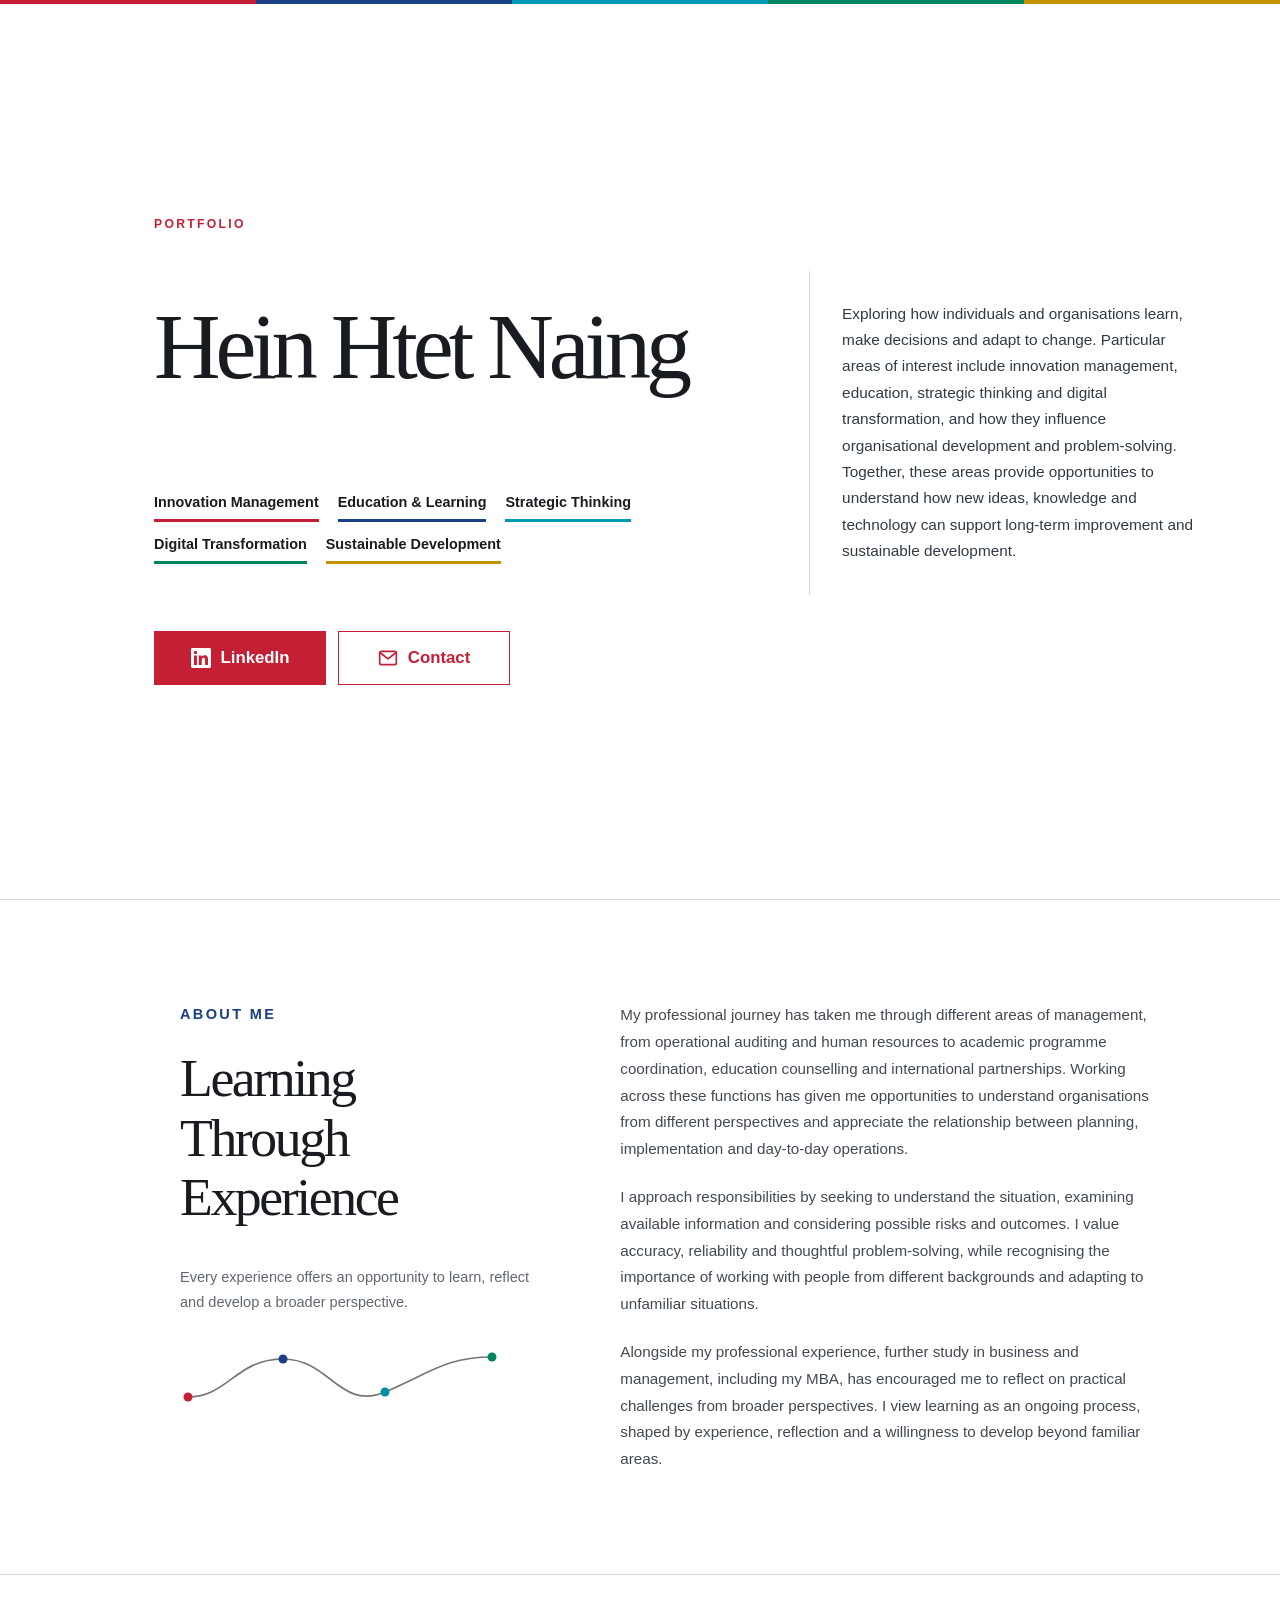
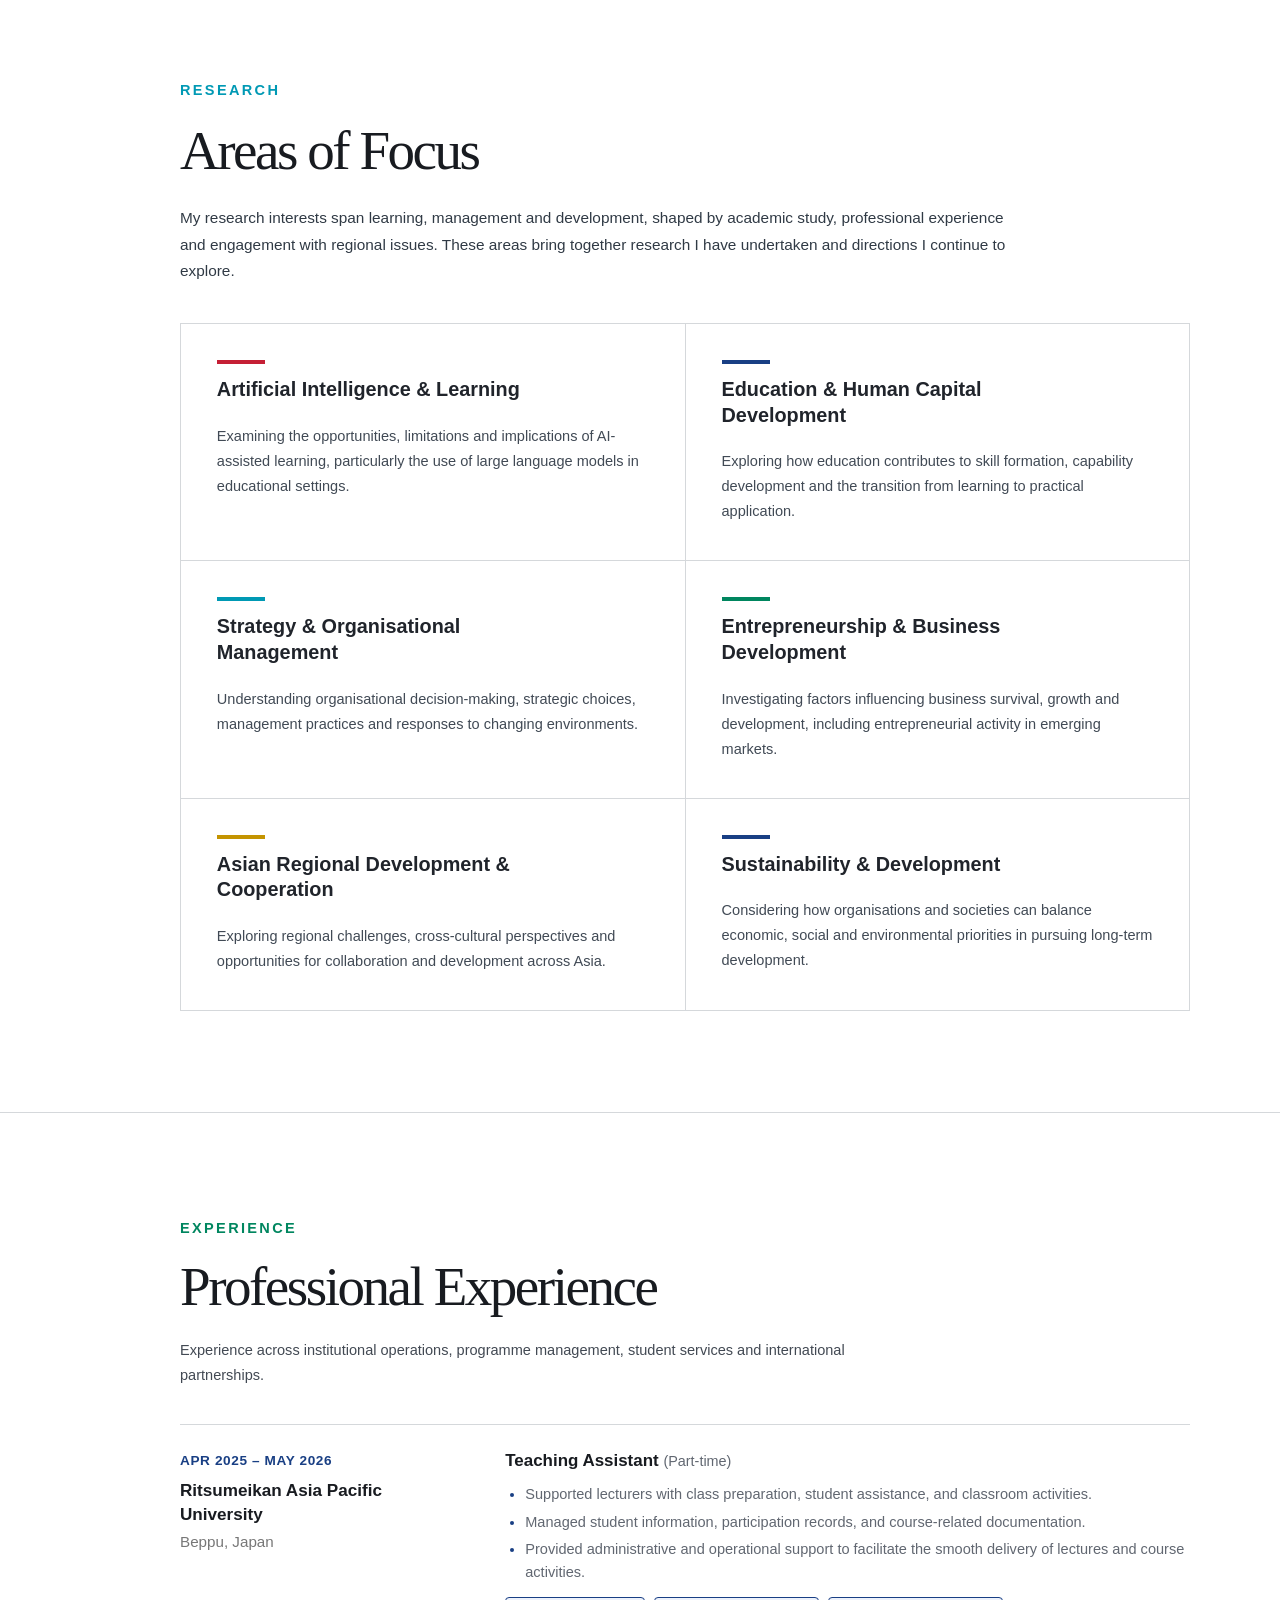
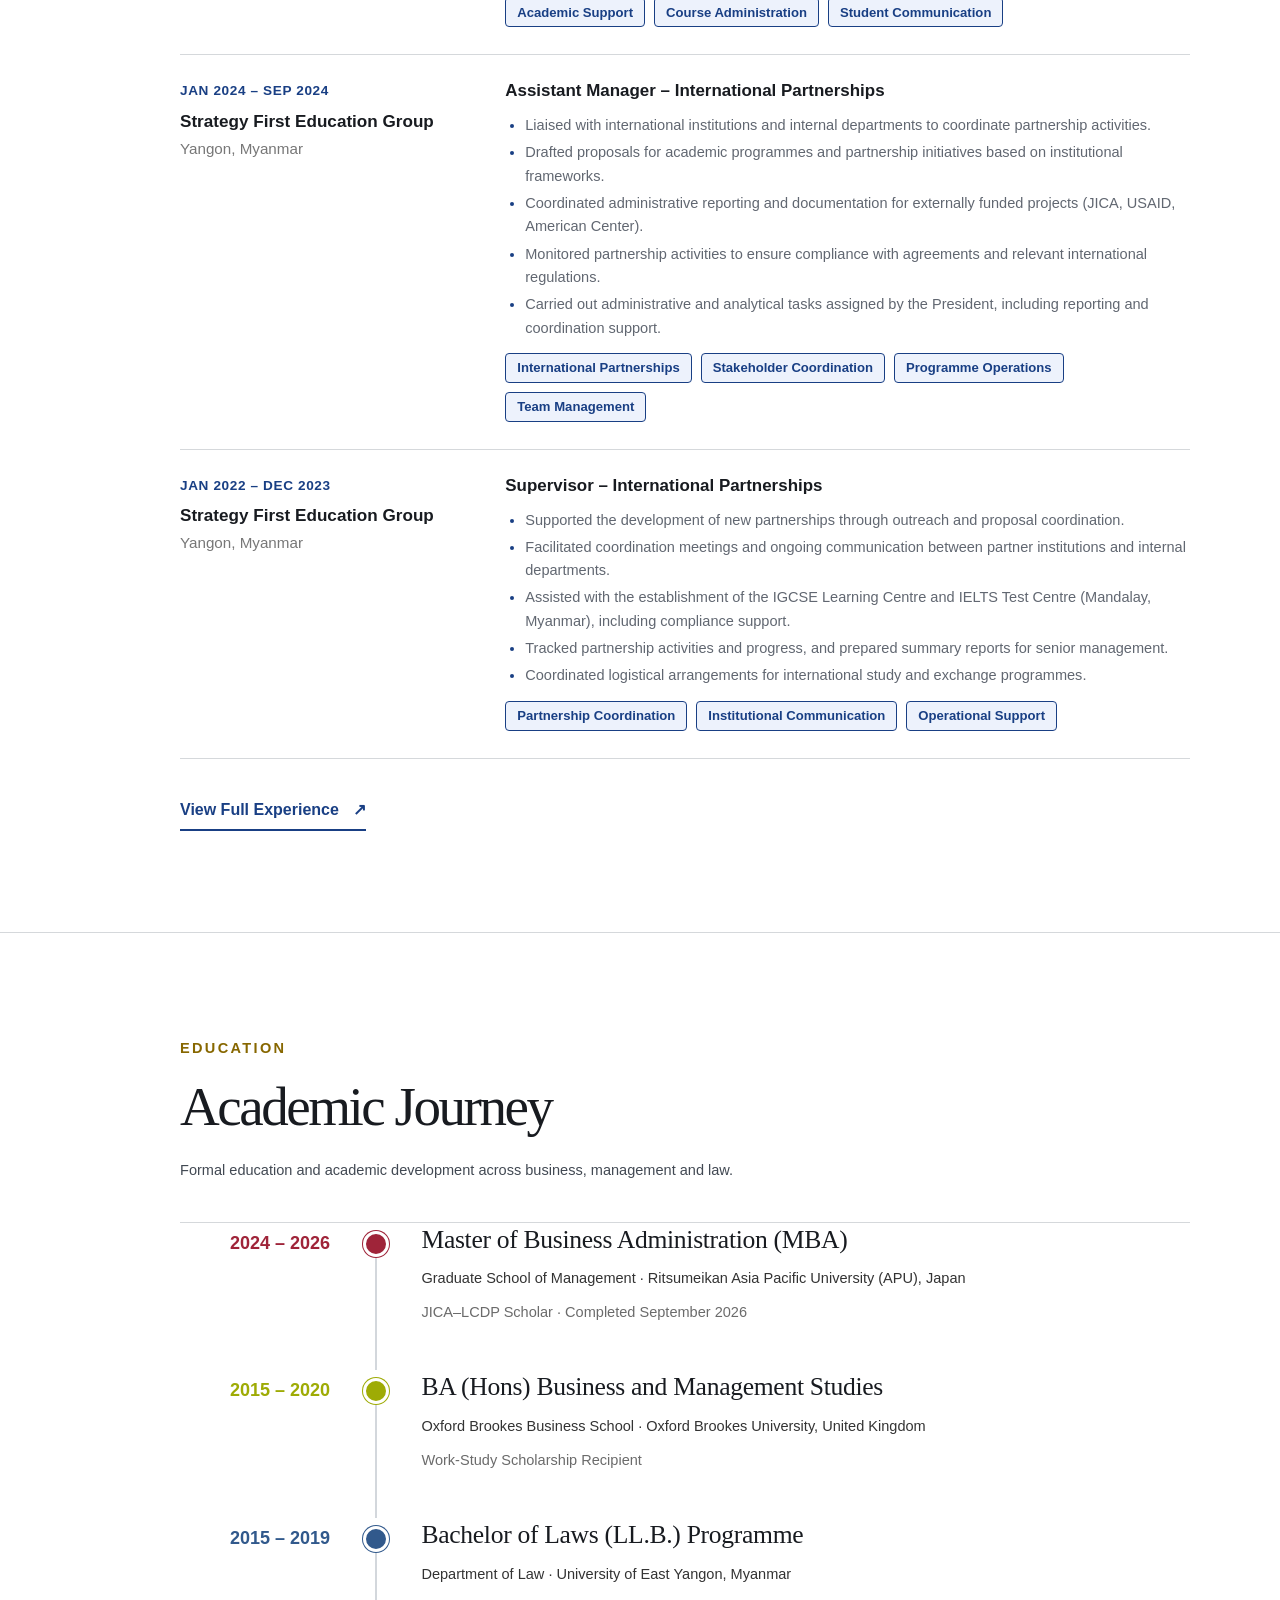
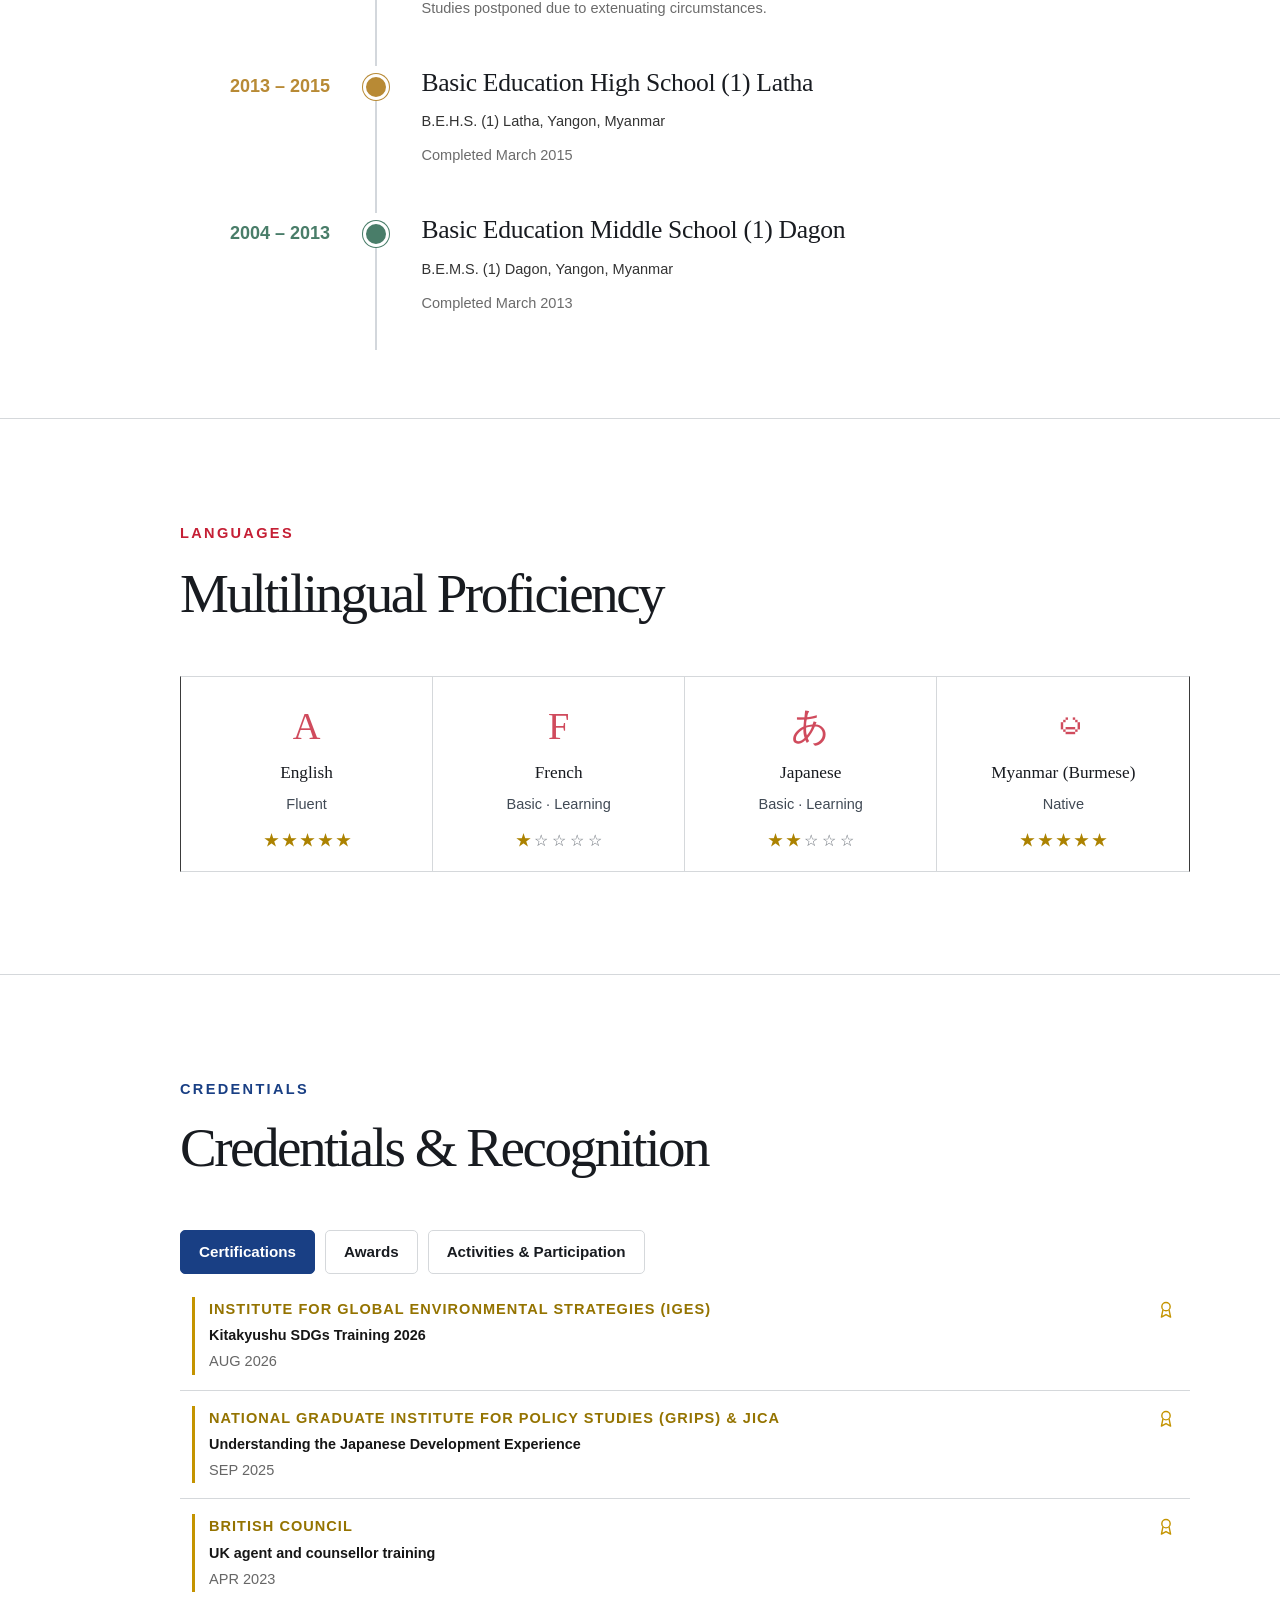
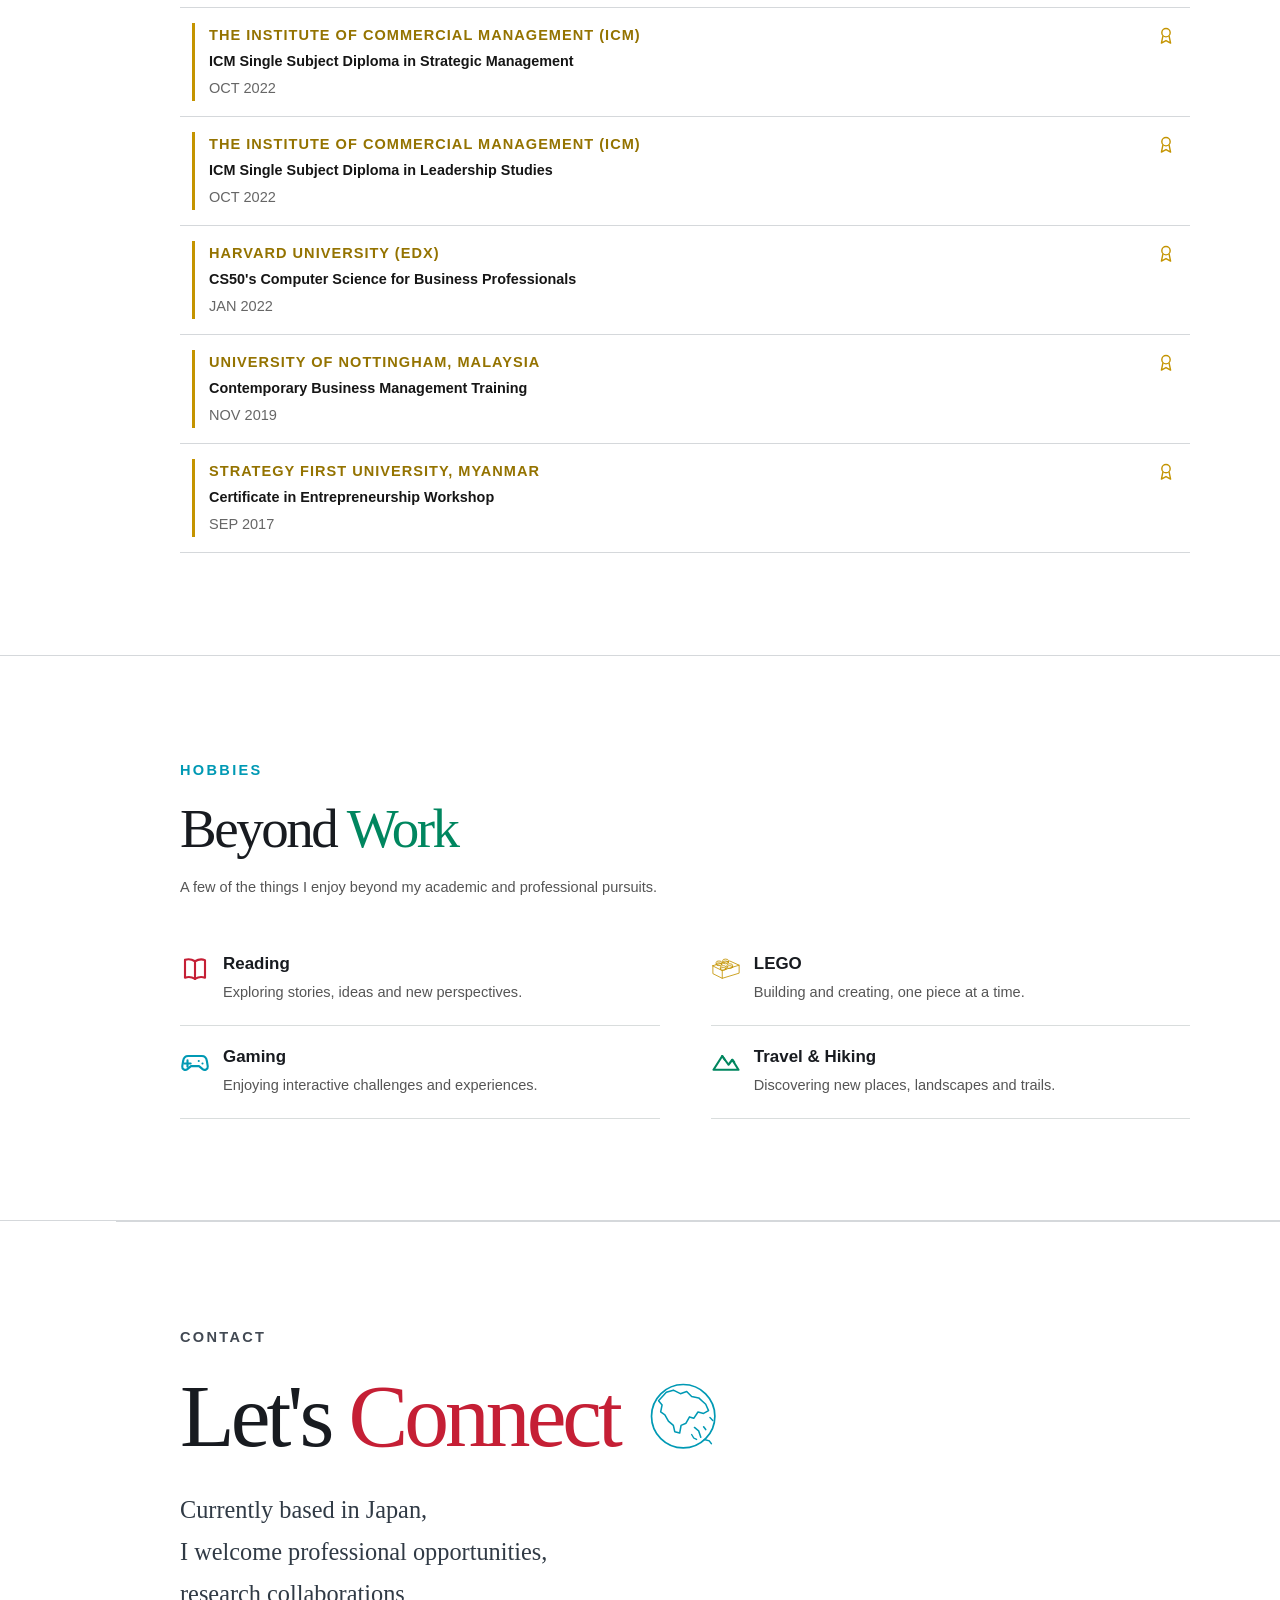
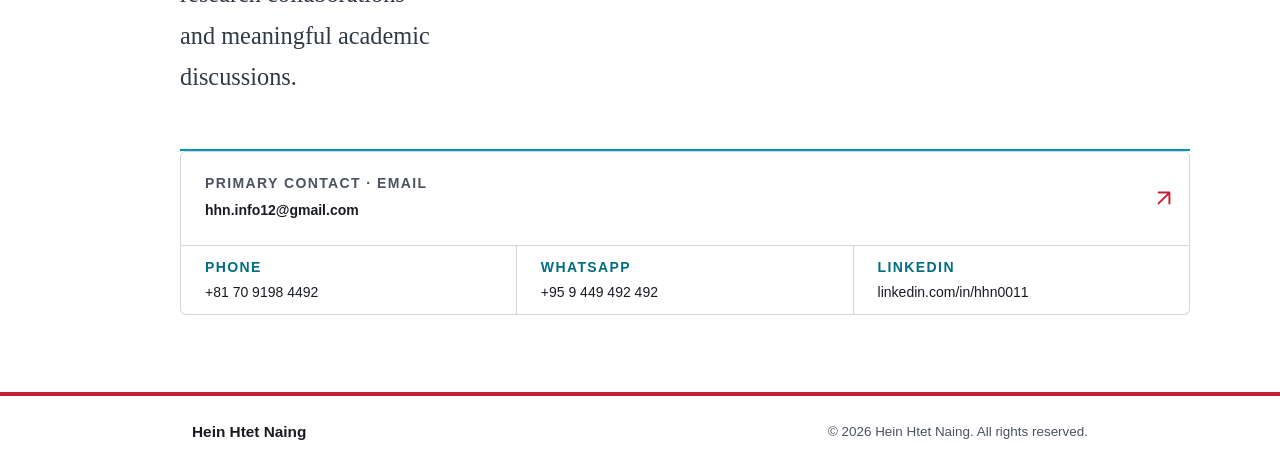
==== commit aae5cb00: "Load updated responsive layout and print CSS" ====
--- a/index.html
+++ b/index.html
@@ -9,7 +9,7 @@
     <link rel="preconnect" href="https://fonts.gstatic.com" crossorigin>
     <link href="https://fonts.googleapis.com/css2?family=Bodoni+Moda:wght@400;500;600&display=swap" rel="stylesheet">
     <link rel="stylesheet" href="css/style.css?v=20261013-mixed1">
-    <link rel="stylesheet" href="css/editorial-v2.css?v=20261016-contrast2">
+    <link rel="stylesheet" href="css/editorial-v2.css?v=20261016-layout3">
     <script src="js/script.js?v=20261013-2" defer></script>
 </head>
 <body>
--- a/css/editorial-v2.css
+++ b/css/editorial-v2.css
@@ -152,3 +152,85 @@
 body:not(.experience-standalone) .contact-title-accent{color:var(--red)!important}
 body:not(.experience-standalone) .focus-item p{color:#414A55!important}
 body:not(.experience-standalone) .language-cell .language-level{color:#414A55!important}
+
+
+/* LAYOUT REFINEMENT — based on 13-page print review (Oct 2026)
+   Keep the original five-colour palette and all existing content. */
+@media screen and (min-width:769px){
+ body:not(.experience-standalone){--nav-space:116px}
+ body:not(.experience-standalone) .floating-nav{left:18px;width:64px}
+ body:not(.experience-standalone) .page-content{padding-left:var(--nav-space)}
+ body:not(.experience-standalone) .Intro-box{padding-left:max(140px,calc(var(--nav-space) + 38px));padding-right:clamp(48px,6vw,110px);grid-template-columns:minmax(0,1.35fr) minmax(275px,.9fr);column-gap:clamp(35px,5vw,85px)}
+ body:not(.experience-standalone) .Intro h1{font-size:clamp(4rem,7.2vw,7.6rem)}
+ body:not(.experience-standalone) .Intro-description{max-width:510px;padding-left:clamp(20px,2.5vw,42px)}
+ body:not(.experience-standalone) .content-section{padding-left:clamp(36px,5vw,80px);padding-right:clamp(40px,7vw,110px)}
+}
+body:not(.experience-standalone) .Intro-description{font-size:clamp(.96rem,1.15vw,1.06rem)!important;line-height:1.72;color:#303A45}
+body:not(.experience-standalone) .content-section p,
+body:not(.experience-standalone) .experience-responsibilities,
+body:not(.experience-standalone) .education-details p,
+body:not(.experience-standalone) .hobby-card p{font-size:clamp(.91rem,1.05vw,1rem);line-height:1.72}
+body:not(.experience-standalone) .focus-introduction,
+body:not(.experience-standalone) .languages-introduction{font-size:clamp(.96rem,1.08vw,1.06rem)!important;line-height:1.65}
+body:not(.experience-standalone) .about-biography p{font-size:clamp(.95rem,1.05vw,1.02rem);line-height:1.76}
+body:not(.experience-standalone) .about-layout{grid-template-columns:minmax(240px,.88fr) minmax(0,1.38fr);align-items:start}
+body:not(.experience-standalone) .about-section h2{font-size:clamp(2.8rem,4.2vw,4.5rem)}
+body:not(.experience-standalone) .content-section{scroll-margin-top:20px}
+body:not(.experience-standalone) .focus-grid{grid-template-columns:repeat(6,minmax(0,1fr))}
+body:not(.experience-standalone) .focus-item:nth-child(1),
+body:not(.experience-standalone) .focus-item:nth-child(2){grid-column:span 3}
+body:not(.experience-standalone) .focus-item:nth-child(3),
+body:not(.experience-standalone) .focus-item:nth-child(4),
+body:not(.experience-standalone) .focus-item:nth-child(5),
+body:not(.experience-standalone) .focus-item:nth-child(6){grid-column:span 3}
+body:not(.experience-standalone) .focus-item{min-height:200px}
+body:not(.experience-standalone) .experience-entry{grid-template-columns:minmax(175px,.72fr) minmax(0,1.8fr);gap:clamp(25px,4vw,70px);padding:24px 0 27px;border-top:0}
+body:not(.experience-standalone) .experience-list{margin-top:35px}
+body:not(.experience-standalone) .experience-detail h4{font-size:clamp(1.06rem,1.3vw,1.25rem);line-height:1.4}
+body:not(.experience-standalone) .experience-responsibilities{line-height:1.6}
+body:not(.experience-standalone) .experience-tags{margin-top:13px}
+body:not(.experience-standalone) .education-entry{row-gap:12px}
+body:not(.experience-standalone) .credentials-panel{gap:0}
+body:not(.experience-standalone) .credential-item{border:0!important;border-bottom:1px solid #D5D8DB!important;border-radius:0!important;padding:15px 12px!important;gap:14px;background:#fff!important}
+body:not(.experience-standalone) .credential-item::before{flex:0 0 3px;width:3px;background:var(--gold);border-radius:0}
+body:not(.experience-standalone) .credential-item:hover{background:#FAFAFA!important}
+body:not(.experience-standalone) .credentials-tabs{margin-bottom:8px}
+body:not(.experience-standalone) .contact-intro{font-size:clamp(1.2rem,1.9vw,1.75rem)!important;line-height:1.48}
+body:not(.experience-standalone) .contact-section{padding-bottom:clamp(56px,6vw,95px)}
+body:not(.experience-standalone) > .site-footer .footer-inner{min-height:74px;padding-block:22px}
+@media screen and (min-width:769px) and (max-width:1030px){
+ body:not(.experience-standalone) .Intro-box{grid-template-columns:minmax(0,1fr) minmax(235px,.85fr)}
+ body:not(.experience-standalone) .Intro h1{font-size:clamp(3.7rem,6.4vw,5.5rem)}
+}
+@media screen and (max-width:768px){
+ body:not(.experience-standalone) .page-content{padding-left:0}
+ body:not(.experience-standalone) .Intro-box{padding-inline:clamp(22px,5vw,36px)}
+ body:not(.experience-standalone) .Intro h1{font-size:clamp(3.45rem,11vw,5.8rem)}
+ body:not(.experience-standalone) .content-section{padding-inline:clamp(23px,5vw,42px)}
+ body:not(.experience-standalone) .focus-grid{grid-template-columns:repeat(2,minmax(0,1fr))}
+ body:not(.experience-standalone) .focus-item:nth-child(n){grid-column:span 1}
+ body:not(.experience-standalone) .experience-entry{grid-template-columns:1fr;gap:12px}
+ body:not(.experience-standalone) .about-layout{grid-template-columns:1fr;gap:28px}
+}
+@media screen and (max-width:520px){
+ body:not(.experience-standalone) .focus-grid{grid-template-columns:1fr}
+ body:not(.experience-standalone) .focus-item:nth-child(n){grid-column:span 1}
+}
+@media print{
+ @page{margin:15mm}
+ html,body{scroll-behavior:auto!important}
+ body{font-size:10pt!important}
+ .skip-link,.floating-nav,.mobile-menu-button,.nav-tooltip{display:none!important}
+ body:not(.experience-standalone) .page-content{padding-left:0!important}
+ body:not(.experience-standalone) .Intro-box{min-height:auto!important;padding:24px 20px!important;grid-template-columns:1.4fr 1fr!important}
+ body:not(.experience-standalone) .Intro h1{font-size:58pt!important}
+ body:not(.experience-standalone) .content-section{padding:28px 20px!important;break-inside:auto}
+ body:not(.experience-standalone) .focus-item,
+ body:not(.experience-standalone) .credential-item,
+ body:not(.experience-standalone) .experience-entry,
+ body:not(.experience-standalone) .education-entry,
+ body:not(.experience-standalone) .language-cell{break-inside:avoid}
+ body:not(.experience-standalone) .contact-section{padding-bottom:30px!important}
+ body:not(.experience-standalone) > .site-footer{padding:8px 20px!important}
+ body:not(.experience-standalone) > .site-footer .footer-inner{min-height:0!important;padding:10px 0!important}
+}
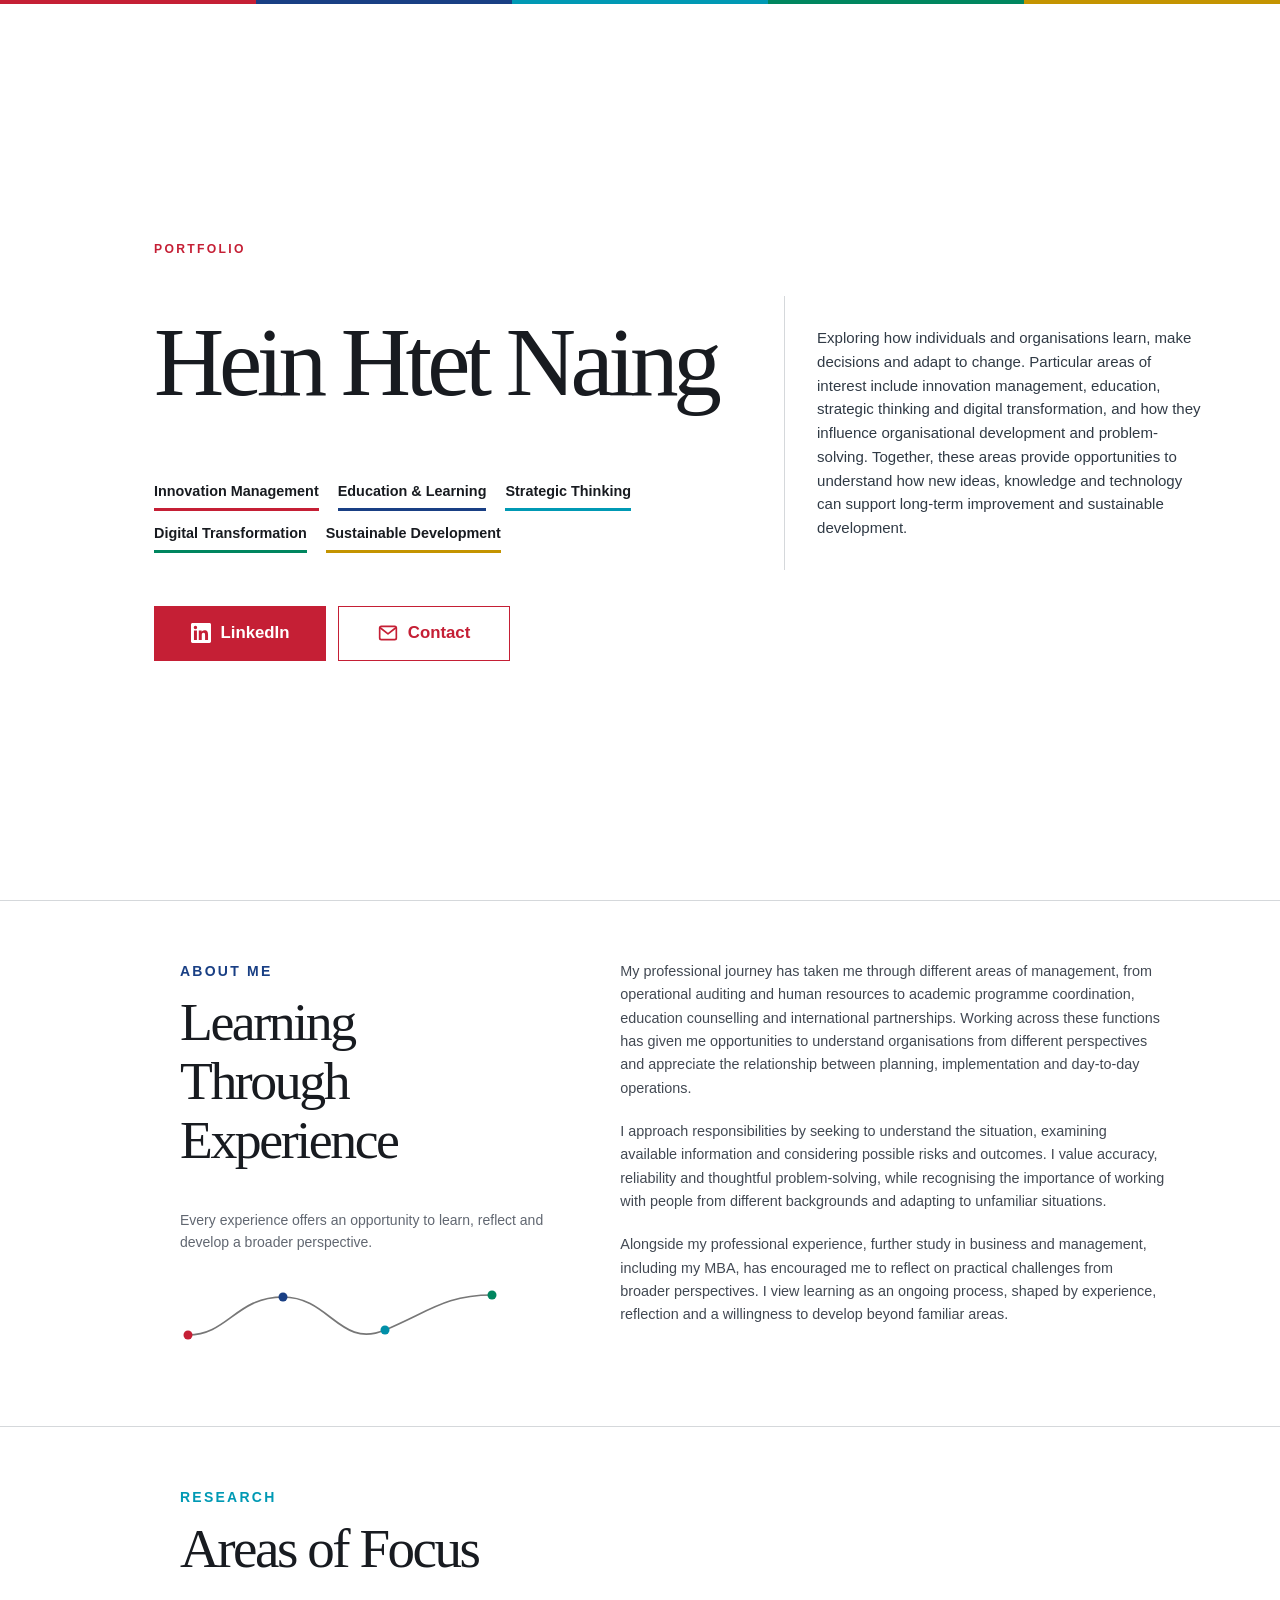
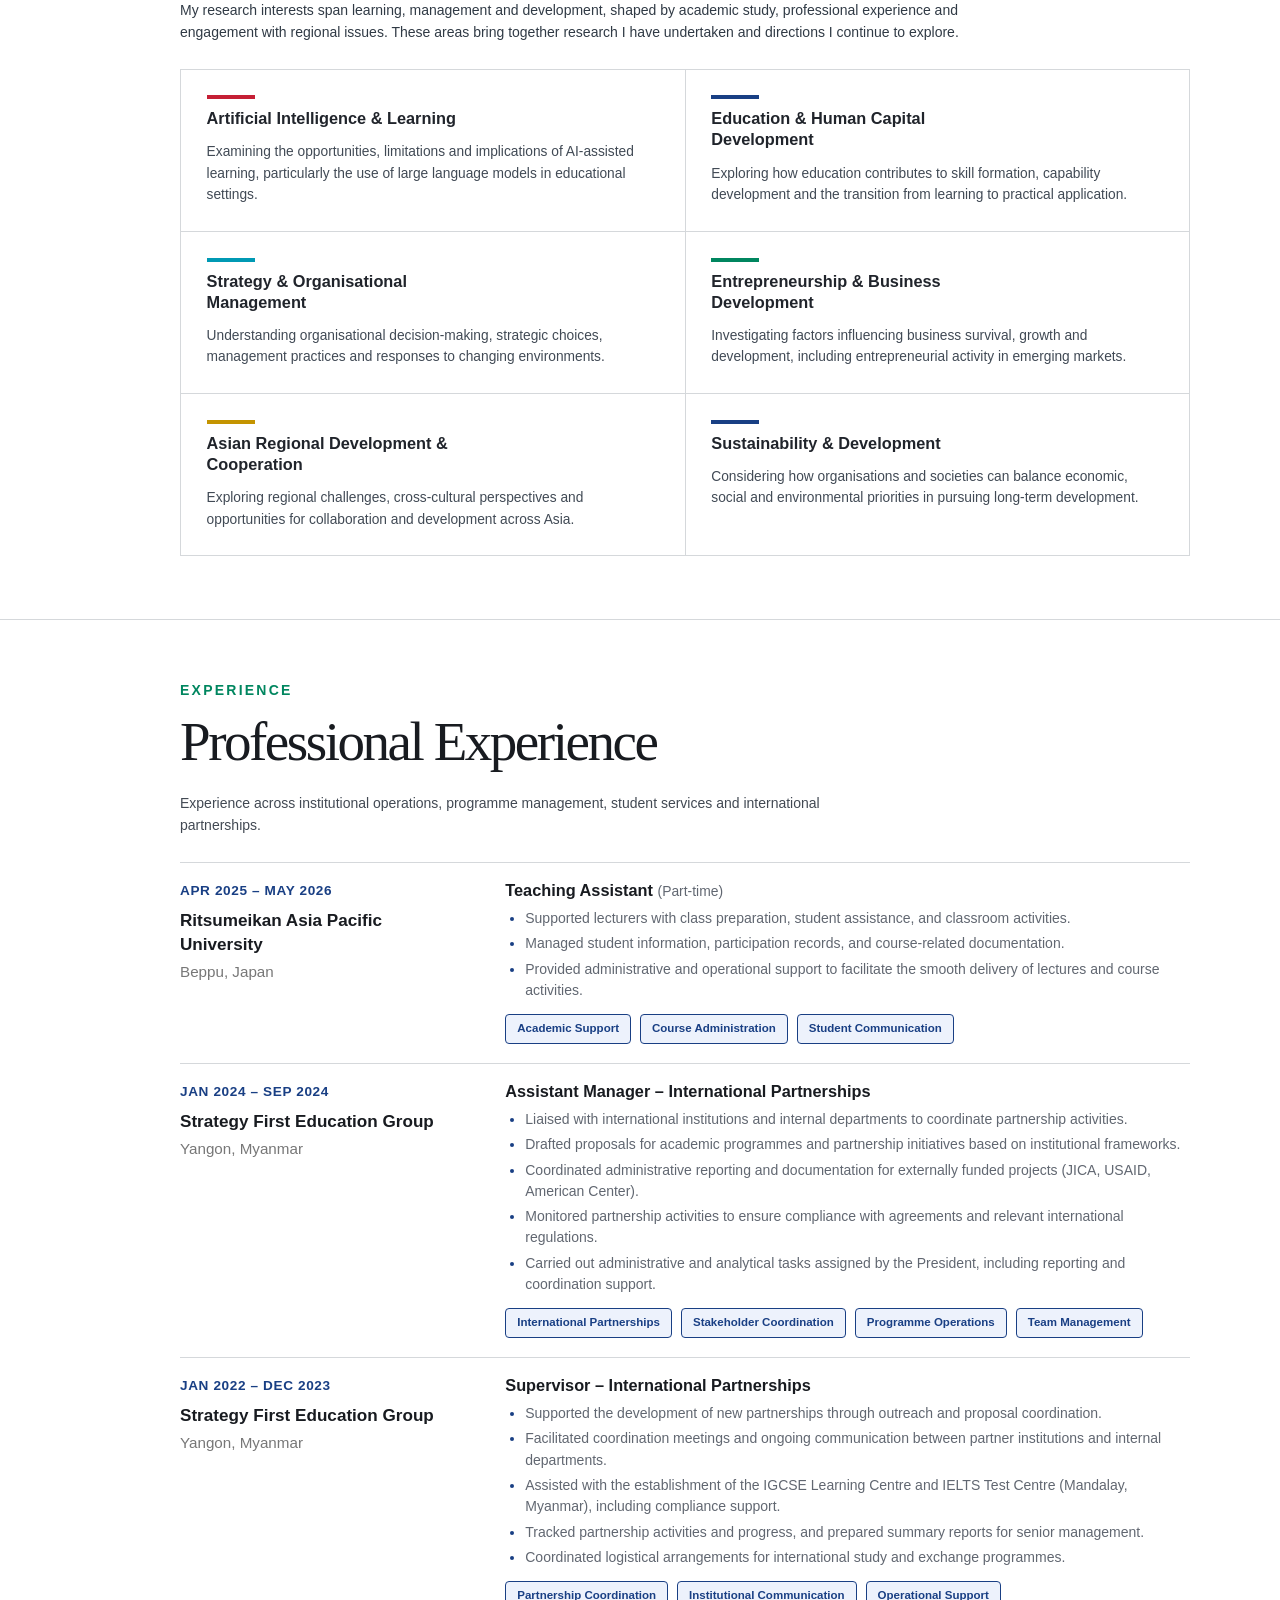
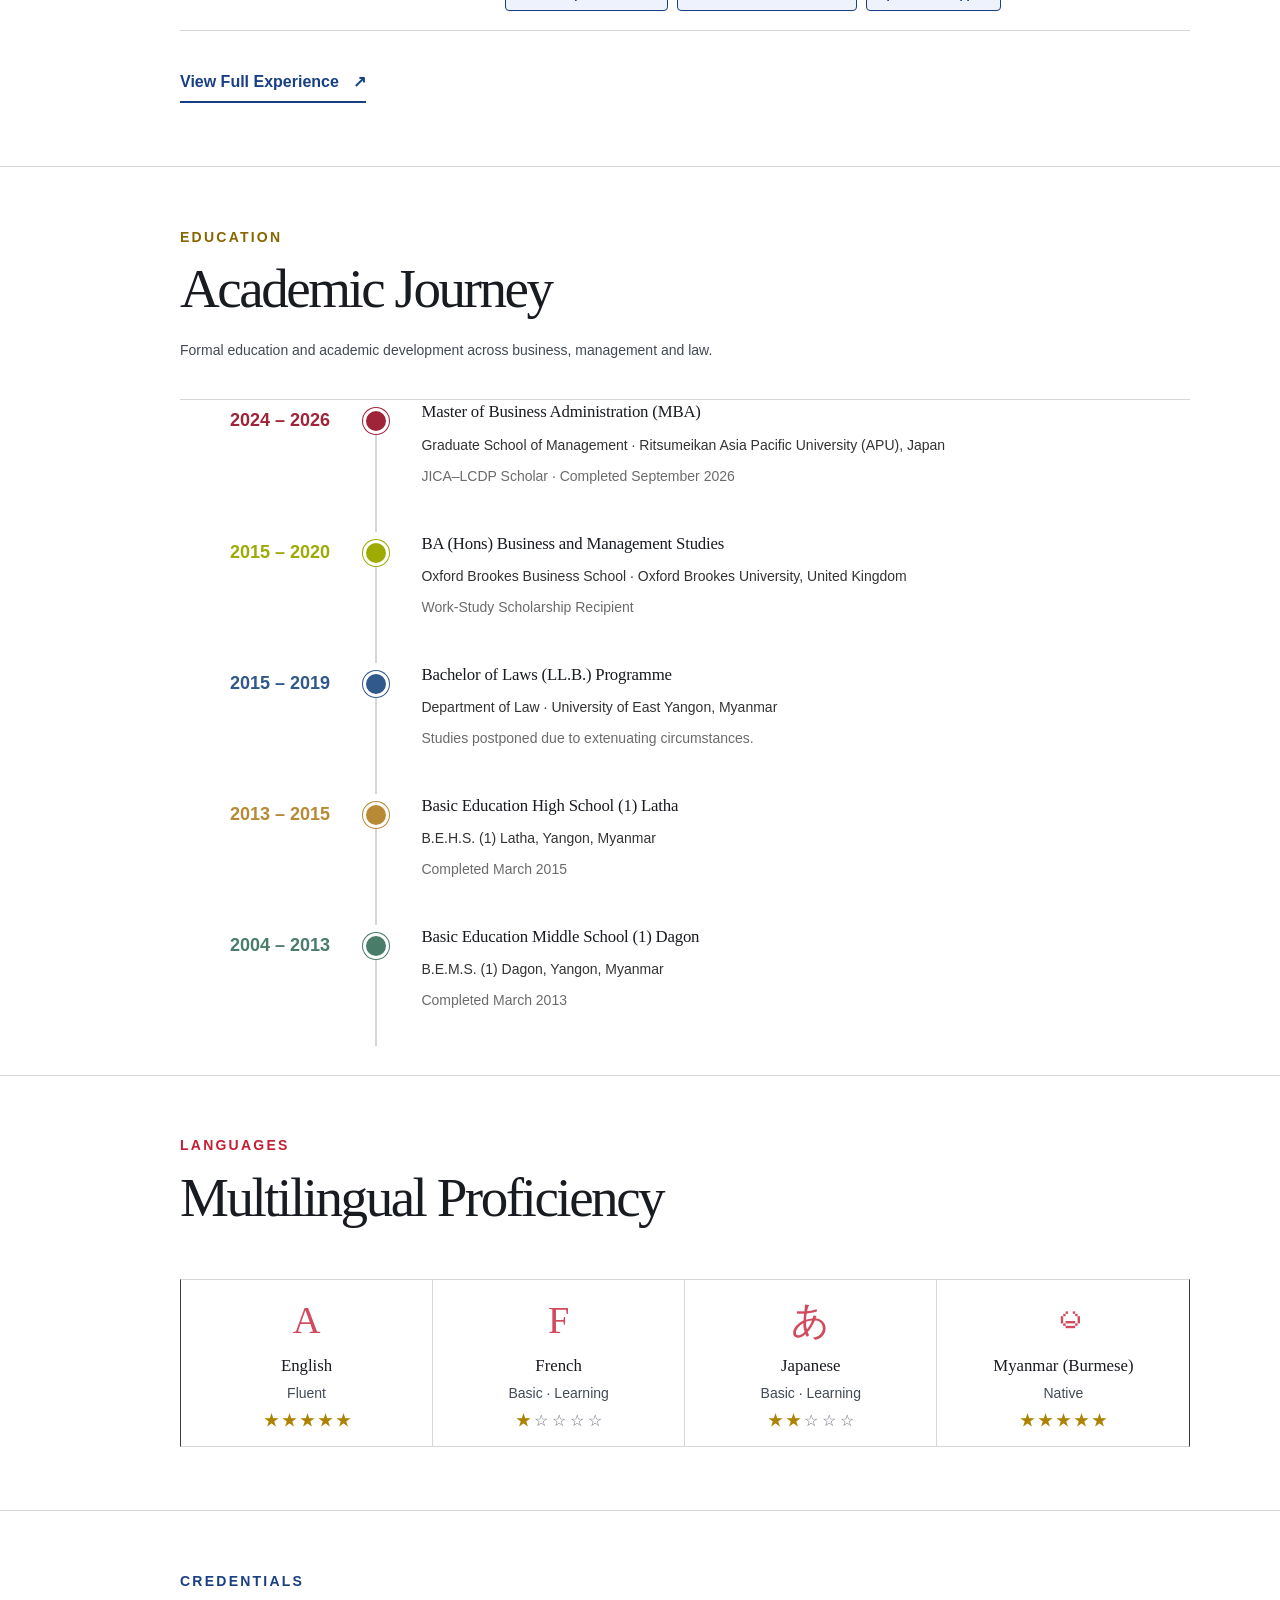
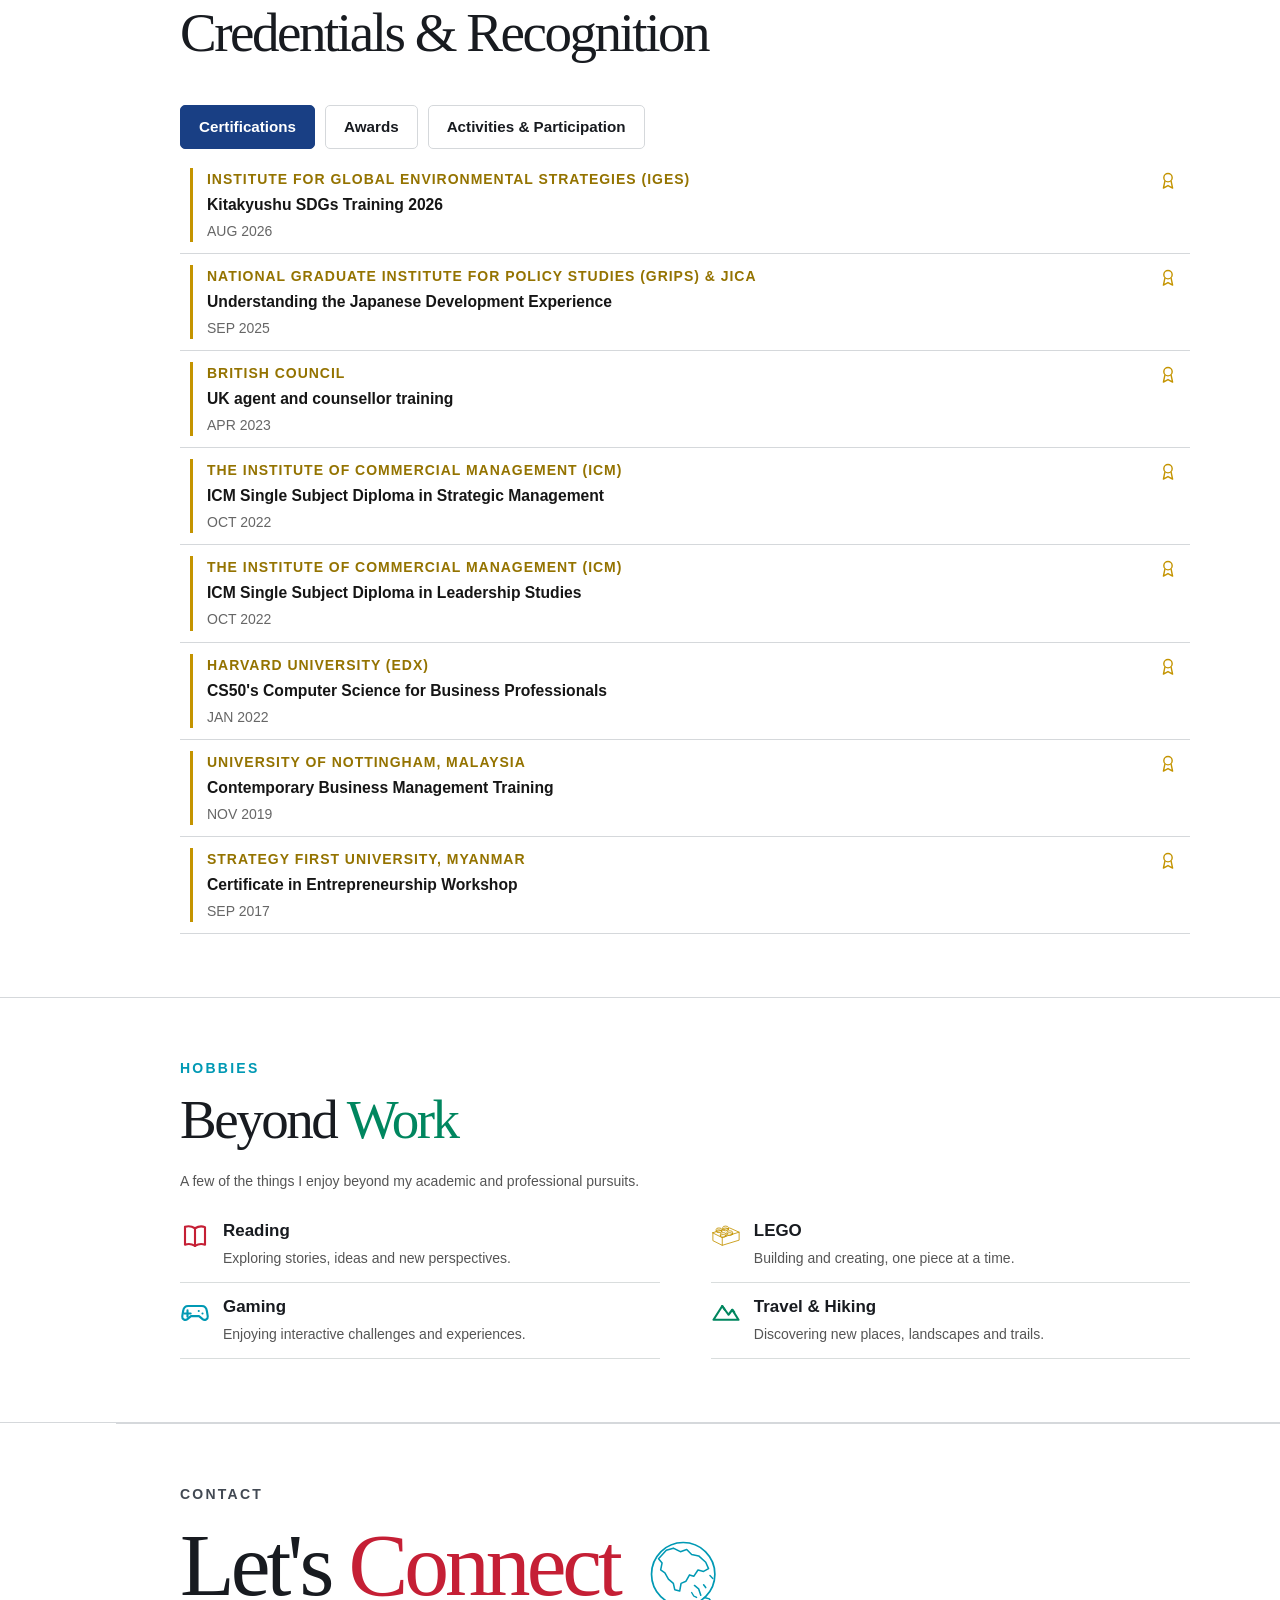
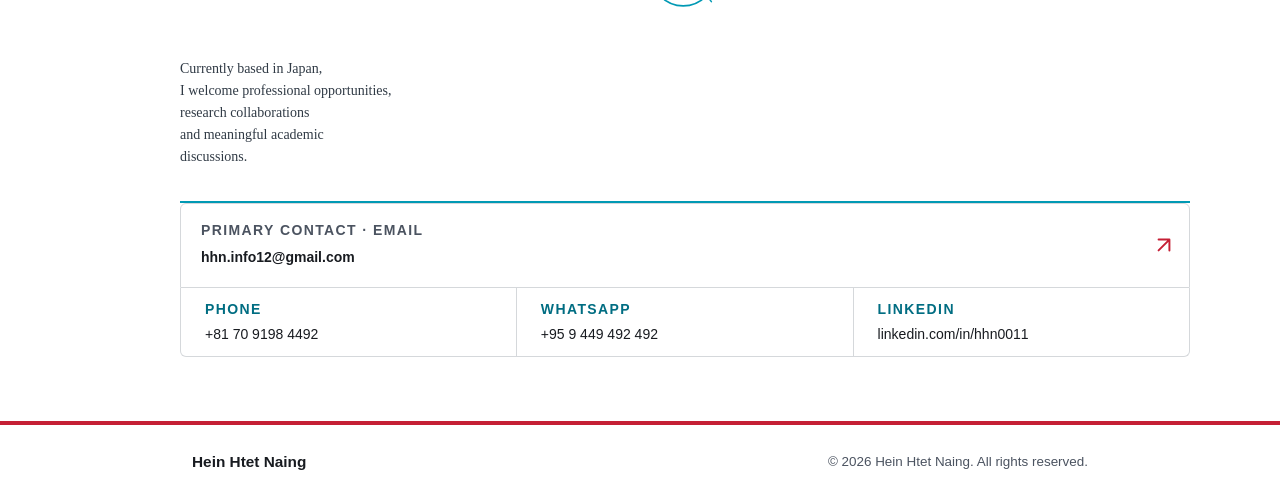
==== commit 7bc8032b: "Load updated compact portfolio typography and spacing" ====
--- a/index.html
+++ b/index.html
@@ -9,7 +9,7 @@
     <link rel="preconnect" href="https://fonts.gstatic.com" crossorigin>
     <link href="https://fonts.googleapis.com/css2?family=Bodoni+Moda:wght@400;500;600&display=swap" rel="stylesheet">
     <link rel="stylesheet" href="css/style.css?v=20261013-mixed1">
-    <link rel="stylesheet" href="css/editorial-v2.css?v=20261016-layout3">
+    <link rel="stylesheet" href="css/editorial-v2.css?v=20261016-compact4">
     <script src="js/script.js?v=20261013-2" defer></script>
 </head>
 <body>
--- a/css/editorial-v2.css
+++ b/css/editorial-v2.css
@@ -234,3 +234,62 @@
  body:not(.experience-standalone) > .site-footer{padding:8px 20px!important}
  body:not(.experience-standalone) > .site-footer .footer-inner{min-height:0!important;padding:10px 0!important}
 }
+
+
+/* COMPACT EDITORIAL RHYTHM — October 2026
+   Full-height hero; compact sections; restrained body typography. */
+@media screen{
+ body:not(.experience-standalone) .Intro{min-height:100svh}
+ body:not(.experience-standalone) .Intro-box{min-height:100svh}
+ body:not(.experience-standalone) .content-section{padding-top:clamp(43px,4.6vw,68px)!important;padding-bottom:clamp(45px,5vw,72px)!important}
+ body:not(.experience-standalone) .about-label,
+ body:not(.experience-standalone) .focus-label,
+ body:not(.experience-standalone) .experience-label,
+ body:not(.experience-standalone) .education-label,
+ body:not(.experience-standalone) .languages-label,
+ body:not(.experience-standalone) .credentials-label,
+ body:not(.experience-standalone) .hobbies-label,
+ body:not(.experience-standalone) .contact-label{margin-bottom:11px!important;font-size:.71rem!important;line-height:1.4}
+ body:not(.experience-standalone) .content-section h2{margin-bottom:clamp(13px,1.5vw,22px)!important}
+ body:not(.experience-standalone) .content-section p,
+ body:not(.experience-standalone) .experience-responsibilities,
+ body:not(.experience-standalone) .education-details p,
+ body:not(.experience-standalone) .hobby-card p{font-size:clamp(.875rem,.98vw,.975rem)!important;line-height:1.58!important}
+ body:not(.experience-standalone) .about-biography p{font-size:clamp(.9rem,1vw,.98rem)!important;line-height:1.62!important;margin-bottom:13px}
+ body:not(.experience-standalone) .Intro-description{font-size:clamp(.94rem,1.1vw,1.04rem)!important;line-height:1.58!important}
+ body:not(.experience-standalone) .focus-introduction,
+ body:not(.experience-standalone) .languages-introduction{font-size:clamp(.92rem,1vw,1rem)!important;line-height:1.58!important}
+ body:not(.experience-standalone) .focus-grid{margin-top:clamp(17px,2vw,30px)!important}
+ body:not(.experience-standalone) .focus-item{min-height:0!important;padding:clamp(17px,2vw,27px)!important;gap:9px!important}
+ body:not(.experience-standalone) .focus-item h3{font-size:clamp(1.02rem,1.26vw,1.2rem)!important;line-height:1.3!important;margin-bottom:3px}
+ body:not(.experience-standalone) .focus-item p{font-size:clamp(.86rem,.96vw,.95rem)!important;line-height:1.55!important}
+ body:not(.experience-standalone) .experience-list{margin-top:clamp(16px,2vw,29px)!important}
+ body:not(.experience-standalone) .experience-entry{padding:16px 0 19px!important}
+ body:not(.experience-standalone) .experience-detail h4{font-size:clamp(1.02rem,1.18vw,1.17rem)!important;line-height:1.35!important;margin-bottom:7px!important}
+ body:not(.experience-standalone) .experience-responsibilities{line-height:1.52!important}
+ body:not(.experience-standalone) .experience-tag{font-size:.72rem!important}
+ body:not(.experience-standalone) .education-entry{row-gap:5px}
+ body:not(.experience-standalone) .education-details h3{font-size:clamp(1.05rem,1.27vw,1.22rem)!important;line-height:1.38}
+ body:not(.experience-standalone) .language-cell{padding:17px 9px!important}
+ body:not(.experience-standalone) .language-cell h3{font-size:1.05rem!important}
+ body:not(.experience-standalone) .language-level{font-size:.88rem!important;line-height:1.4!important;margin-top:4px}
+ body:not(.experience-standalone) .language-stars{padding-top:9px}
+ body:not(.experience-standalone) .credentials-tabs{margin-top:22px!important}
+ body:not(.experience-standalone) .credential-item{padding:11px 10px!important}
+ body:not(.experience-standalone) .credential-item h3{font-size:.98rem!important;line-height:1.4!important}
+ body:not(.experience-standalone) .credential-issuer,
+ body:not(.experience-standalone) .credential-year{font-size:.73rem!important;line-height:1.45!important}
+ body:not(.experience-standalone) .hobbies-grid{margin-top:15px}
+ body:not(.experience-standalone) .hobby-card{padding:13px 0!important}
+ body:not(.experience-standalone) .contact-intro{font-size:clamp(1.08rem,1.5vw,1.43rem)!important;line-height:1.45!important}
+ body:not(.experience-standalone) .contact-details{margin-top:clamp(21px,2.6vw,38px)!important}
+ body:not(.experience-standalone) .contact-primary{padding:15px 12px 17px 20px}
+}
+@media screen and (min-width:769px){
+ body:not(.experience-standalone) .Intro-box{grid-template-columns:minmax(0,1.16fr) minmax(310px,.84fr);column-gap:clamp(30px,4vw,65px);padding-top:70px;padding-bottom:70px}
+ body:not(.experience-standalone) .Intro h1{font-size:clamp(4.2rem,7.6vw,7.8rem)}
+}
+@media screen and (max-width:768px){
+ body:not(.experience-standalone) .Intro-box{display:flex;flex-direction:column;justify-content:center;min-height:100svh;padding-block:85px 50px;gap:18px}
+ body:not(.experience-standalone) .content-section{padding-block:41px 46px!important}
+}
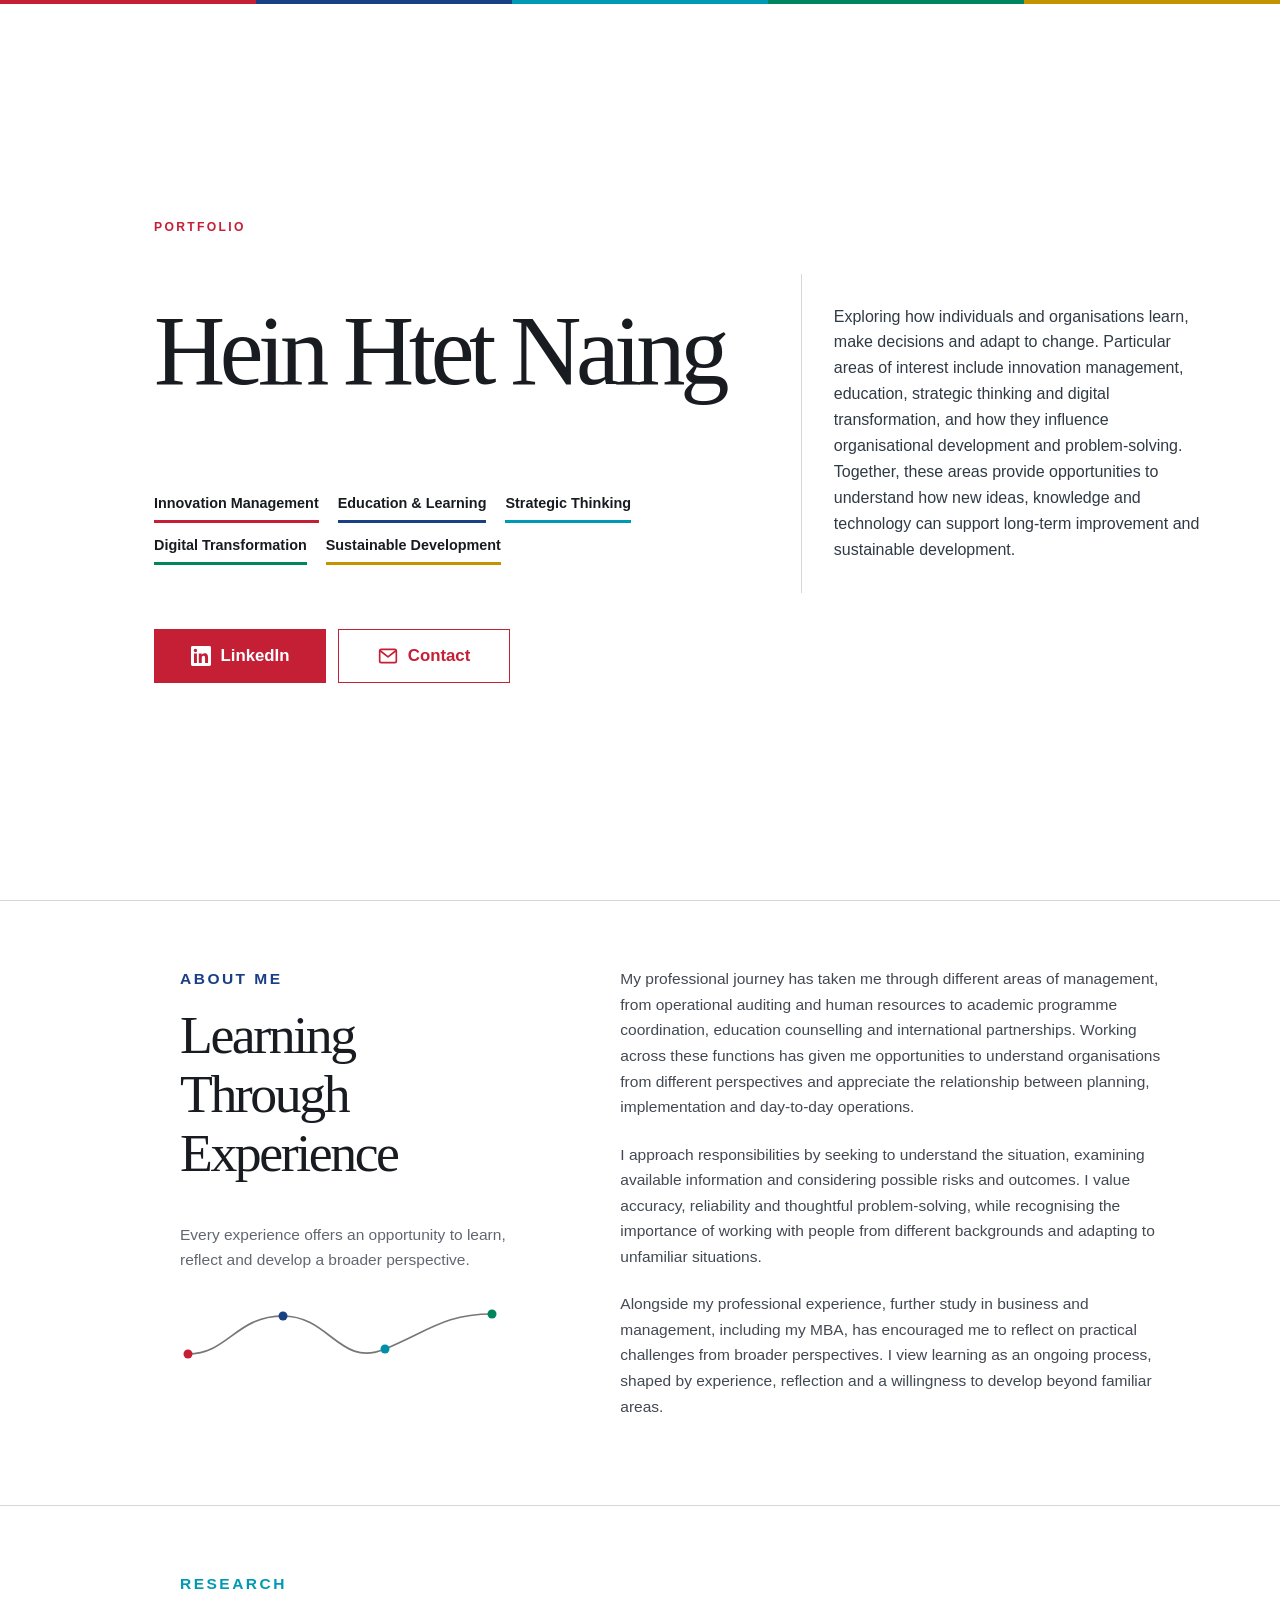
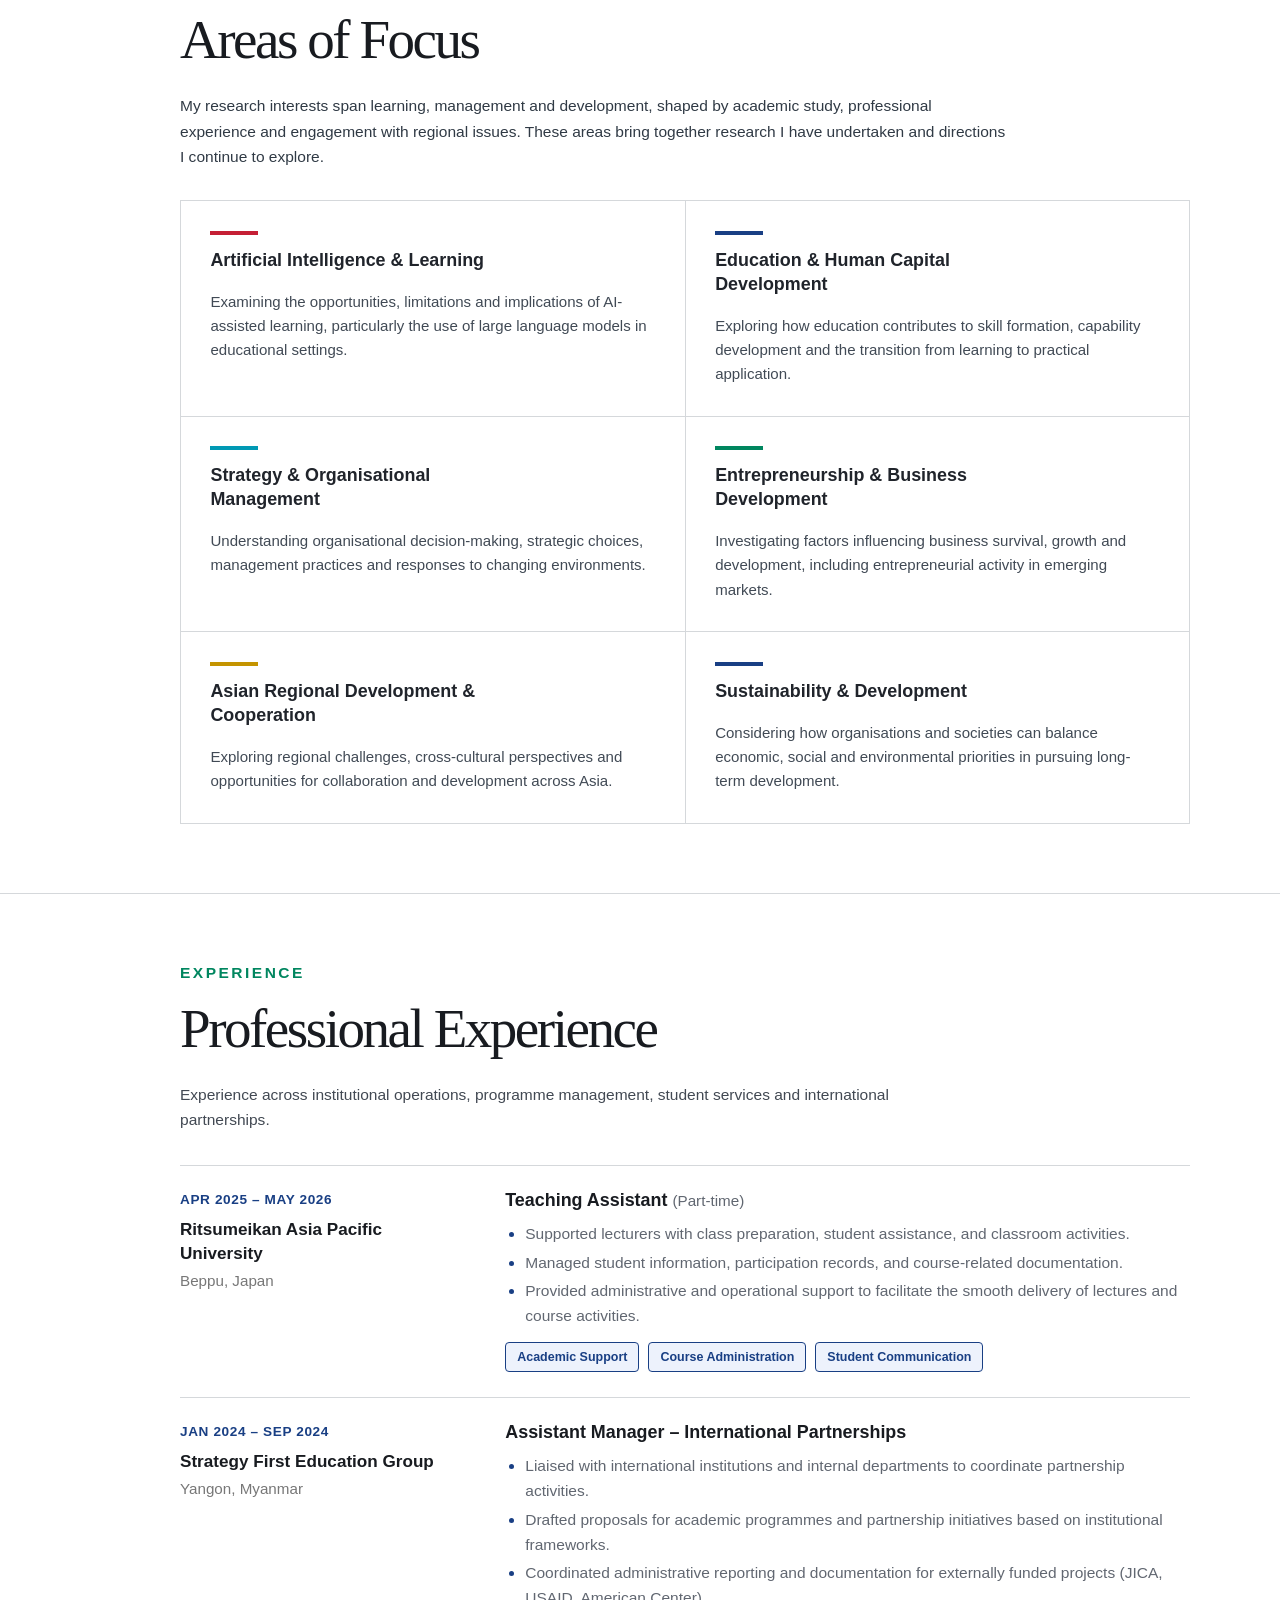
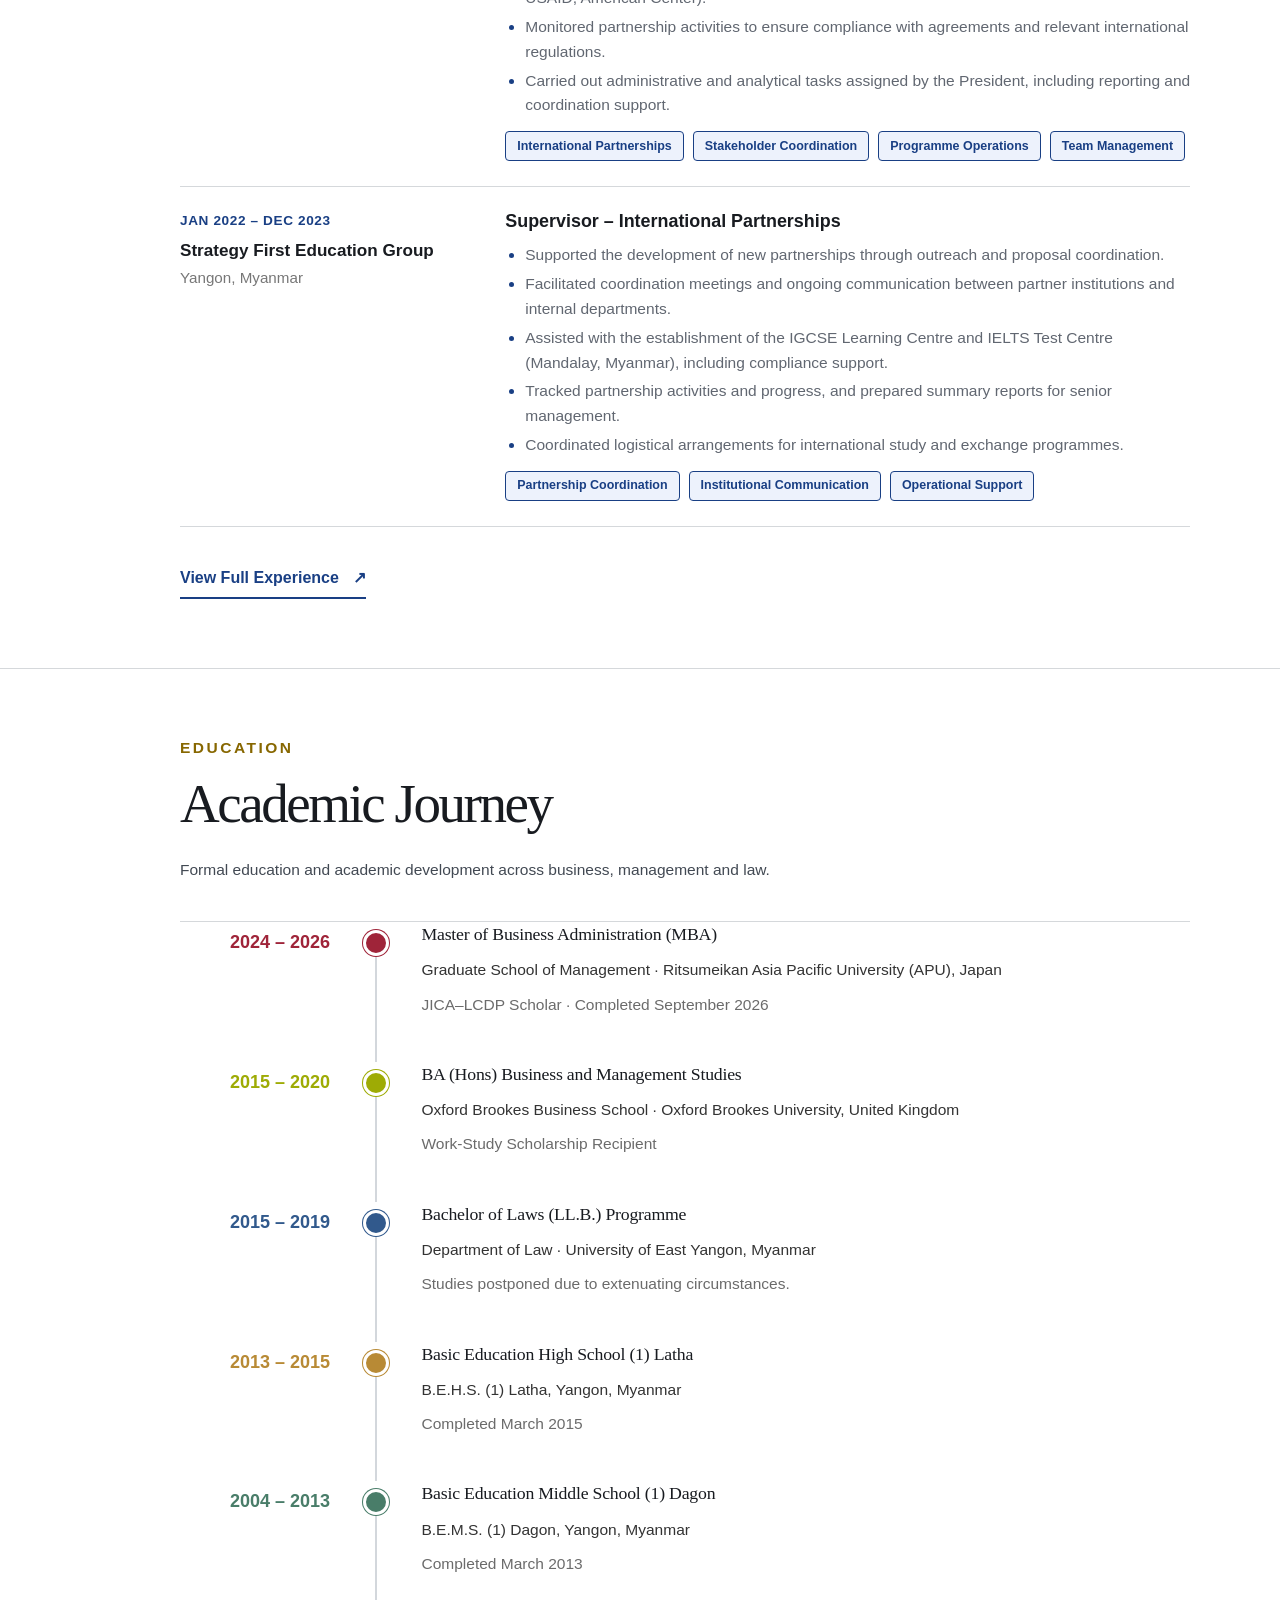
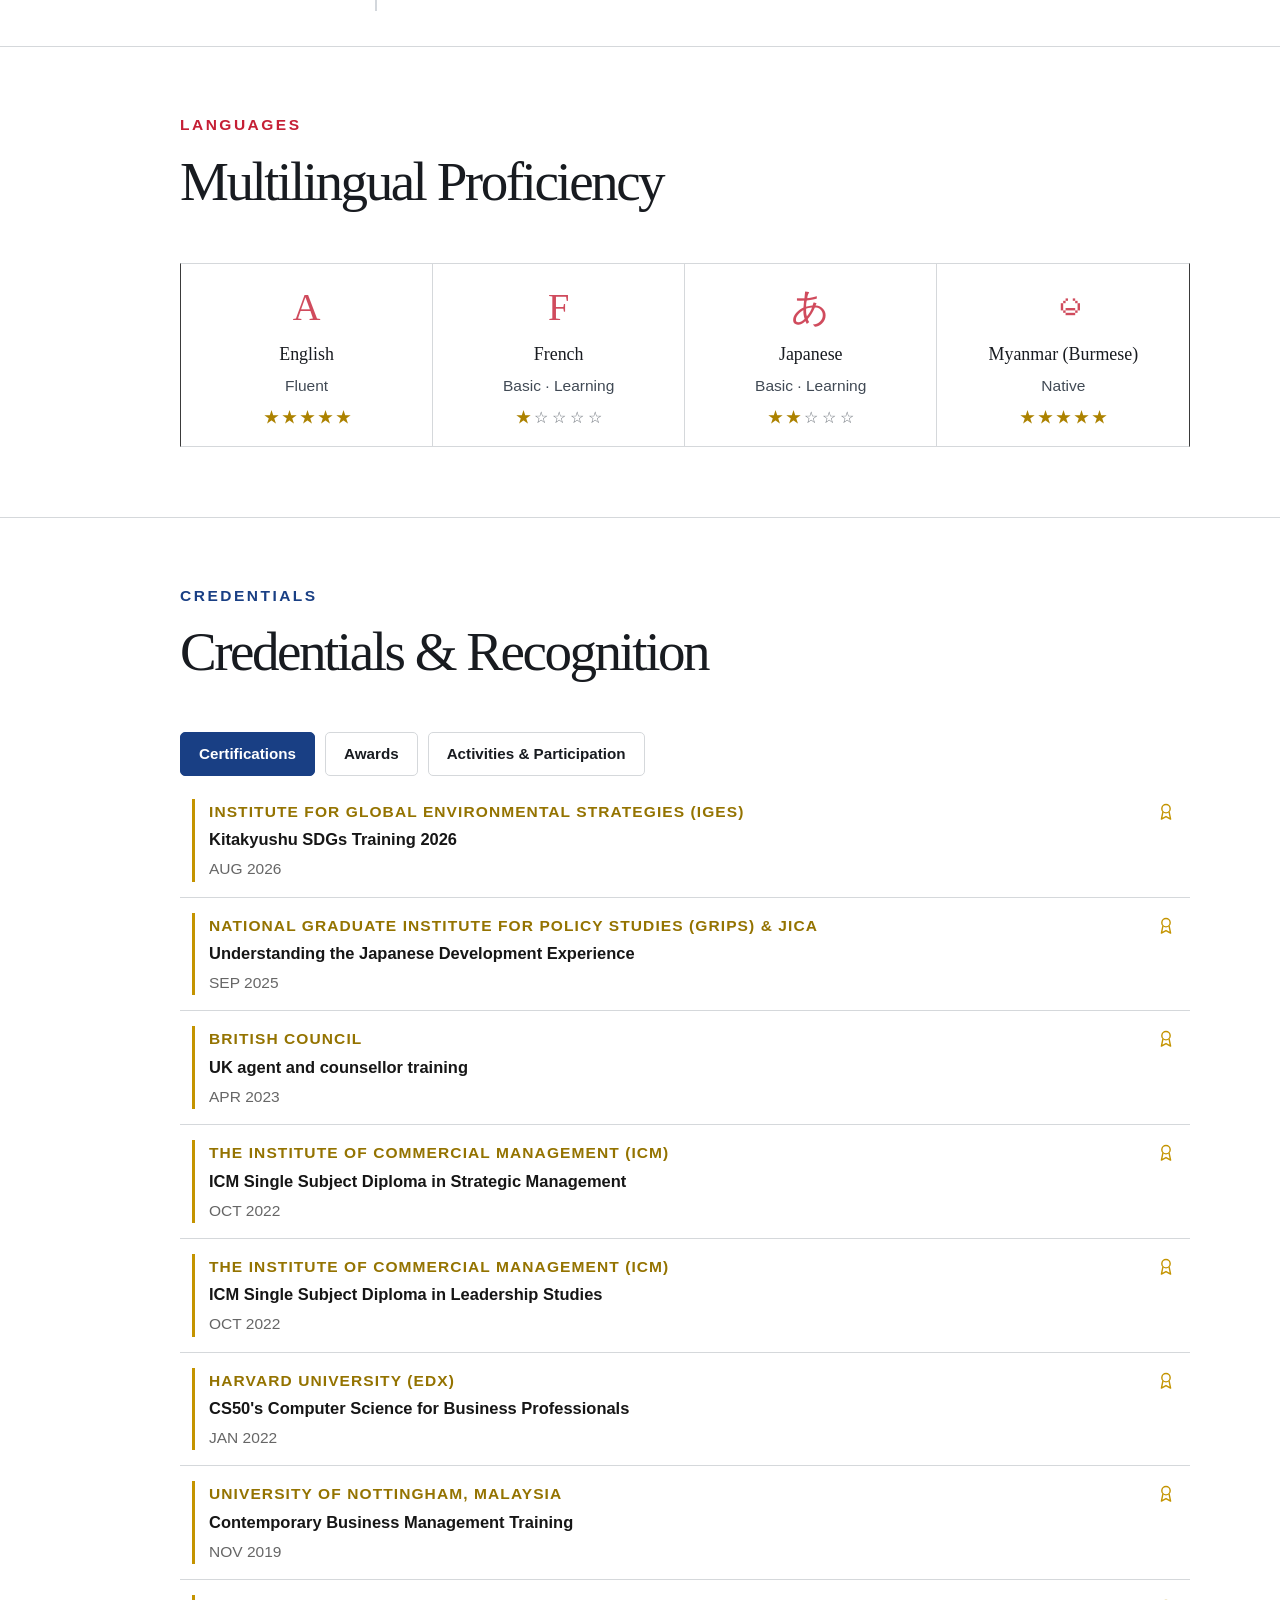
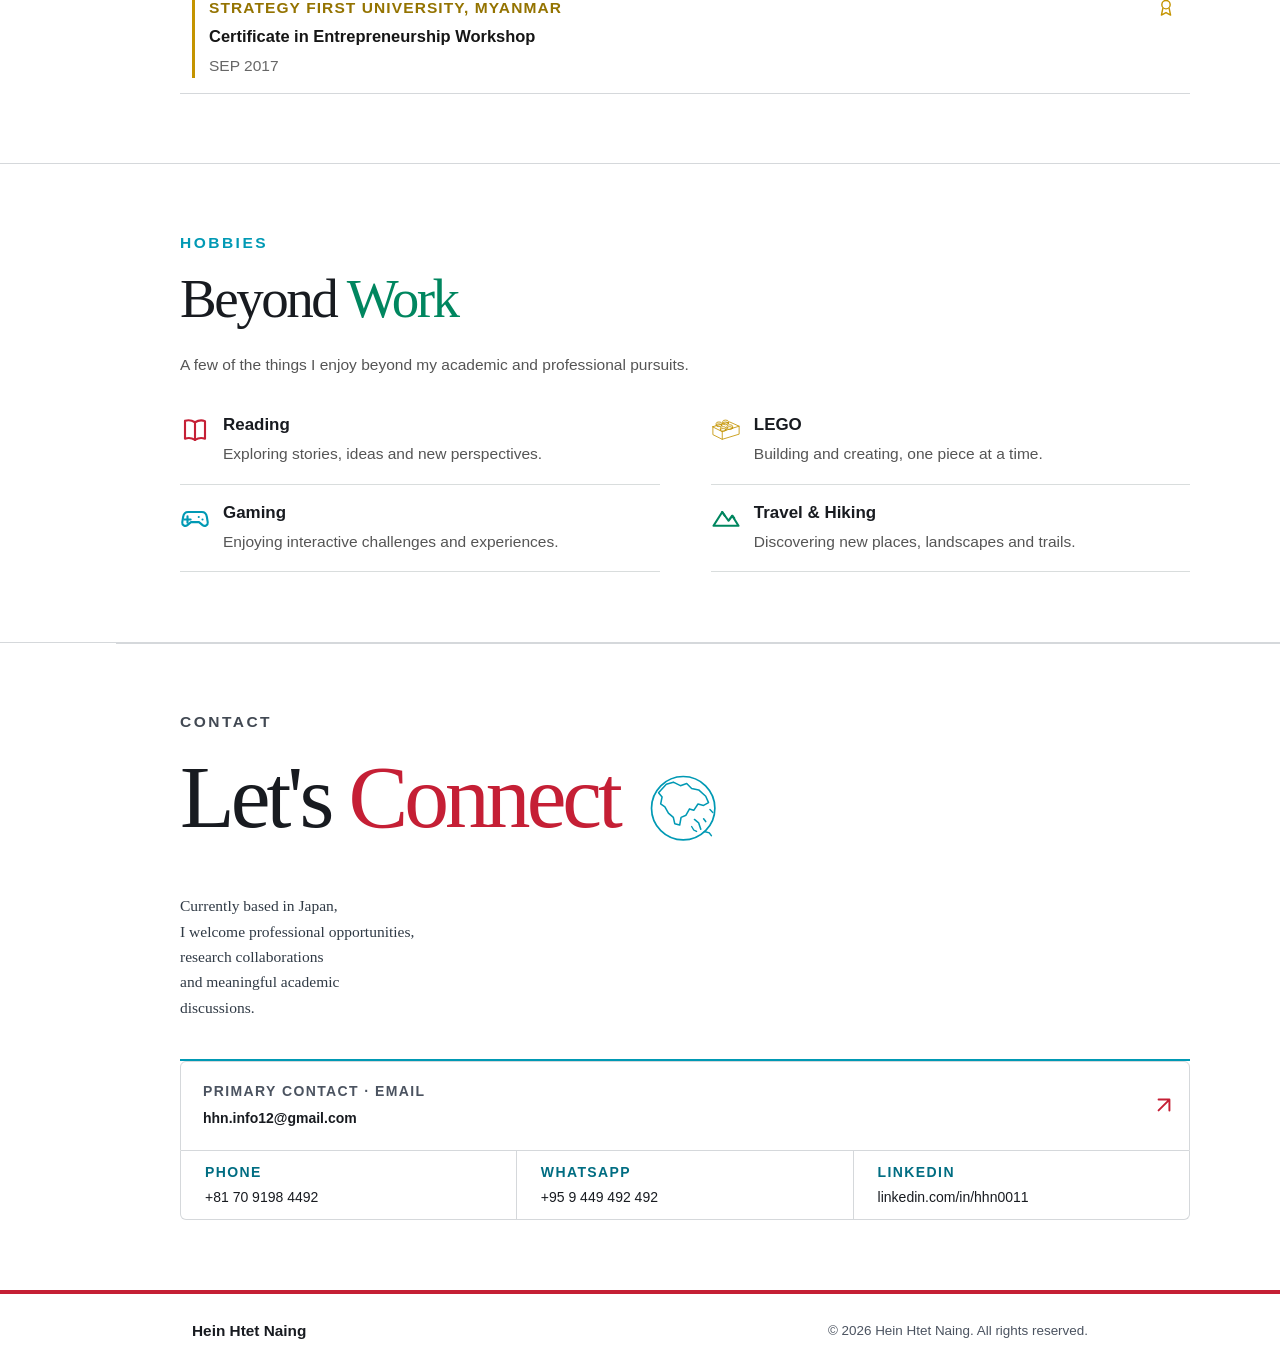
==== commit 0ccb00ee: "Refresh stylesheet version for balanced design refinement" ====
--- a/index.html
+++ b/index.html
@@ -9,7 +9,7 @@
     <link rel="preconnect" href="https://fonts.gstatic.com" crossorigin>
     <link href="https://fonts.googleapis.com/css2?family=Bodoni+Moda:wght@400;500;600&display=swap" rel="stylesheet">
     <link rel="stylesheet" href="css/style.css?v=20261013-mixed1">
-    <link rel="stylesheet" href="css/editorial-v2.css?v=20261016-compact4">
+    <link rel="stylesheet" href="css/editorial-v2.css?v=20261017-balanced5">
     <script src="js/script.js?v=20261013-2" defer></script>
 </head>
 <body>
--- a/css/editorial-v2.css
+++ b/css/editorial-v2.css
@@ -236,12 +236,13 @@
 }
 
 
-/* COMPACT EDITORIAL RHYTHM — October 2026
-   Full-height hero; compact sections; restrained body typography. */
+/* BALANCED EDITORIAL RHYTHM — replaces over-compressed October revision.
+   Intent: white five-colour architecture; readable body; individual section pacing. */
 @media screen{
- body:not(.experience-standalone) .Intro{min-height:100svh}
+ body:not(.experience-standalone) .Intro,
  body:not(.experience-standalone) .Intro-box{min-height:100svh}
- body:not(.experience-standalone) .content-section{padding-top:clamp(43px,4.6vw,68px)!important;padding-bottom:clamp(45px,5vw,72px)!important}
+ body:not(.experience-standalone) .content-section{padding-top:clamp(49px,5.1vw,76px)!important;padding-bottom:clamp(51px,5.5vw,80px)!important}
+ body:not(.experience-standalone) .content-section h2{margin-bottom:clamp(16px,1.75vw,25px)!important}
  body:not(.experience-standalone) .about-label,
  body:not(.experience-standalone) .focus-label,
  body:not(.experience-standalone) .experience-label,
@@ -249,47 +250,46 @@
  body:not(.experience-standalone) .languages-label,
  body:not(.experience-standalone) .credentials-label,
  body:not(.experience-standalone) .hobbies-label,
- body:not(.experience-standalone) .contact-label{margin-bottom:11px!important;font-size:.71rem!important;line-height:1.4}
- body:not(.experience-standalone) .content-section h2{margin-bottom:clamp(13px,1.5vw,22px)!important}
+ body:not(.experience-standalone) .contact-label{margin-bottom:14px!important;font-size:.77rem!important;line-height:1.5}
  body:not(.experience-standalone) .content-section p,
  body:not(.experience-standalone) .experience-responsibilities,
  body:not(.experience-standalone) .education-details p,
- body:not(.experience-standalone) .hobby-card p{font-size:clamp(.875rem,.98vw,.975rem)!important;line-height:1.58!important}
- body:not(.experience-standalone) .about-biography p{font-size:clamp(.9rem,1vw,.98rem)!important;line-height:1.62!important;margin-bottom:13px}
- body:not(.experience-standalone) .Intro-description{font-size:clamp(.94rem,1.1vw,1.04rem)!important;line-height:1.58!important}
+ body:not(.experience-standalone) .hobby-card p{font-size:clamp(.97rem,1.04vw,1rem)!important;line-height:1.64!important}
+ body:not(.experience-standalone) .about-biography p{font-size:clamp(.97rem,1.04vw,1rem)!important;line-height:1.65!important;margin-bottom:16px}
+ body:not(.experience-standalone) .Intro-description{font-size:clamp(1rem,1.14vw,1.075rem)!important;line-height:1.62!important}
  body:not(.experience-standalone) .focus-introduction,
- body:not(.experience-standalone) .languages-introduction{font-size:clamp(.92rem,1vw,1rem)!important;line-height:1.58!important}
- body:not(.experience-standalone) .focus-grid{margin-top:clamp(17px,2vw,30px)!important}
- body:not(.experience-standalone) .focus-item{min-height:0!important;padding:clamp(17px,2vw,27px)!important;gap:9px!important}
- body:not(.experience-standalone) .focus-item h3{font-size:clamp(1.02rem,1.26vw,1.2rem)!important;line-height:1.3!important;margin-bottom:3px}
- body:not(.experience-standalone) .focus-item p{font-size:clamp(.86rem,.96vw,.95rem)!important;line-height:1.55!important}
- body:not(.experience-standalone) .experience-list{margin-top:clamp(16px,2vw,29px)!important}
- body:not(.experience-standalone) .experience-entry{padding:16px 0 19px!important}
- body:not(.experience-standalone) .experience-detail h4{font-size:clamp(1.02rem,1.18vw,1.17rem)!important;line-height:1.35!important;margin-bottom:7px!important}
- body:not(.experience-standalone) .experience-responsibilities{line-height:1.52!important}
- body:not(.experience-standalone) .experience-tag{font-size:.72rem!important}
- body:not(.experience-standalone) .education-entry{row-gap:5px}
- body:not(.experience-standalone) .education-details h3{font-size:clamp(1.05rem,1.27vw,1.22rem)!important;line-height:1.38}
- body:not(.experience-standalone) .language-cell{padding:17px 9px!important}
- body:not(.experience-standalone) .language-cell h3{font-size:1.05rem!important}
- body:not(.experience-standalone) .language-level{font-size:.88rem!important;line-height:1.4!important;margin-top:4px}
- body:not(.experience-standalone) .language-stars{padding-top:9px}
- body:not(.experience-standalone) .credentials-tabs{margin-top:22px!important}
- body:not(.experience-standalone) .credential-item{padding:11px 10px!important}
- body:not(.experience-standalone) .credential-item h3{font-size:.98rem!important;line-height:1.4!important}
+ body:not(.experience-standalone) .languages-introduction{font-size:clamp(.98rem,1.06vw,1.045rem)!important;line-height:1.63!important}
+ body:not(.experience-standalone) .focus-grid{margin-top:clamp(22px,2.4vw,35px)!important}
+ body:not(.experience-standalone) .focus-item{min-height:0!important;padding:clamp(20px,2.3vw,33px)!important;gap:13px!important}
+ body:not(.experience-standalone) .focus-item h3{font-size:clamp(1.12rem,1.37vw,1.32rem)!important;line-height:1.34!important;margin-bottom:5px}
+ body:not(.experience-standalone) .focus-item p{font-size:clamp(.94rem,1.02vw,1rem)!important;line-height:1.61!important}
+ body:not(.experience-standalone) .experience-list{margin-top:clamp(21px,2.5vw,35px)!important}
+ body:not(.experience-standalone) .experience-entry{padding:22px 0 25px!important}
+ body:not(.experience-standalone) .experience-detail h4{font-size:clamp(1.12rem,1.32vw,1.28rem)!important;line-height:1.4!important;margin-bottom:9px!important}
+ body:not(.experience-standalone) .experience-responsibilities{line-height:1.6!important}
+ body:not(.experience-standalone) .experience-tag{font-size:.78rem!important}
+ body:not(.experience-standalone) .education-entry{row-gap:9px}
+ body:not(.experience-standalone) .education-details h3{font-size:clamp(1.11rem,1.35vw,1.3rem)!important;line-height:1.42}
+ body:not(.experience-standalone) .language-cell{padding:20px 10px!important}
+ body:not(.experience-standalone) .language-cell h3{font-size:1.12rem!important}
+ body:not(.experience-standalone) .language-level{font-size:.94rem!important;line-height:1.45!important;margin-top:6px}
+ body:not(.experience-standalone) .language-stars{padding-top:12px}
+ body:not(.experience-standalone) .credentials-tabs{margin-top:27px!important}
+ body:not(.experience-standalone) .credential-item{padding:15px 12px!important}
+ body:not(.experience-standalone) .credential-item h3{font-size:1.03rem!important;line-height:1.45!important}
  body:not(.experience-standalone) .credential-issuer,
- body:not(.experience-standalone) .credential-year{font-size:.73rem!important;line-height:1.45!important}
- body:not(.experience-standalone) .hobbies-grid{margin-top:15px}
- body:not(.experience-standalone) .hobby-card{padding:13px 0!important}
- body:not(.experience-standalone) .contact-intro{font-size:clamp(1.08rem,1.5vw,1.43rem)!important;line-height:1.45!important}
- body:not(.experience-standalone) .contact-details{margin-top:clamp(21px,2.6vw,38px)!important}
- body:not(.experience-standalone) .contact-primary{padding:15px 12px 17px 20px}
+ body:not(.experience-standalone) .credential-year{font-size:.78rem!important;line-height:1.5!important}
+ body:not(.experience-standalone) .hobbies-grid{margin-top:20px}
+ body:not(.experience-standalone) .hobby-card{padding:17px 0!important}
+ body:not(.experience-standalone) .contact-intro{font-size:clamp(1.18rem,1.7vw,1.6rem)!important;line-height:1.48!important}
+ body:not(.experience-standalone) .contact-details{margin-top:clamp(25px,3vw,43px)!important}
+ body:not(.experience-standalone) .contact-primary{padding:18px 12px 20px 22px}
 }
 @media screen and (min-width:769px){
- body:not(.experience-standalone) .Intro-box{grid-template-columns:minmax(0,1.16fr) minmax(310px,.84fr);column-gap:clamp(30px,4vw,65px);padding-top:70px;padding-bottom:70px}
- body:not(.experience-standalone) .Intro h1{font-size:clamp(4.2rem,7.6vw,7.8rem)}
+ body:not(.experience-standalone) .Intro-box{grid-template-columns:minmax(0,1.25fr) minmax(300px,.85fr);column-gap:clamp(32px,4.3vw,72px);padding-top:75px;padding-bottom:75px}
+ body:not(.experience-standalone) .Intro h1{font-size:clamp(4.4rem,7.7vw,8rem)}
 }
 @media screen and (max-width:768px){
- body:not(.experience-standalone) .Intro-box{display:flex;flex-direction:column;justify-content:center;min-height:100svh;padding-block:85px 50px;gap:18px}
- body:not(.experience-standalone) .content-section{padding-block:41px 46px!important}
-}
+ body:not(.experience-standalone) .Intro-box{display:flex;flex-direction:column;justify-content:center;min-height:100svh;padding-block:85px 55px;gap:22px}
+ body:not(.experience-standalone) .content-section{padding-block:45px 52px!important}
+}
